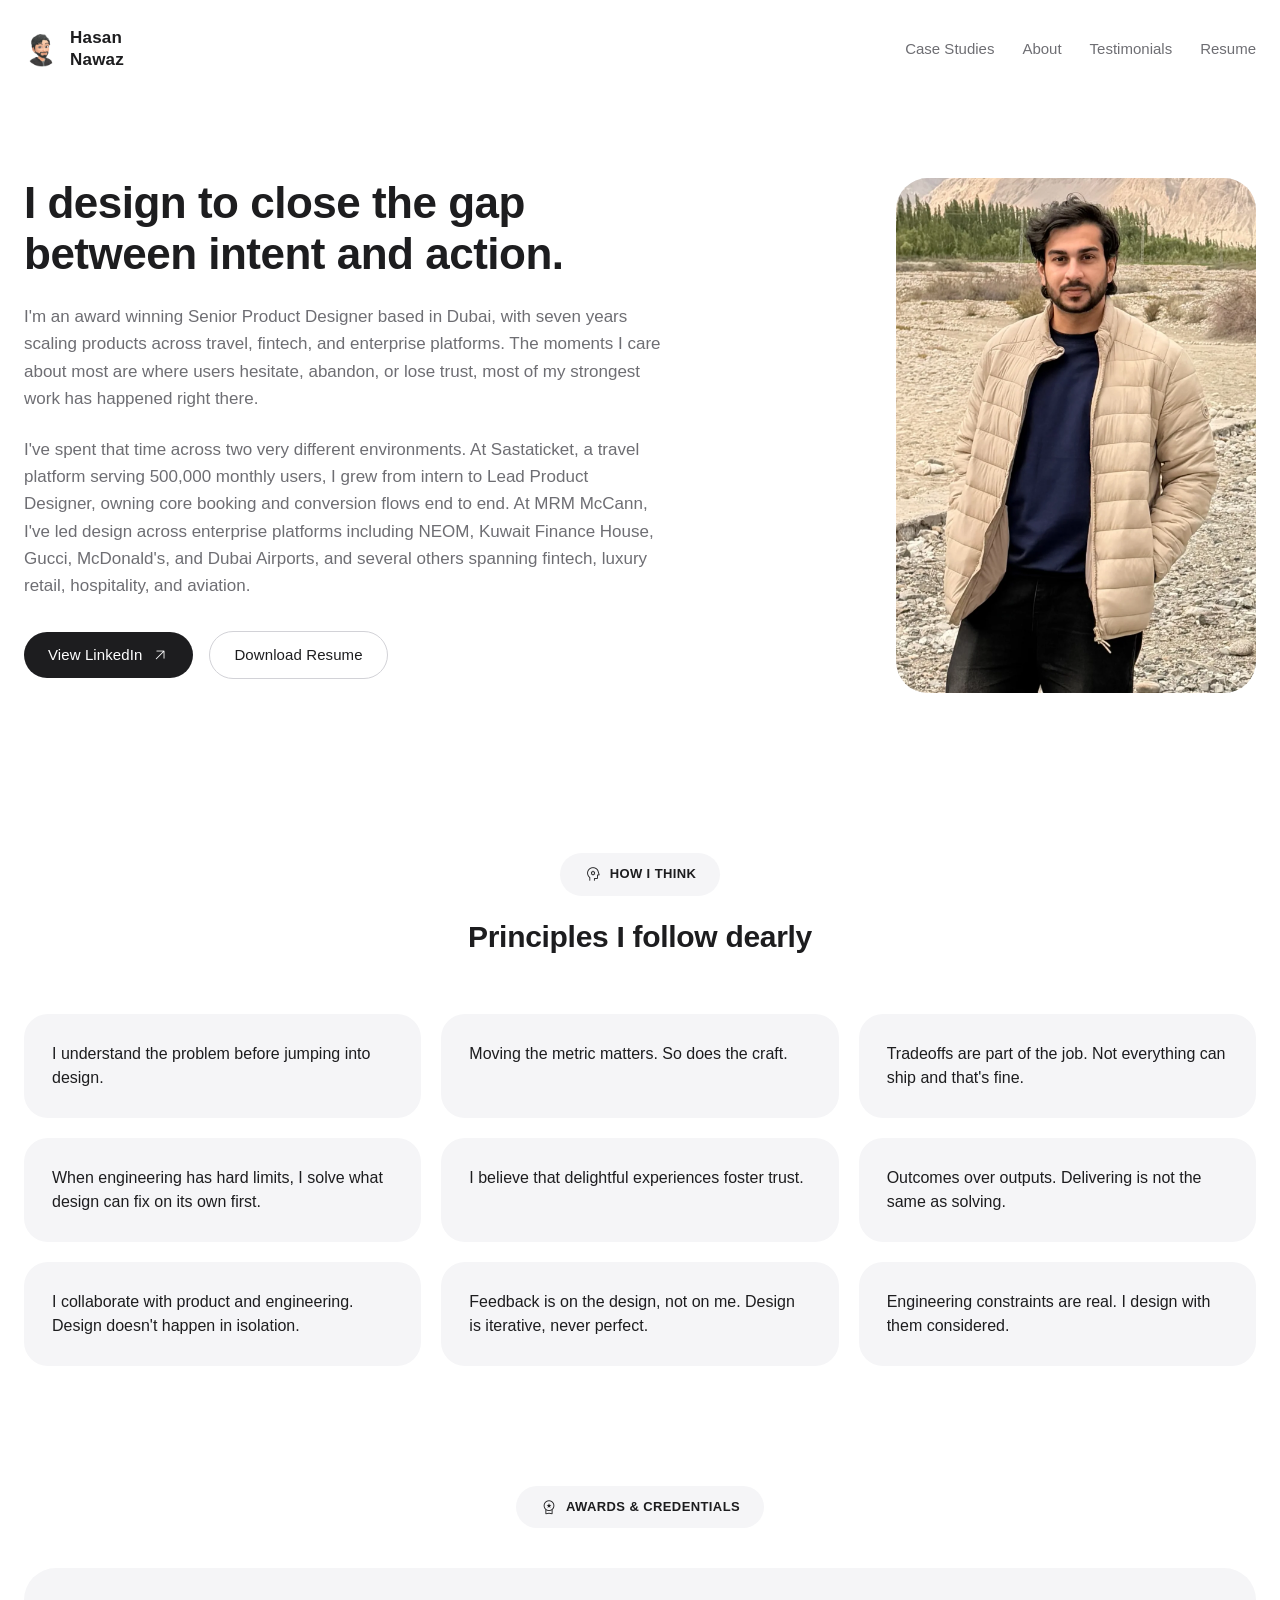
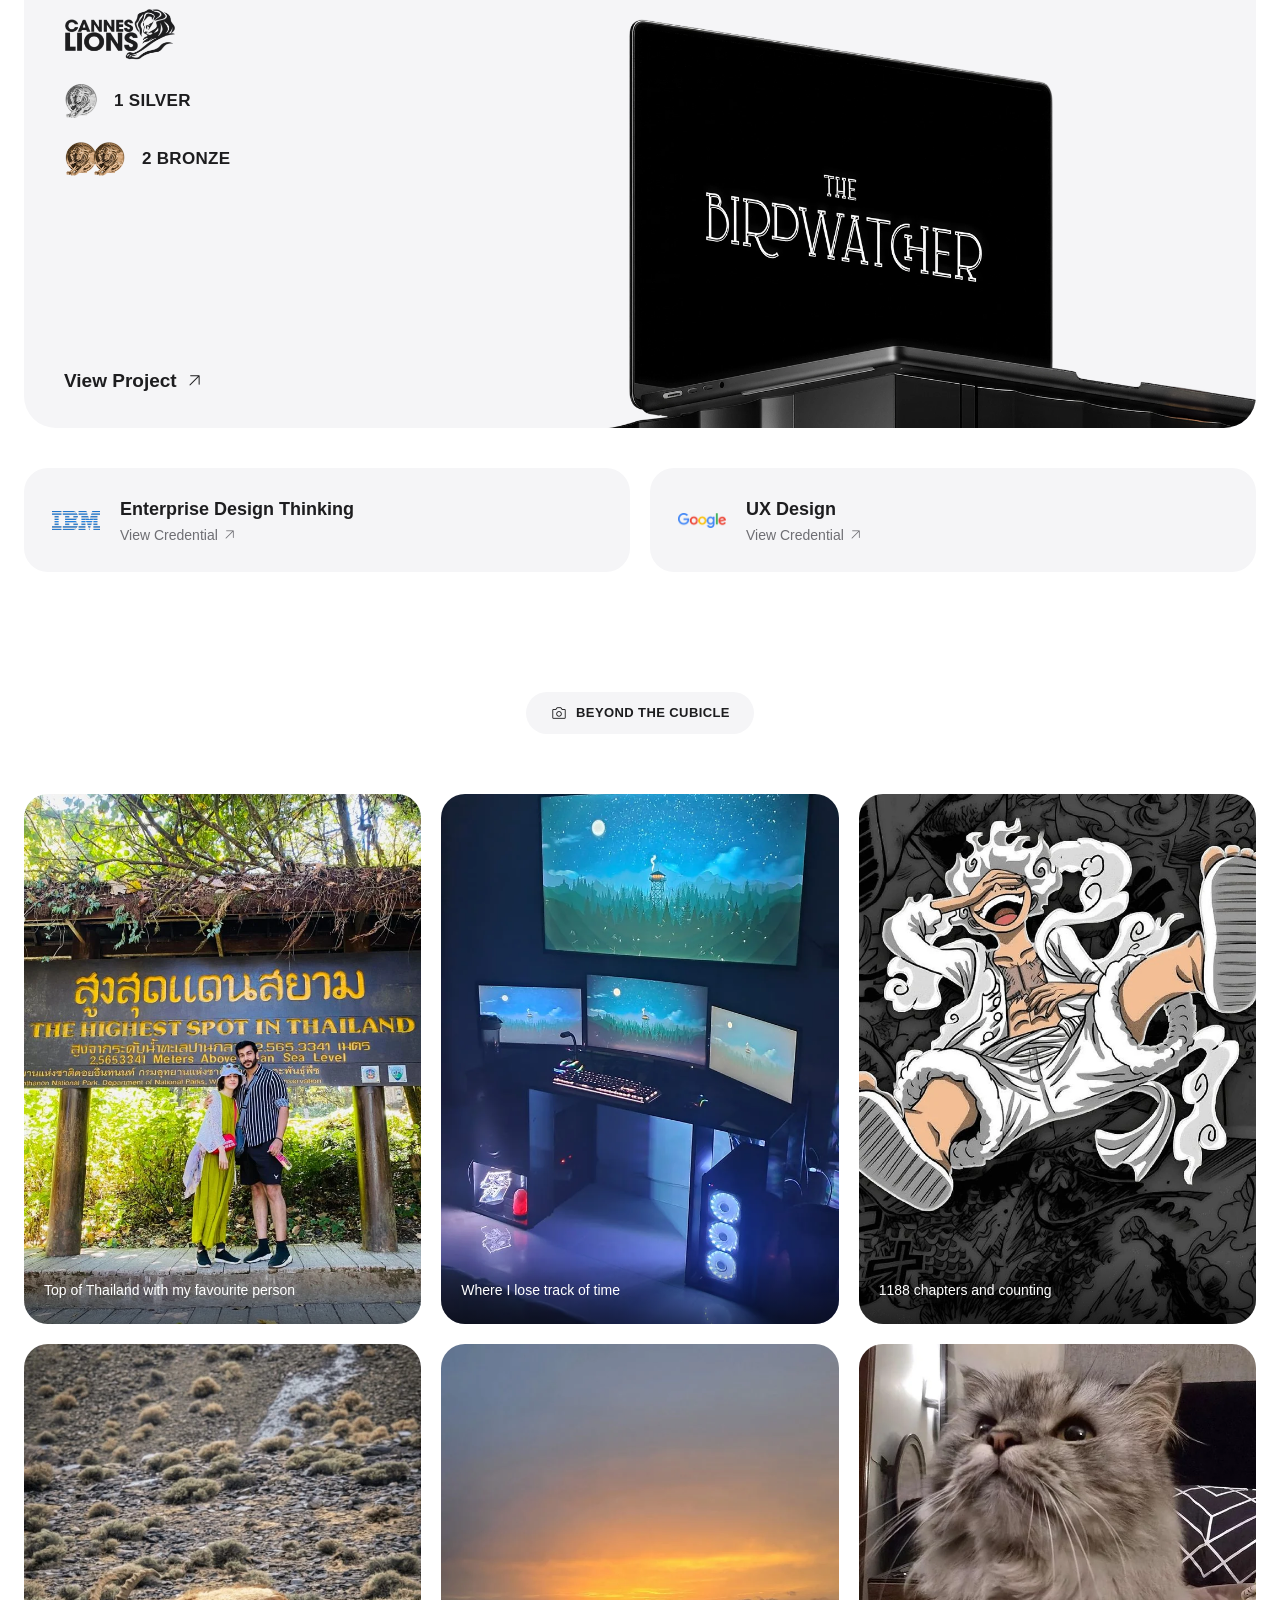
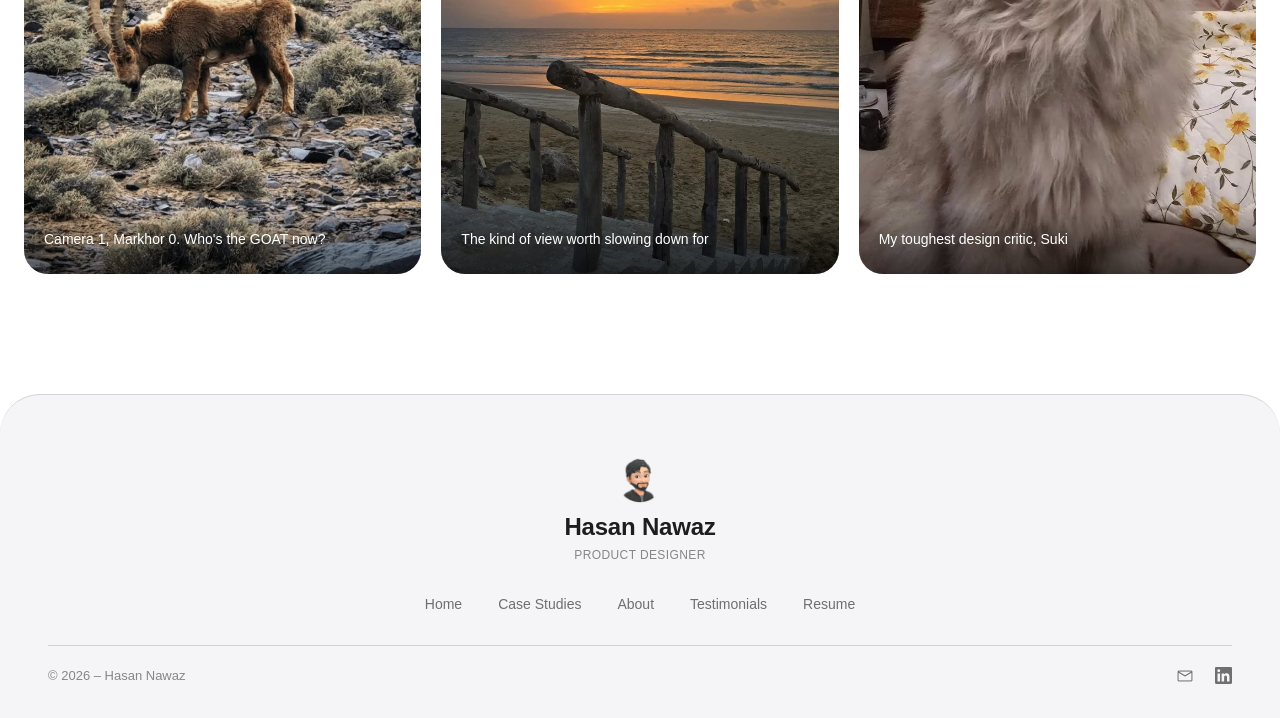
==== about.html @ 3505d690 "Remove hero cursor and idle-peek features, mobile nav cleanup, reorder cases - Remove the custom her" ====
<!DOCTYPE html>
<html lang="en">
<head>
<meta charset="utf-8">
<meta name="viewport" content="width=device-width, initial-scale=1">
<title>About | Hasan Nawaz</title>
<meta name="description" content="Award-winning product designer who has scaled products across travel, fintech, and financial platforms.">
<link rel="canonical" href="https://hasannawaz.com/about.html">
<meta property="og:type" content="website">
<meta property="og:url" content="https://hasannawaz.com/about.html">
<meta property="og:title" content="About | Hasan Nawaz">
<meta property="og:description" content="Award-winning product designer who has scaled products across travel, fintech, and financial platforms.">
<meta property="og:image" content="https://hasannawaz.com/assets/img/about-portrait.webp">
<meta name="twitter:card" content="summary_large_image">
<meta name="twitter:title" content="About | Hasan Nawaz">
<meta name="twitter:description" content="Award-winning product designer who has scaled products across travel, fintech, and financial platforms.">
<meta name="twitter:image" content="https://hasannawaz.com/assets/img/about-portrait.webp">
<link rel="icon" type="image/webp" href="assets/img/favicon.webp">
<link rel="apple-touch-icon" href="assets/img/apple-touch-icon.png">
<link rel="preconnect" href="https://fonts.googleapis.com">
<link rel="preconnect" href="https://fonts.gstatic.com" crossorigin>
<link href="https://fonts.googleapis.com/css2?family=Material+Symbols+Rounded:opsz,wght,FILL,GRAD@20..48,100..700,0..1,-50..200&display=block" rel="stylesheet">
<link rel="stylesheet" href="css/style.css">
</head>
<body>

<!-- ============ NAV ============ -->
<header class="nav" id="nav">
  <div class="nav__inner">
    <a class="logo" href="index.html">
      <img class="logo__avatar" src="assets/img/headshot.webp" alt="Hasan Nawaz">
      <span class="logo__wordmark">Hasan<br>Nawaz</span>
    </a>
    <nav class="nav__links" aria-label="Primary">
      <a href="index.html" class="nav__home-link">Home</a>
      <a href="index.html#casestudies">Case Studies</a>
      <a href="about.html">About</a>
      <a href="index.html#testimonials">Testimonials</a>
      <a href="https://drive.google.com/file/d/1DaOdA3P_wK8-W2BRthta7aoy5WwOSw5g/view?usp=sharing" target="_blank" rel="noopener">Resume</a>
    </nav>
    <button class="nav__burger" id="burger" aria-label="Menu" aria-expanded="false">
      <span></span><span></span>
    </button>
  </div>
</header>

<!-- ============ ABOUT INTRO ============ -->
<section class="about-hero">
  <div class="about-hero__inner">
    <div class="about-hero__text">
      <h1 class="about-hero__title">I design to close the gap between intent and action.</h1>
      <p class="about-hero__bio">I'm an award winning Senior Product Designer based in Dubai, with seven years scaling products across travel, fintech, and enterprise platforms. The moments I care about most are where users hesitate, abandon, or lose trust, most of my strongest work has happened right there.</p>
      <p class="about-hero__achievements">I've spent that time across two very different environments. At Sastaticket, a travel platform serving 500,000 monthly users, I grew from intern to Lead Product Designer, owning core booking and conversion flows end to end. At MRM McCann, I've led design across enterprise platforms including NEOM, Kuwait Finance House, Gucci, McDonald's, and Dubai Airports, and several others spanning fintech, luxury retail, hospitality, and aviation.</p>
      <div class="about-hero__actions">
        <a class="btn btn--primary" href="https://www.linkedin.com/in/hnk001/" target="_blank" rel="noopener">View LinkedIn <span class="ms btn__arrow" aria-hidden="true">arrow_outward</span></a>
        <a class="btn btn--secondary" href="https://drive.google.com/file/d/1DaOdA3P_wK8-W2BRthta7aoy5WwOSw5g/view?usp=sharing" target="_blank" rel="noopener">Download Resume</a>
      </div>
    </div>
    <figure class="about-hero__portrait">
      <img src="assets/img/about-portrait.webp" alt="Hasan Nawaz">
    </figure>
  </div>
</section>

<!-- ============ HOW I THINK ============ -->
<section class="principles">
  <div class="section-head section-head--tight">
    <span class="pill"><span class="ms" aria-hidden="true">psychology</span>How I Think</span>
    <h2 class="section-head__title">Principles I follow dearly</h2>
  </div>
  <div class="principles__grid">
    <div class="principle reveal"><p>I understand the problem before jumping into design.</p></div>
    <div class="principle reveal"><p>Moving the metric matters. So does the craft.</p></div>
    <div class="principle reveal"><p>Tradeoffs are part of the job. Not everything can ship and that's fine.</p></div>
    <div class="principle reveal"><p>When engineering has hard limits, I solve what design can fix on its own first.</p></div>
    <div class="principle reveal"><p>I believe that delightful experiences foster trust.</p></div>
    <div class="principle reveal"><p>Outcomes over outputs. Delivering is not the same as solving.</p></div>
    <div class="principle reveal"><p>I collaborate with product and engineering. Design doesn't happen in isolation.</p></div>
    <div class="principle reveal"><p>Feedback is on the design, not on me. Design is iterative, never perfect.</p></div>
    <div class="principle reveal"><p>Engineering constraints are real. I design with them considered.</p></div>
  </div>
</section>

<!-- ============ AWARDS & CREDENTIALS ============ -->
<section class="awards">
  <div class="section-head section-head--tight">
    <span class="pill"><span class="ms" aria-hidden="true">workspace_premium</span>Awards &amp; Credentials</span>
  </div>

  <a class="awards__project reveal" href="https://thebirdwatcher.ai/" target="_blank" rel="noopener">
    <div class="awards__project-badges">
      <div class="awards__project-head">
        <img class="awards__project-logo" src="assets/img/logo-cannes-lions.webp" alt="Cannes Lions">
        <span class="awards__project-icon" aria-hidden="true"><span class="ms">arrow_outward</span></span>
      </div>
      <div class="awards__medal"><img src="assets/img/medal-silver.webp" alt=""><span>1 Silver</span></div>
      <div class="awards__medal"><img src="assets/img/medal-bronze.webp" alt=""><img src="assets/img/medal-bronze.webp" alt=""><span>2 Bronze</span></div>
    </div>
    <img class="awards__project-media" src="assets/img/about-project-birdwatcher.webp" alt="The Birdwatcher">
    <span class="awards__project-cta">View Project <span class="ms" aria-hidden="true">arrow_outward</span></span>
  </a>

  <div class="awards__credentials">
    <a class="credential reveal" href="https://www.credly.com/badges/4697a7b6-c083-457f-a876-f34a52adcbfd?source=linked_in_profile" target="_blank" rel="noopener">
      <img class="credential__badge" src="assets/img/about-badge-edt.webp" alt="">
      <span class="credential__text">
        <span class="credential__name">Enterprise Design Thinking</span>
        <span class="credential__link">View Credential <span class="ms" aria-hidden="true">arrow_outward</span></span>
      </span>
    </a>
    <a class="credential reveal" href="https://www.coursera.org/account/accomplishments/verify/VJJ5LHZNMWXN?utm_source=link&utm_medium=certificate&utm_content=cert_image&utm_campaign=sharing_cta&utm_product=course" target="_blank" rel="noopener">
      <img class="credential__badge" src="assets/img/about-badge-ux.webp" alt="">
      <span class="credential__text">
        <span class="credential__name">UX Design</span>
        <span class="credential__link">View Credential <span class="ms" aria-hidden="true">arrow_outward</span></span>
      </span>
    </a>
  </div>
</section>

<!-- ============ BEYOND THE CUBICLE ============ -->
<section class="gallery">
  <div class="section-head section-head--tight">
    <span class="pill"><span class="ms" aria-hidden="true">photo_camera</span>Beyond The Cubicle</span>
  </div>
  <div class="gallery__grid">
    <figure class="gallery__item reveal">
      <img src="assets/img/about-gallery-1.webp" alt="">
      <figcaption>Top of Thailand with my favourite person</figcaption>
    </figure>
    <figure class="gallery__item reveal">
      <img src="assets/img/about-gallery-2.webp" alt="">
      <figcaption>Where I lose track of time</figcaption>
    </figure>
    <figure class="gallery__item reveal">
      <img src="assets/img/about-gallery-3.webp" alt="">
      <figcaption>1188 chapters and counting</figcaption>
    </figure>
    <figure class="gallery__item reveal">
      <img src="assets/img/about-gallery-4.webp" alt="">
      <figcaption>Camera 1, Markhor 0. Who's the GOAT now?</figcaption>
    </figure>
    <figure class="gallery__item reveal">
      <img src="assets/img/about-gallery-5.webp" alt="">
      <figcaption>The kind of view worth slowing down for</figcaption>
    </figure>
    <figure class="gallery__item reveal">
      <img src="assets/img/about-gallery-6.webp" alt="">
      <figcaption>My toughest design critic, Suki</figcaption>
    </figure>
  </div>
</section>


<!-- ============ FOOTER ============ -->
<footer class="footer">
  <div class="footer__top">
    <img class="logo__avatar footer__avatar" src="assets/img/headshot.webp" alt="Hasan Nawaz">
    <p class="footer__name">Hasan Nawaz</p>
    <p class="footer__role">Product Designer</p>
    <nav class="footer__links" aria-label="Footer">
      <a href="index.html">Home</a>
      <a href="index.html#casestudies">Case Studies</a>
      <a href="about.html">About</a>
      <a href="index.html#testimonials">Testimonials</a>
      <a href="https://drive.google.com/file/d/1DaOdA3P_wK8-W2BRthta7aoy5WwOSw5g/view?usp=sharing" target="_blank" rel="noopener">Resume</a>
    </nav>
  </div>
  <div class="footer__rule"></div>
  <div class="footer__bottom">
    <p class="footer__copy">© 2026 – Hasan Nawaz</p>
    <div class="footer__social">
      <a href="mailto:hello@hasannawaz.com" class="js-copy-email" data-email="hello@hasannawaz.com" aria-label="Copy email address"><span class="ms" aria-hidden="true">mail</span></a>
      <a href="https://www.linkedin.com/in/hnk001/" target="_blank" rel="noopener" aria-label="LinkedIn">
        <span class="ico-li" aria-hidden="true"><svg viewBox="0 0 24 24" fill="currentColor"><path d="M20.45 20.45h-3.55v-5.57c0-1.33-.02-3.04-1.85-3.04-1.85 0-2.14 1.45-2.14 2.94v5.67H9.35V9h3.41v1.56h.05c.47-.9 1.63-1.85 3.37-1.85 3.6 0 4.27 2.37 4.27 5.46v6.28zM5.34 7.43a2.06 2.06 0 1 1 0-4.13 2.06 2.06 0 0 1 0 4.13zM7.12 20.45H3.55V9h3.57v11.45zM22.22 0H1.77C.79 0 0 .77 0 1.72v20.56C0 23.23.79 24 1.77 24h20.45c.98 0 1.78-.77 1.78-1.72V1.72C24 .77 23.2 0 22.22 0z"/></svg></span>
      </a>
    </div>
  </div>
</footer>

<script src="js/main.js"></script>
</body>
</html>
---- css/style.css ----
/* ============================================================
   Hasan Nawaz — portfolio homepage
   Layout mirrored from nicolearoberts.com — Apple-esque light theme:
   the system font stack (real SF Pro on Apple hardware, no licensing
   needed — it's the OS's own font) and Apple's actual light-mode
   palette (near-black ink, #f5f5f7 grey, #d2d2d7 hairlines).
   ============================================================ */

/* Premium cross-page transition (this shared stylesheet means it covers
   every page that links it, present and future). Browsers without MPA
   View Transitions support (anything pre Chrome 126 / Safari 18) just
   navigate instantly as before — this is additive, not a dependency. */
@view-transition{
  navigation: auto;
}

/* The default browser cross-page transition is a flat opacity fade.
   Apple's own site transitions carry a touch of depth — the outgoing
   view settles back and fades, the incoming view eases in from a hair
   larger and softly focuses into place. Both run on the same eased
   curve so the handoff reads as one continuous motion, not two. */
::view-transition-old(root){
  animation: cs-page-out .5s cubic-bezier(.4,0,.2,1) both;
}
::view-transition-new(root){
  animation: cs-page-in .5s cubic-bezier(.4,0,.2,1) both;
}
@keyframes cs-page-out{
  to{ opacity:0; transform:scale(.985); }
}
@keyframes cs-page-in{
  from{ opacity:0; transform:scale(1.015); }
}
@media (prefers-reduced-motion:reduce){
  ::view-transition-old(root),
  ::view-transition-new(root){
    animation:none;
  }
}

:root{
  color-scheme: light;

  /* colour tokens — Apple's own light-mode values. */
  --bg:             #ffffff;
  --surface:        #f5f5f7;
  --surface-2:      #fbfbfd;
  --grey-chip:      #f5f5f7;
  --line:           #d2d2d7;
  --ink:            #1d1d1f;
  --ink-2:          #1d1d1f;
  --body:           #6e6e73;
  --muted:          #86868b;
  --white:          #ffffff;

  /* type — the system stack resolves to real SF Pro on Mac/iOS/iPadOS
     (free: it's the OS's own font, not a redistributed file), and to
     Segoe UI / Roboto elsewhere. Same family for display and body,
     exactly like Apple's own marketing pages — the two roles are told
     apart by weight and size, not by swapping typefaces. */
  --display: -apple-system, BlinkMacSystemFont, "SF Pro Display", "SF Pro Text", "Segoe UI", Roboto, Helvetica, Arial, sans-serif;
  --ui:      -apple-system, BlinkMacSystemFont, "SF Pro Text", "Segoe UI", Roboto, Helvetica, Arial, sans-serif;

  /* metrics */
  --shell:   1320px;
  --gutter:  24px;
  --nav-h:   98px;

  /* spring(duration 1s, bounce .2) sampled at 24 steps — the reference's
     hero crossfade easing, reproduced exactly */
  --spring-fade: linear(0, 0.0575, 0.1875, 0.3438, 0.4982, 0.6354, 0.7488,
    0.8372, 0.9028, 0.949, 0.9796, 0.9986, 1.0091, 1.014, 1.0152, 1.0142,
    1.0122, 1.0099, 1.0075, 1.0055, 1.0038, 1.0024, 1.0014, 1.0008, 1.0003);
}

*,*::before,*::after{ box-sizing:border-box; }

html{ -webkit-text-size-adjust:100%; scroll-behavior:smooth; }

body{
  margin:0;
  background:var(--bg);
  color:var(--ink);
  font-family:var(--ui);
  font-weight:400;
  -webkit-font-smoothing:antialiased;
  -moz-osx-font-smoothing:grayscale;
  overflow-x:hidden;
}

h1,h2,h3,h4,h5,p,figure,blockquote{ margin:0; }
a{ color:inherit; text-decoration:none; }
img,video{ display:block; max-width:100%; }
button{ font:inherit; }

/* Thin, unfilled, slightly negative grade — closer to SF Symbols'
   regular-weight line style than Material's default. */
.ms{
  font-family:"Material Symbols Rounded";
  font-weight:300;
  font-style:normal;
  line-height:1;
  letter-spacing:normal;
  text-transform:none;
  white-space:nowrap;
  word-wrap:normal;
  direction:ltr;
  font-variation-settings:"FILL" 0,"wght" 300,"GRAD" -25,"opsz" 20;
  -webkit-font-feature-settings:"liga";
  -webkit-font-smoothing:antialiased;
}

.ico-li{ display:inline-flex; width:1em; height:1em; }

/* mobile-only line break, e.g. the testimonials heading — hidden by
   default, switched on inside the 860px breakpoint below. */
.testi-br{ display:none; }
.ico-li svg{ width:100%; height:100%; }

/* ============================================================
   NAV
   ============================================================ */
.nav{
  position:static;
}

.nav__inner{
  min-height:var(--nav-h);
  padding:var(--gutter);
  display:flex; align-items:center; justify-content:space-between;
  gap:24px;
  position:relative; z-index:1;
  background:var(--bg);
}

.logo{ display:flex; align-items:center; gap:10px; }
.logo__avatar{
  width:36px; height:36px;
  /* the source PNG's own baked-in rounding is barely visible at this
     size, so a matching radius is added here to echo the rounded-corner
     language used everywhere else on the page (cards, pills, buttons). */
  border-radius:10px;
  object-fit:cover;
  flex:none;
}
.logo__wordmark{
  font-family:var(--display);
  font-size:17px; font-weight:600; line-height:1.3;
  letter-spacing:.2px;
  color:var(--ink);
}

.nav__links{ display:flex; align-items:center; gap:28px; }
/* "Home" only makes sense as a menu item on mobile, where the nav
   logo is gone (see .logo below) — on desktop the logo itself already
   links home, so a duplicate text link would be redundant. */
.nav__home-link{ display:none; }
.nav__links a{
  font-family:var(--ui);
  font-size:15px; font-weight:400; line-height:1.2;
  color:var(--body);
  transition:color .2s ease;
}
.nav__links a:hover{ color:var(--ink); }

.nav__burger{
  display:none;
  width:44px; height:44px; border:0; background:transparent;
  padding:0; cursor:pointer;
  flex-direction:column; align-items:center; justify-content:center; gap:6px;
}
.nav__burger span{ display:block; width:22px; height:1.5px; background:var(--ink); transition:transform .25s ease,opacity .25s ease; }
.nav__burger[aria-expanded="true"] span:nth-child(1){ transform:translateY(3.75px) rotate(45deg); }
.nav__burger[aria-expanded="true"] span:nth-child(2){ transform:translateY(-3.75px) rotate(-45deg); }

/* ============================================================
   HERO
   ============================================================ */
.hero{
  /* nav is in normal flow now (not fixed), so it already occupies
     --nav-h of the viewport above the hero — subtract that here so
     hero + nav together still fill exactly one screen, not more. */
  min-height:calc(100vh - var(--nav-h));   /* fallback for browsers without dvh support */
  min-height:calc(100dvh - var(--nav-h));  /* the *actual* visible viewport — 100vh on mobile
    is measured against the largest possible viewport (browser chrome
    collapsed), so the hero would render taller than what's on screen
    and force a tiny extra scroll. dvh tracks the real, current one. */
  display:flex; flex-direction:column;
  background:linear-gradient(180deg,var(--bg) 0%,var(--surface) 100%);
}

.hero__stage{
  flex:1;
  display:flex; flex-direction:column; align-items:center; justify-content:center;
  gap:16px;
  padding:40px var(--gutter);
  text-align:center;
}

.hero__eyebrow{
  display:inline-flex; align-items:center; gap:8px;
  font-family:var(--ui);
  font-size:19px; font-weight:400; line-height:1.2;
  color:var(--body);
}

.hero__title{
  position:relative;
  display:grid;
  width:min(100%,980px);
  font-family:var(--display);
  font-size:56px; font-weight:600; line-height:1.1;
  letter-spacing:-.5px;
  color:var(--ink);
}
/* Vertical ticker crossfade: each line enters by drifting up into place
   from just below its resting spot, and exits by continuing to drift up
   and out while fading — a scrolling motion, not a flat crossfade. Both
   axes ease on the same spring (duration .9s, bounce .2 → damping ratio
   .8, ω₀ ≈ 9 rad/s) sampled into a linear() easing. */
.hero__line{
  grid-area:1/1;
  opacity:0;
  transform:translateY(18px);
  will-change:opacity, transform;
  transition:opacity .45s var(--spring-fade), transform .45s var(--spring-fade);
  pointer-events:none;
}
.hero__line.is-active{ opacity:1; transform:translateY(0); }
.hero__line.is-leaving{ opacity:0; transform:translateY(-18px); }

/* Apple-style subtle appear on page load: eyebrow, headline and contact
   strip rise and fade in with a short stagger between them. */
.hero__eyebrow,
.hero__title,
.hero__contact{
  opacity:0;
  transform:translateY(16px);
  transition:opacity .9s cubic-bezier(.22,1,.36,1), transform .9s cubic-bezier(.22,1,.36,1);
}
.hero__eyebrow{ transition-delay:.05s; }
.hero__title{ transition-delay:.16s; }
.hero__contact{ transition-delay:.4s; }
.hero.is-loaded .hero__eyebrow,
.hero.is-loaded .hero__title,
.hero.is-loaded .hero__contact{ opacity:1; transform:none; }

/* hero contact strip */
.hero__contact{
  padding:var(--gutter);
  display:flex; flex-direction:column; gap:8px;
}
.hero__contact-label{
  font-family:var(--ui);
  font-size:13px; font-weight:400; line-height:1.2;
  letter-spacing:.4px; text-transform:uppercase;
  color:var(--muted);
}
.hero__contact-row{
  display:flex; align-items:center; justify-content:space-between; gap:24px;
  flex-wrap:wrap;
}
.hero__contact-left{ display:flex; align-items:center; gap:28px; flex-wrap:wrap; }
.hero__contact-left a,
.hero__contact-right{
  display:inline-flex; align-items:center; gap:8px;
  font-family:var(--ui);
  font-size:14px; font-weight:400; line-height:1.2;
  color:var(--ink);
}
.hero__contact-left a{ transition:color .2s ease; }
.hero__contact-left a:hover{ color:var(--body); }
.hero__contact .ms{ font-size:18px; color:var(--body); }
.hero__contact .ico-li{ font-size:15px; color:var(--body); }

/* ============================================================
   SECTION HEAD  (pill + h2)
   ============================================================ */
.section-head{
  padding:120px var(--gutter) 20px;
  display:flex; flex-direction:column; align-items:center; gap:24px;
  text-align:center;
}
.section-head--tight{ padding:0; }

.pill{
  display:inline-flex; align-items:center; gap:8px;
  padding:12px 24px;
  border-radius:32px;
  background:var(--grey-chip);
  font-family:var(--ui);
  font-size:13px; font-weight:600; line-height:1.4;
  letter-spacing:.4px; text-transform:uppercase;
  color:var(--ink);
}
.pill .ms{ font-size:18px; color:var(--ink); }
/* small illustrated icon replacing the plain Material Symbol glyph in
   some pills — assets are exported at 3x (96px) for retina sharpness
   at this rendered size. */
.pill__icon{ width:28px; height:28px; object-fit:contain; flex:none; }

.section-head__title{
  max-width:864px;
  font-family:var(--display);
  font-size:38px; font-weight:600; line-height:1.15;
  letter-spacing:-.3px;
  color:var(--ink);
}

/* ============================================================
   CASE STUDY CARDS
   ============================================================ */
.cases{
  width:100%; max-width:var(--shell); margin:0 auto;
  padding:40px var(--gutter) 0;
  display:flex; flex-direction:column; gap:60px;
}

.case{
  display:flex; flex-direction:row; align-items:center; gap:72px;
  padding:48px;
  border-radius:40px;
  background:var(--surface);
}
.case--flip{ flex-direction:row-reverse; }

.case__body{
  flex:none; width:420px;
  display:flex; flex-direction:column; align-items:flex-start; gap:60px;
}
.case__content{
  width:100%;
  display:flex; flex-direction:column; align-items:flex-start; gap:4px;
}

.case__brand{
  font-family:var(--ui);
  font-size:13px; font-weight:600; line-height:1.2;
  letter-spacing:.6px; text-transform:uppercase;
  color:var(--body);
}

.case__headline{ display:flex; flex-direction:column; gap:8px; width:100%; }
.case__title{
  font-family:var(--display);
  /* sized so every card title — long or short — wraps to exactly two
     lines, keeping the cards visually even instead of some running to
     three lines. Re-check this value if the case-study copy changes. */
  font-size:31px; font-weight:600; line-height:1.15;
  letter-spacing:-.3px;
  color:var(--ink);
}
.case__desc{
  font-family:var(--ui);
  font-size:16px; font-weight:400; line-height:1.55;
  color:var(--body);
}

.case__tags{
  display:flex; flex-direction:row; flex-wrap:wrap; align-items:center; gap:12px;
  padding:16px 0 24px;
}
.tag{
  display:inline-flex; align-items:center; justify-content:center;
  padding:8px 12px;
  border-radius:100px;
  background:var(--white);
  font-family:var(--ui);
  font-size:12px; font-weight:500; line-height:1.2;
  letter-spacing:.2px;
  color:var(--body);
}
.tag.is-placeholder{ opacity:.55; }

.case__stats{
  display:flex; flex-direction:row; align-items:center; gap:32px;
  padding:24px 0 0;
  border-top:1px solid var(--line);
  width:100%;
}
.stat{ display:flex; flex-direction:column; align-items:flex-start; gap:4px; }
.stat__num{
  font-family:var(--display);
  font-size:28px; font-weight:700; line-height:1.2;
  letter-spacing:-.3px;
  color:var(--ink-2);
}
.stat__label{
  font-family:var(--ui);
  font-size:13px; font-weight:400; line-height:1.2;
  letter-spacing:.2px;
  color:var(--muted);
}

.case__actions{ display:flex; flex-direction:row; align-items:center; gap:16px; flex-wrap:wrap; }

.btn{
  display:inline-flex; align-items:center; justify-content:center; gap:10px;
  padding:14px 24px;
  border-radius:365px;
  font-family:var(--ui);
  font-size:15px; font-weight:500; line-height:1.2;
  letter-spacing:.1px;
  white-space:nowrap;
  transition:background-color .2s ease,color .2s ease,border-color .2s ease;
}
.btn--primary{ background:var(--ink); color:var(--white); }
.btn--primary:hover{ background:#3a3a3c; }
.btn--secondary{ background:transparent; color:var(--ink); border:1px solid var(--line); }
.btn--secondary:hover{ background:var(--ink); color:var(--white); border-color:var(--ink); }
.btn__arrow{ font-size:17px; }

.case__media{
  flex:1 1 auto;
  min-width:0;
  height:540px;
  display:flex; align-items:center; justify-content:center;
  margin:0;
}
.case__media img{
  width:100%; height:100%;
  object-fit:contain;
  border-radius:12px;
}
.case__media--portrait img{ width:auto; max-width:100%; }

/* ============================================================
   WRITING
   ============================================================ */
.writing{
  width:100%; max-width:var(--shell); margin:0 auto;
  padding:120px var(--gutter) 120px;
  display:flex; flex-direction:column; align-items:center; gap:60px;
}
.writing__grid{
  width:100%;
  display:grid; grid-template-columns:repeat(3,1fr); gap:24px;
}
.post{
  display:flex; flex-direction:column; justify-content:space-between; gap:24px;
  padding:32px;
  border-radius:32px;
  background:var(--surface);
  transition:background-color .2s ease;
}
.post:hover{ background:#ececee; }
.post__text{ display:flex; flex-direction:column; gap:8px; }
.post__title{
  font-family:var(--display);
  font-size:22px; font-weight:600; line-height:1.25;
  letter-spacing:-.2px;
  color:var(--ink);
}
.post__desc{
  font-family:var(--ui);
  font-size:16px; font-weight:400; line-height:1.5;
  color:var(--body);
}
.post__meta{ display:flex; align-items:center; justify-content:space-between; }
.post__arrow{ font-size:20px; color:var(--body); transition:color .2s ease; }
.post:hover .post__arrow{ color:var(--ink); }

/* ============================================================
   TESTIMONIALS
   ============================================================ */
.references{
  width:100%; max-width:var(--shell); margin:0 auto;
  padding:120px var(--gutter) 0;
  display:flex; flex-direction:column; align-items:center; gap:60px;
}
/* two balanced columns — heights even out like the reference */
.references__grid{
  width:100%;
  column-count:2;
  column-gap:24px;
}

.quote{
  break-inside:avoid;
  -webkit-column-break-inside:avoid;
  page-break-inside:avoid;
  display:flex; flex-direction:column; gap:32px;
  margin:0 0 24px;
  padding:40px;
  border-radius:40px;
  background:var(--surface);
}
.quote blockquote{
  font-family:var(--ui);
  font-size:16px; font-weight:400; line-height:1.6;
  color:var(--body);
}
.quote__name{
  font-family:var(--ui);
  font-size:14px; font-weight:600; line-height:1.4;
  color:var(--ink);
}
.quote__name a{
  display:inline-flex; align-items:center; gap:6px;
  transition:color .2s ease;
}
.quote__name a:hover{ color:var(--body); }
.quote__name .ico-li{ font-size:13px; }
.quote__role{
  font-family:var(--ui);
  font-size:12px; font-weight:400; line-height:1.4;
  color:var(--muted);
}

.references__cta{ display:flex; justify-content:center; }

/* ============================================================
   FOOTER — Apple's own footer treatment: quiet light-grey band,
   small dark-grey text, hairline dividers. Not a loud closing banner.
   ============================================================ */
.footer{
  background:var(--surface);
  border-top:1px solid var(--line);
  border-radius:40px 40px 0 0;
  padding:60px 40px 32px;
  color:var(--ink);
}
.footer__top{ display:flex; flex-direction:column; align-items:center; gap:8px; }
.footer__avatar{ width:48px; height:48px; border-radius:14px; margin-bottom:4px; }
.footer__name{
  font-family:var(--display);
  font-size:24px; font-weight:600; line-height:1;
  letter-spacing:-.2px;
  color:var(--ink);
}
.footer__role{
  font-family:var(--ui);
  font-size:12px; font-weight:400; line-height:1.4;
  letter-spacing:.4px; text-transform:uppercase;
  color:var(--muted);
}
.footer__links{
  display:flex; flex-wrap:wrap; justify-content:center; gap:36px;
  margin-top:24px;
}
.footer__links a{
  font-family:var(--ui);
  font-size:14px; font-weight:400; line-height:1.2;
  color:var(--body);
  transition:color .2s ease;
}
.footer__links a:hover{ color:var(--ink); }

.footer__rule{
  height:1px; background:var(--line);
  margin:32px 8px 0;
}
.footer__bottom{
  margin-top:20px;
  display:flex; align-items:center; justify-content:space-between; gap:24px;
  padding:0 8px;
  flex-wrap:wrap;
}
.footer__copy{
  font-family:var(--ui);
  font-size:13px; font-weight:400; line-height:1.4;
  color:var(--muted);
}
.footer__social{ display:flex; align-items:center; gap:20px; }
.footer__social a{ display:inline-flex; position:relative; color:var(--body); transition:color .2s ease; }
.footer__social a.is-copied{ color:var(--ink); }
.footer__social a:hover{ color:var(--ink); }
.footer__social .ms{ font-size:20px; }
.footer__social .ico-li{ font-size:17px; }

/* "Copied" tooltip for icon-only email-copy links (e.g. the footer
   mail icon), which have no text label of their own to swap. */
.js-copy-email__tip{
  position:absolute; bottom:calc(100% + 10px); left:50%;
  transform:translateX(-50%) translateY(4px);
  background:var(--ink); color:var(--bg);
  font-family:var(--ui); font-size:12px; font-weight:600;
  padding:5px 10px; border-radius:8px; white-space:nowrap;
  opacity:0; pointer-events:none;
  transition:opacity .2s ease, transform .2s ease;
}
.is-copied .js-copy-email__tip{ opacity:1; transform:translateX(-50%) translateY(0); }

/* ============================================================
   ABOUT — intro
   ============================================================ */
/* Padding + max-width live together on .about-hero__inner (not split
   across the section and its child) so the rendered content width
   matches every other section's shell-minus-gutter math exactly. */
.about-hero__inner{
  width:100%; max-width:var(--shell); margin:0 auto;
  padding:80px var(--gutter) 40px;
  display:flex; flex-direction:row; align-items:stretch; gap:72px;
}
.about-hero__text{
  flex:1 1 auto; min-width:0;
  display:flex; flex-direction:column; align-items:flex-start; gap:24px;
}
.about-hero__title{
  font-family:var(--display);
  font-size:44px; font-weight:600; line-height:1.15;
  letter-spacing:-.5px;
  color:var(--ink);
  max-width:640px;
}
.about-hero__bio,
.about-hero__achievements{
  font-family:var(--ui);
  font-size:17px; font-weight:400; line-height:1.6;
  color:var(--body);
  max-width:640px;
}
.about-hero__achievements strong{ color:var(--ink); font-weight:600; }
.about-hero__actions{ display:flex; align-items:center; gap:16px; flex-wrap:wrap; margin-top:8px; }
.about-hero__portrait{
  flex:none; width:360px;
  /* no explicit height — align-items:stretch on .about-hero__inner makes
     this match the text column's natural height (title through CTAs)
     exactly, per spec, rather than an arbitrary fixed square. */
  border-radius:32px;
  overflow:hidden;
  background:var(--surface);
}
/* contain, not cover: the whole photo stays visible (fit inside the box)
   rather than being cropped to fill it edge to edge. */
.about-hero__portrait img{ width:100%; height:100%; object-fit:contain; }

/* ============================================================
   ABOUT — principles ("How I Think")
   ============================================================ */
.principles{
  width:100%; max-width:var(--shell); margin:0 auto;
  padding:120px var(--gutter) 0;
  display:flex; flex-direction:column; align-items:center; gap:60px;
}
.principles__grid{
  width:100%;
  display:grid; grid-template-columns:repeat(3,1fr); gap:20px;
}
.principle{
  padding:28px;
  border-radius:24px;
  background:var(--surface);
}
.principle p{
  font-family:var(--ui);
  font-size:16px; font-weight:400; line-height:1.5;
  color:var(--ink);
}

/* ============================================================
   ABOUT — awards & credentials
   ============================================================ */
.awards{
  width:100%; max-width:var(--shell); margin:0 auto;
  padding:120px var(--gutter) 0;
  display:flex; flex-direction:column; align-items:center; gap:40px;
}
/* Featured project banner: dark card, Cannes Lions lockup pinned
   top-left, the mockup bleeding past the card's top/bottom edge on the
   right, "View Project" pinned bottom-left — mirrors hasanhere.com/about.
   The mockup is positioned absolutely (not padded/flexed) so it can
   overflow past the card's own edges without being clipped or inset. */
.awards__project{
  position:relative;
  display:block;
  width:100%; min-height:460px;
  border-radius:32px;
  overflow:hidden;
  background:var(--surface);
}
.awards__project-badges{
  position:absolute; top:40px; left:40px; z-index:2;
  display:flex; flex-direction:column; align-items:flex-start; gap:24px;
}
.awards__project-head{ display:flex; align-items:center; gap:16px; }
/* icon-only stand-in for the "View Project" CTA, mobile only — desktop
   keeps the full text link pinned bottom-left instead. */
.awards__project-icon{ display:none; }
.awards__project-logo{ height:52px; width:auto; }
.awards__medal{ display:flex; align-items:center; gap:8px; }
.awards__medal img{ height:34px; width:auto; margin-right:-14px; }
.awards__medal img:last-of-type{ margin-right:0; }
.awards__medal span{
  margin-left:8px;
  font-family:var(--ui);
  font-size:17px; font-weight:600; letter-spacing:.3px; text-transform:uppercase;
  color:var(--ink);
}
/* top offset matches .awards__project-badges' 40px inset (with a touch
   less, so the mockup still bleeds slightly past the top edge); height
   extends past the card's bottom for the rest of the "bleed" effect. */
.awards__project-media{
  position:absolute; z-index:1;
  right:0; top:32px;
  height:105%;
  width:auto; max-width:62%;
  object-fit:contain;
}
.awards__project-cta{
  position:absolute; left:40px; bottom:36px; z-index:2;
  display:inline-flex; align-items:center; gap:8px;
  font-family:var(--ui);
  font-size:19px; font-weight:600;
  color:var(--ink);
  pointer-events:none;
}
.awards__project-cta .ms{ font-size:20px; }
.awards__credentials{
  width:100%;
  display:grid; grid-template-columns:repeat(2,1fr); gap:20px;
}
.credential{
  display:flex; align-items:center; gap:20px;
  padding:28px;
  border-radius:24px;
  background:var(--surface);
  transition:background-color .2s ease;
}
.credential:hover{ background:#ececee; }
.credential__badge{ width:48px; height:48px; object-fit:contain; flex:none; }
.credential__text{ display:flex; flex-direction:column; gap:6px; }
.credential__name{
  font-family:var(--display);
  font-size:18px; font-weight:600; line-height:1.3;
  color:var(--ink);
}
.credential__link{
  display:inline-flex; align-items:center; gap:4px;
  font-family:var(--ui);
  font-size:14px; font-weight:400;
  color:var(--body);
}
.credential__link .ms{ font-size:16px; }

/* ============================================================
   ABOUT — gallery ("Beyond The Cubicle")
   ============================================================ */
.gallery{
  width:100%; max-width:var(--shell); margin:0 auto;
  padding:120px var(--gutter) 120px;
  display:flex; flex-direction:column; align-items:center; gap:60px;
}
.gallery__grid{
  width:100%;
  display:grid; grid-template-columns:repeat(3,1fr); gap:20px;
}
.gallery__item{
  position:relative;
  border-radius:24px;
  overflow:hidden;
  aspect-ratio:3/4;
}
.gallery__item img{
  width:100%; height:100%; object-fit:cover;
}
.gallery__item figcaption{
  position:absolute; left:0; right:0; bottom:0;
  padding:24px 20px;
  background:linear-gradient(0deg,rgba(0,0,0,.55) 0%,rgba(0,0,0,0) 100%);
  font-family:var(--ui);
  font-size:14px; font-weight:400; line-height:1.4;
  color:#fff;
}

/* ============================================================
   CASE STUDY DETAIL PAGES
   Structure, spacing and type scale mirrored 1:1 from
   nicolearoberts.com/case-studies/* (measured at 1440px):
   1200px shell w/ 24px padding, 80px between top-level sections,
   60px between sub-blocks, 48px inside blocks. Only colour and
   typeface are swapped for the Apple-styled system used sitewide.
   ============================================================ */
.cs{
  display:flex; flex-direction:column; gap:80px;
  padding-bottom:80px;
}
/* 1200px shell + 24px padding = 1152px content, matching the reference */
.cs-shell{
  width:100%; max-width:1200px; margin:0 auto;
  padding:0 24px;
}

/* ---------- hero ---------- */
.cs-hero{
  padding:24px 0;
  display:flex; flex-direction:column;
  background:linear-gradient(180deg,var(--bg) 0%,var(--surface) 100%);
}
.cs-hero__head{
  display:flex; flex-direction:column; align-items:center; gap:24px;
  text-align:center;
}
.cs-hero__title{
  font-family:var(--display);
  font-size:38px; font-weight:600; line-height:1.2;
  letter-spacing:-.4px;
  color:var(--ink);
}
.cs-hero__media{
  padding:48px 24px;
  display:flex; align-items:center; justify-content:center; gap:24px;
}
.cs-hero__media img{ width:100%; height:auto; }
/* the Aramco mockup source is much lower-res than Sastaticket's — cap
   its display width so it isn't upscaled past its native resolution
   and doesn't pixelate. */
.cs-hero__media--compact img{ width:auto; max-width:min(100%,900px); margin:0 auto; }
/* ~75% smaller than the default full-bleed hero mockup */
.cs-hero__media--tiny img{ width:auto; max-width:min(100%,306px); margin:0 auto; }
/* shot-wallet.webp is a much taller/narrower portrait than the other
   tiny-hero assets, so matching it by max-width alone still renders
   much taller — sized down further so it reads as the same scale. */
.cs-hero__media--wallet img{ width:auto; max-width:min(100%,221px); margin:0 auto; }
.cs-hero__media--neom img{ width:auto; max-width:min(100%,398px); margin:0 auto; }

/* 16:9 by default — each embed can override with an inline
   aspect-ratio (e.g. style="aspect-ratio:1012/1812") so the container
   actually fits that video instead of letterboxing/cropping it. */
.cs-video{
  position:relative; width:100%; aspect-ratio:16/9;
  background:var(--surface);
}
.cs-video iframe{ position:absolute; inset:0; width:100%; height:100%; border:0; }

/* classic Vimeo responsive-embed technique (padding-top holds the
   aspect ratio) for one-off embeds whose exact ratio was supplied
   directly, rather than going through the .cs-video/16:9 default. */
.cs-video-embed iframe{ border:0; }

/* stand-in for a not-yet-supplied YouTube embed — same 16:9 box so
   swapping in the real <iframe> later doesn't shift any layout. */
.cs-video--placeholder{
  display:flex; flex-direction:column; align-items:center; justify-content:center; gap:12px;
  border:1px dashed var(--line);
}
.cs-video--placeholder .ms{ font-size:48px; color:var(--line); }
.cs-video--placeholder span:last-child{
  font-family:var(--ui); font-size:14px; font-weight:500;
  color:var(--body);
}

/* ---------- generic section ---------- */
.cs-section{ display:flex; flex-direction:column; gap:60px; }
/* a block groups one title+prose unit with whatever follows it (a
   figure, a stat grid, a card row) — 40px between those two groups */
.cs-block{ display:flex; flex-direction:column; gap:40px; }
.cs-head{ display:flex; flex-direction:column; align-items:flex-start; gap:24px; }
/* title sits close to the copy it introduces, not floating 40-48px away */
.cs-titled-prose{ display:flex; flex-direction:column; gap:16px; }

/* two heading levels, exactly as the reference uses them */
.cs-h2{
  font-family:var(--display);
  font-size:38px; font-weight:600; line-height:1.2;
  letter-spacing:-.4px;
  color:var(--ink);
}
.cs-h3{
  font-family:var(--display);
  font-size:30px; font-weight:500; line-height:1.4;
  letter-spacing:-.2px;
  color:var(--ink);
}
.cs-body{
  font-family:var(--ui);
  font-size:18px; font-weight:400; line-height:1.8;
  color:var(--body);
  max-width:750px;
}
.cs-body strong{ color:var(--ink); font-weight:600; }
/* capped so a full-width paragraph never runs wider than is comfortable
   to read — long lines are exactly what this avoids */
.cs-prose{
  display:flex; flex-direction:column; gap:16px;
  max-width:750px;
}
.cs-prose ul,.cs-prose ol{
  margin:0; padding-left:22px;
  display:flex; flex-direction:column; gap:8px;
}
.cs-prose li{
  font-family:var(--ui);
  font-size:18px; font-weight:400; line-height:1.8;
  color:var(--body);
}

/* ---------- split: text on one side, media on the other — the
   reference alternates this left/right through its whole flow, so
   sections with a single supporting image use it instead of stacking
   everything vertically. ---------- */
.cs-split{
  display:flex; flex-direction:row; align-items:center; gap:60px;
}
.cs-split--reverse{ flex-direction:row-reverse; }
.cs-split__text{
  flex:0 0 420px; max-width:420px;
  display:flex; flex-direction:column; gap:16px; align-items:flex-start;
}
.cs-split__text .cs-prose{ max-width:none; }
.cs-split__media{ flex:1 1 auto; min-width:0; }
.cs-split__media img{ width:100%; height:auto; display:block; }

/* ---------- overview: two columns ---------- */
.cs-overview{
  display:flex; flex-direction:row; gap:32px;
}
.cs-overview__main{
  flex:0 0 572px; max-width:572px;
  padding-right:24px;
  display:flex; flex-direction:column; gap:16px;
}
.cs-overview__meta{
  flex:1 1 auto; min-width:0;
  padding-top:8px;
  display:flex; flex-direction:column; gap:24px;
}
.cs-metarow{
  display:flex; flex-direction:row; gap:24px;
  padding:0 8px;
}
.cs-metarow__label{
  flex:0 0 150px;
  font-family:var(--ui);
  font-size:12px; font-weight:600; line-height:1.2;
  letter-spacing:1.2px; text-transform:uppercase;
  color:var(--muted);
}
.cs-metarow__value{
  flex:1 1 auto;
  font-family:var(--ui);
  font-size:16px; font-weight:400; line-height:1.3;
  color:var(--body);
}

/* ---------- full-bleed callout banner ---------- */
.cs-callout{
  padding:80px 24px;
  display:flex; flex-direction:column; align-items:center; gap:48px;
  background:var(--surface);
}
.cs-callout__inner{
  width:100%; max-width:1152px;
  display:flex; flex-direction:column; gap:10px;
}
.cs-callout__eyebrow{
  font-family:var(--ui);
  font-size:14px; font-weight:600; line-height:1.2;
  letter-spacing:1.4px; text-transform:uppercase;
  color:var(--muted);
}
.cs-callout__title{
  font-family:var(--display);
  font-size:30px; font-weight:500; line-height:1.4;
  letter-spacing:-.2px;
  color:var(--ink);
  max-width:750px;
}

/* ---------- figures & captions (caption sits above the image) ----------
   Before/after pairs are locked to a shared height with object-fit:
   contain, so a tall narrow crop (e.g. a single mobile screen) and a
   wide desktop screenshot read at the same visual scale instead of the
   narrower one stretching to dominate the row. */
.cs-figrow{
  display:flex; flex-direction:row; align-items:flex-start; gap:32px;
  padding:40px;
  background:var(--surface);
  border-radius:24px;
}
.cs-figrow--plain{ padding:0; background:transparent; border-radius:0; }
/* stacked instead of side-by-side — each image gets the full row width,
   so it reads bigger and clearer than two squeezed into half the row */
.cs-figrow--stack{ flex-direction:column; align-items:stretch; }
.cs-fig{
  flex:1 1 0; min-width:0;
  display:flex; flex-direction:column; gap:12px;
}
.cs-fig__cap{
  font-family:var(--ui);
  font-size:12px; font-weight:600; line-height:1.2;
  letter-spacing:1.2px; text-transform:uppercase;
  color:var(--muted);
}
.cs-fig img{ width:100%; height:auto; display:block; }
.cs-figrow .cs-fig img{
  height:320px; width:100%;
  object-fit:contain; object-position:center top;
}
/* declared after the row rule above so it wins the cascade at equal
   specificity — stacked figures show the image at full natural size
   instead of being capped to the row's fixed comparison height */
.cs-figrow--stack .cs-fig img{
  height:auto !important; width:100%;
}
/* one screenshot (the "before" calendar) is a narrow mobile crop with a
   much smaller intrinsic size than its "after" desktop counterpart —
   stretching it to the full row blows it up past its real resolution,
   so it's capped and centered instead of forced full-width. */
.cs-fig--narrow{ align-items:center; }
.cs-fig--narrow img{ width:auto !important; max-width:260px; }
.cs-note{
  font-family:var(--ui);
  font-size:13px; font-weight:400; line-height:1.5;
  color:var(--muted);
  margin-top:-4px;
}

/* ---------- card grid (themes / decisions) ---------- */
.cs-cards{
  display:grid; grid-template-columns:repeat(2,1fr); gap:24px;
}
.cs-card{
  display:flex; flex-direction:column; gap:12px;
  padding:24px;
  border-radius:16px;
  background:var(--surface);
}
.cs-card__label{
  font-family:var(--ui);
  font-size:14px; font-weight:600; line-height:1.2;
  letter-spacing:1.4px; text-transform:uppercase;
  color:var(--muted);
}
.cs-card p{
  font-family:var(--ui);
  font-size:16px; font-weight:400; line-height:1.55;
  color:var(--body);
}

/* ---------- key decisions: each one is its own card ---------- */
.cs-decision{
  display:flex; flex-direction:column; gap:24px;
  padding:40px;
  border-radius:24px;
  background:var(--surface);
}
/* the card itself already supplies the tint — a before/after row inside
   it goes flush instead of nesting a second surface inside the first */
.cs-decision .cs-figrow{ padding:0; background:transparent; border-radius:0; }

/* ---------- impact: full-bleed tint + stat cards ---------- */
.cs-impact{
  padding:100px 24px;
  display:flex; flex-direction:column; align-items:center; gap:48px;
  background:var(--surface);
}
.cs-impact__inner{
  width:100%; max-width:1152px;
  display:flex; flex-direction:column; gap:48px;
}
.cs-statgrid{
  display:flex; flex-wrap:wrap; gap:24px;
}
/* Card fill flips with its backdrop, the way the reference does it:
   tinted on the white page, white on the tinted Impact band — so the
   card always reads as a card. */
.cs-statcard{
  flex:1 1 240px;
  display:flex; flex-direction:column; gap:4px;
  padding:24px 24px 30px;
  border-radius:24px;
  background:var(--surface);
}
.cs-impact .cs-statcard{ background:var(--white); }
.cs-statcard__num{
  font-family:var(--display);
  font-size:42px; font-weight:600; line-height:1.2;
  letter-spacing:-.5px;
  color:var(--ink);
}
.cs-statcard__label{
  font-family:var(--ui);
  font-size:12px; font-weight:600; line-height:1.2;
  letter-spacing:1.2px; text-transform:uppercase;
  color:var(--body);
}
/* qualitative outcomes (e.g. "Regional Benchmark") instead of a number —
   same card, smaller/tighter headline size and a normal-case label since
   the value itself is already a short phrase, not a stat + unit. */
.cs-statgrid--text .cs-statcard{ flex-basis:220px; }
.cs-statcard__num--text{
  font-size:20px; letter-spacing:-.2px;
}
.cs-statgrid--text .cs-statcard__label{
  text-transform:none; letter-spacing:.2px; font-weight:400;
}

/* ---------- learnings: one card each ---------- */
.cs-learnings{ display:flex; flex-direction:column; gap:40px; }
.cs-learnings__grid{
  display:grid; grid-template-columns:repeat(4,1fr); gap:16px;
}
.cs-lesson{
  display:flex; flex-direction:column; gap:12px;
  padding:24px;
  border-radius:16px;
  background:var(--surface);
}
.cs-lesson__icon{ font-size:28px; color:var(--ink); }
.cs-lesson__title{
  font-family:var(--display);
  font-size:18px; font-weight:600; line-height:1.2;
  color:var(--ink);
}
.cs-lesson p{
  font-family:var(--ui);
  font-size:16px; font-weight:400; line-height:1.55;
  color:var(--body);
}

/* ---------- divider + next case study ---------- */
.cs-divider{ height:1px; background:var(--line); }
.cs-next{ display:flex; flex-direction:column; gap:32px; }

/* ============================================================
   SCROLL REVEAL
   ============================================================ */
.reveal{ opacity:0; transform:translateY(24px); }
.reveal.is-in{
  opacity:1; transform:none;
  transition:opacity .7s ease,transform .7s cubic-bezier(.22,1,.36,1);
}
@media (prefers-reduced-motion:reduce){
  .reveal,.reveal.is-in{ opacity:1; transform:none; transition:none; }
  .hero__line{ transition:none; }
  .hero__eyebrow,.hero__title,.hero__contact,
  .hero.is-loaded .hero__eyebrow,.hero.is-loaded .hero__title,.hero.is-loaded .hero__contact{
    opacity:1; transform:none; transition:none;
  }
  html{ scroll-behavior:auto; }
}

/* ============================================================
   BREAKPOINTS  (mirrors the reference's type ramp)
   ============================================================ */
@media (max-width:1320px){
  .case{ gap:48px; padding:40px; }
  .case__body{ width:380px; }
  .case__media{ height:440px; }
  .case__title{ font-size:28px; }
  .section-head__title{ font-size:30px; }
  .hero__title{ font-size:46px; }
}

@media (max-width:1024px){
  .nav__links{ gap:20px; }
  .nav__links a{ font-size:15px; }
}

@media (max-width:860px){
  :root{ --nav-h:80px; }

  .nav__inner{ min-height:80px; justify-content:flex-end; }
  .cs-hero__media--tiny img{ max-width:min(100%,153px); }
  .cs-hero__media--wallet img{ max-width:min(100%,110px); }
  .cs-hero__media--neom img{ max-width:min(100%,199px); }
  .nav__burger{ display:flex; position:relative; z-index:101; }
  /* the logo (avatar + name) is dropped entirely on mobile — "Home" is
     covered instead by its own line item at the top of the expanded
     menu (see .nav__home-link below), and burger becomes the nav's
     only visible control, right-aligned via justify-content above. */
  .logo{ display:none; }
  .nav__home-link{ display:block; order:-1; }

  /* Apple-style mobile menu: a full-screen light-grey overlay sheet
     (not an inline dropdown) with a large, left-aligned, ungarnished
     list — no dividers, no borders, just size and breathing room.
     Always in the layout (never display:none) so opacity/transform can
     transition; visibility flips at the end of the close transition so
     it stops intercepting clicks/taps without cutting the fade short. */
  .nav__links{
    position:fixed; inset:0;
    z-index:100;
    display:flex; flex-direction:column; align-items:flex-start;
    gap:28px;
    padding:calc(var(--nav-h) + 16px) 28px 40px;
    background:var(--surface);
    overflow-y:auto;
    opacity:0; visibility:hidden; pointer-events:none;
    transform:scale(.96);
    transition:opacity .4s cubic-bezier(.4,0,.2,1), transform .4s cubic-bezier(.4,0,.2,1), visibility 0s linear .4s;
  }
  .nav__links.is-open{
    opacity:1; visibility:visible; pointer-events:auto;
    transform:scale(1);
    transition:opacity .4s cubic-bezier(.4,0,.2,1), transform .4s cubic-bezier(.4,0,.2,1), visibility 0s linear 0s;
  }
  .nav__links a{
    font-family:var(--display);
    font-size:32px; font-weight:600; line-height:1.2;
    letter-spacing:-.3px;
    color:var(--ink);
    opacity:0; transform:translateY(10px);
    transition:opacity .35s cubic-bezier(.4,0,.2,1), transform .35s cubic-bezier(.4,0,.2,1);
  }
  /* each link fades/rises in slightly after the one before it, only
     while the sheet is open — a small staggered flourish rather than
     everything appearing at once. */
  .nav__links.is-open a{ opacity:1; transform:translateY(0); }
  .nav__links.is-open a:nth-child(1){ transition-delay:.08s; }
  .nav__links.is-open a:nth-child(2){ transition-delay:.13s; }
  .nav__links.is-open a:nth-child(3){ transition-delay:.18s; }
  .nav__links.is-open a:nth-child(4){ transition-delay:.23s; }
  .nav__links.is-open a:nth-child(5){ transition-delay:.28s; }
  .nav__links a:active{ opacity:.5; }

  .hero__title{ font-size:32px; }
  .hero__eyebrow{ font-size:20px; }
  .hero__contact-row{ flex-direction:column; align-items:flex-start; gap:12px; }
  /* the desktop break points were chosen for wide lines — at mobile
     width they'd force an early wrap that strands a lone word on its
     own line. Drop the manual break and let the browser choose better
     ones; more than two lines is fine here, an orphaned word isn't. */
  .hero-br{ display:none; }
  .testi-br{ display:inline; }
  /* same reasoning as .hero-br above: the case-card titles' manual
     breaks were balanced for the desktop card width — at mobile width
     they force early, uneven wraps. Let the browser choose instead. */
  .case-title-br{ display:none; }

  .section-head:not(.section-head--tight){ padding:80px var(--gutter) 16px; }
  /* text-wrap:balance lets the browser pick the line break itself so
     both lines land close to equal length, instead of a hand-picked
     <br> that reads lopsided once the actual word lengths are set. */
  .section-head__title{ font-size:28px; text-wrap:balance; }

  .cases{ gap:40px; }
  /* mockup first, content second, regardless of the desktop L/R flip —
     DOM order is body-then-media, so column-reverse surfaces the media
     on top for both .case and .case--flip alike. */
  .case,.case--flip{ flex-direction:column-reverse; align-items:stretch; gap:28px; padding:24px; border-radius:32px; }
  .case__body{ width:100%; gap:32px; }
  .case__title{ font-size:24px; }
  .case__brand{ font-size:12px; letter-spacing:1.2px; }
  .case__desc{ font-size:14px; }
  /* a fixed, shared container height instead of "auto" — auto let each
     screenshot's own aspect ratio decide the box size, so portrait
     mobile mockups towered over the wide laptop ones. contain keeps
     every image fully visible inside the same-size box. */
  /* a shorter shared box: wide "laptop" screenshots were height-bound
     inside the old 320px box, leaving a lot of empty top/bottom
     letterboxing. Portrait "mobile" screenshots are width-bound instead
     — they already fill the box's full height with zero vertical
     padding, so this doesn't change them, only how tightly the
     landscape ones sit. */
  .case__media{ height:220px; }
  .case__media img{ height:100%; width:100%; object-fit:contain; }

  /* .case__body uses align-items:flex-start on desktop (each child sizes
     to its own content); stretch it here so the actions row — and the
     buttons inside it — actually reach full column width. */
  .case__actions{ flex-direction:column; align-items:stretch; align-self:stretch; flex-wrap:nowrap; }
  .case__actions .btn{ width:100%; }

  .case__stats{ flex-wrap:wrap; gap:24px; }
  .stat__num{ font-size:22px; }
  .stat__label{ font-size:12px; letter-spacing:1.2px; }
  .tag{ font-size:12px; letter-spacing:1.2px; }

  .writing{ padding:80px var(--gutter) 80px; gap:40px; }
  .writing__grid{ grid-template-columns:1fr; }
  .post{ padding:24px; border-radius:24px; }

  .references{ padding:80px var(--gutter) 0; gap:40px; }
  .references__grid{ column-count:1; }
  .quote{ padding:28px; border-radius:32px; }

  .footer{ border-radius:32px 32px 0 0; padding:48px 24px 28px; }
  .footer__name{ font-size:16px; }
  /* a clean vertical list instead of centered wrapping pills — the
     wrap pattern wants width to arrange evenly and just looks ragged
     at narrow widths with only ~300px to work with. */
  .footer__links{ flex-direction:column; align-items:center; gap:20px; }
  .footer__rule{ margin:32px 0 0; }
  .footer__bottom{ flex-direction:column; align-items:center; gap:16px; padding:0; text-align:center; }

  .cs{ gap:56px; }
  .cs-hero{ padding:16px 0; }
  .cs-hero__title{ font-size:28px; }
  .cs-hero__media{ padding:32px 24px; }

  .cs-section{ gap:40px; }
  .cs-block{ gap:28px; }
  .cs-titled-prose{ gap:12px; }
  .cs-h2{ font-size:28px; }
  .cs-h3{ font-size:22px; }
  .cs-body,.cs-prose li{ font-size:17px; line-height:1.7; }
  .cs-prose{ max-width:none; }

  .cs-split{ flex-direction:column !important; gap:28px; }
  .cs-split__text{ flex:1 1 auto; max-width:none; }

  .cs-overview{ flex-direction:column; gap:32px; }
  .cs-overview__main{ flex:1 1 auto; max-width:none; padding-right:0; }
  .cs-metarow{ flex-direction:column; gap:6px; padding:0; }
  .cs-metarow__label{ flex:none; }

  .cs-callout{ padding:48px 24px; gap:32px; }
  .cs-callout__title{ font-size:24px; }

  .cs-figrow{ flex-direction:column; padding:24px; gap:24px; }
  .cs-figrow--plain{ padding:0; }
  .cs-figrow .cs-fig img{ height:auto; }
  .cs-cards{ grid-template-columns:1fr; }
  .cs-decision{ padding:28px; gap:20px; }

  .cs-impact{ padding:60px 24px; gap:32px; }
  .cs-impact__inner{ gap:32px; }
  .cs-statgrid{ flex-direction:column; }
  /* a shared minimum height so all three cards read as one consistent
     row of tiles even though "Search to book conversion" wraps to more
     lines than "Drop-off rate" does. */
  .cs-statcard{ min-height:104px; justify-content:center; }
  .cs-statcard__num{ font-size:34px; }
  /* qualitative outcome titles (e.g. "Faster Decisions") are short
     phrases, not a number + unit — the 34px numeric size above reads
     oversized for them, so bring it back down on mobile. */
  .cs-statcard__num--text{ font-size:18px; }

  /* one lesson per row — easier to read than two narrow columns */
  .cs-learnings__grid{ grid-template-columns:1fr; gap:20px; }

  /* ---------- about page ---------- */
  .about-hero__inner{
    flex-direction:column-reverse; /* portrait is the last DOM child; reversing puts it on top */
    gap:24px;
    padding-top:24px;
  }
  .about-hero__title{ font-size:24px; text-wrap:balance; }
  .about-hero__portrait{
    width:100%; height:220px; /* wide and short, not the tall desktop square */
  }
  .about-hero__portrait img{
    object-fit:cover; object-position:top center; /* crop to the top half rather than shrink to fit */
  }
  /* .about-hero__text uses align-items:flex-start, so its flex children
     (this row included) shrink-wrap to content width by default — an
     explicit width is needed here before align-items:stretch can do
     anything for the buttons inside it. */
  .about-hero__actions{ width:100%; flex-direction:column; align-items:stretch; }
  .about-hero__actions .btn{ width:100%; }

  .principles__grid{ grid-template-columns:1fr; }
  .principle p{ font-size:14px; }

  .gallery__grid{ grid-template-columns:1fr 1fr; gap:12px; }
  .gallery__item{ border-radius:16px; }
  .gallery__item figcaption{ padding:14px 12px; font-size:12px; line-height:1.35; }

  .awards__credentials{ grid-template-columns:1fr; }

  /* Cannes Lions banner: the desktop version bleeds the mockup past the
     card edges with badges absolutely pinned over it, and links out to
     thebirdwatcher.ai — at mobile width it becomes a plain non-linking
     showcase card (logo + medals only, no mockup, no click-through). */
  .awards__project{
    min-height:0; padding:28px 24px 32px;
    display:flex; flex-direction:column; gap:32px;
    pointer-events:none;
  }
  .awards__project-badges{ position:static; width:100%; gap:20px; }
  .awards__project-head{ width:100%; justify-content:space-between; }
  .awards__project-media{ display:none; }
  .awards__project-cta{ display:none; }
}
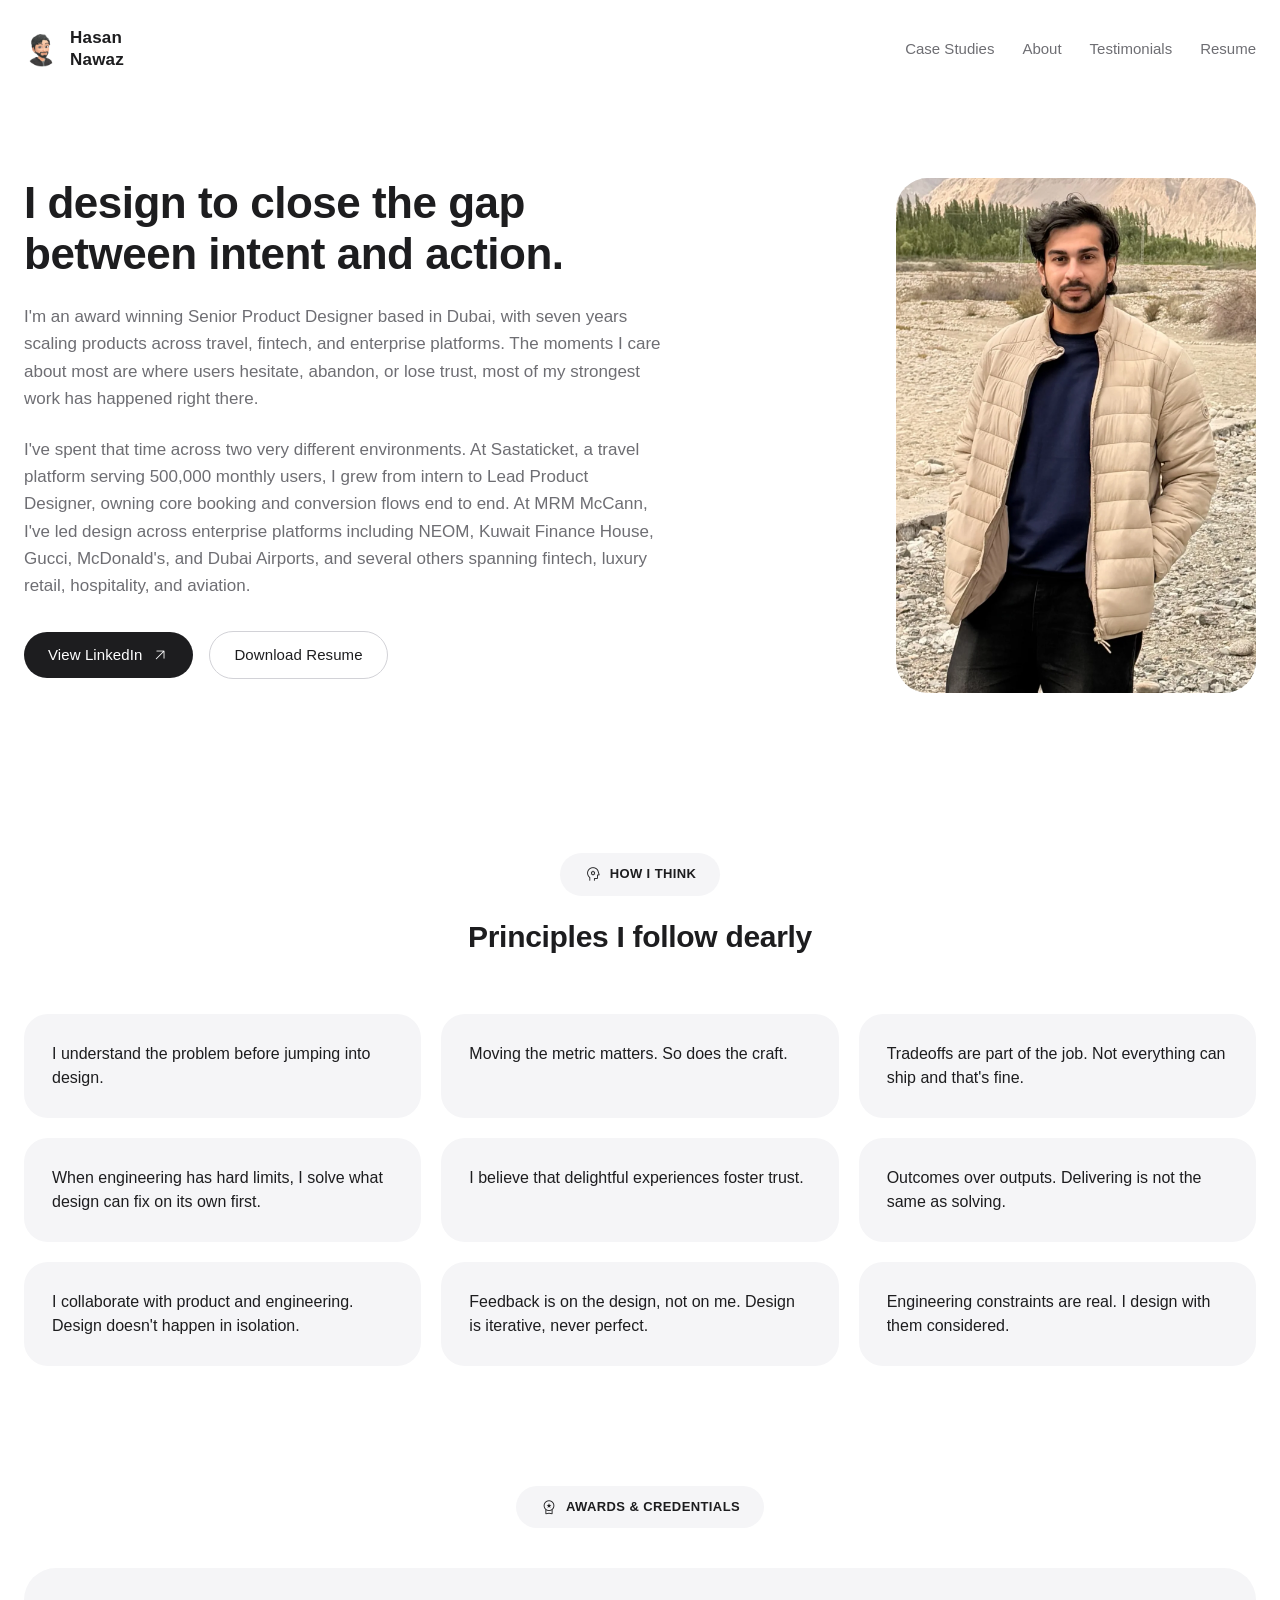
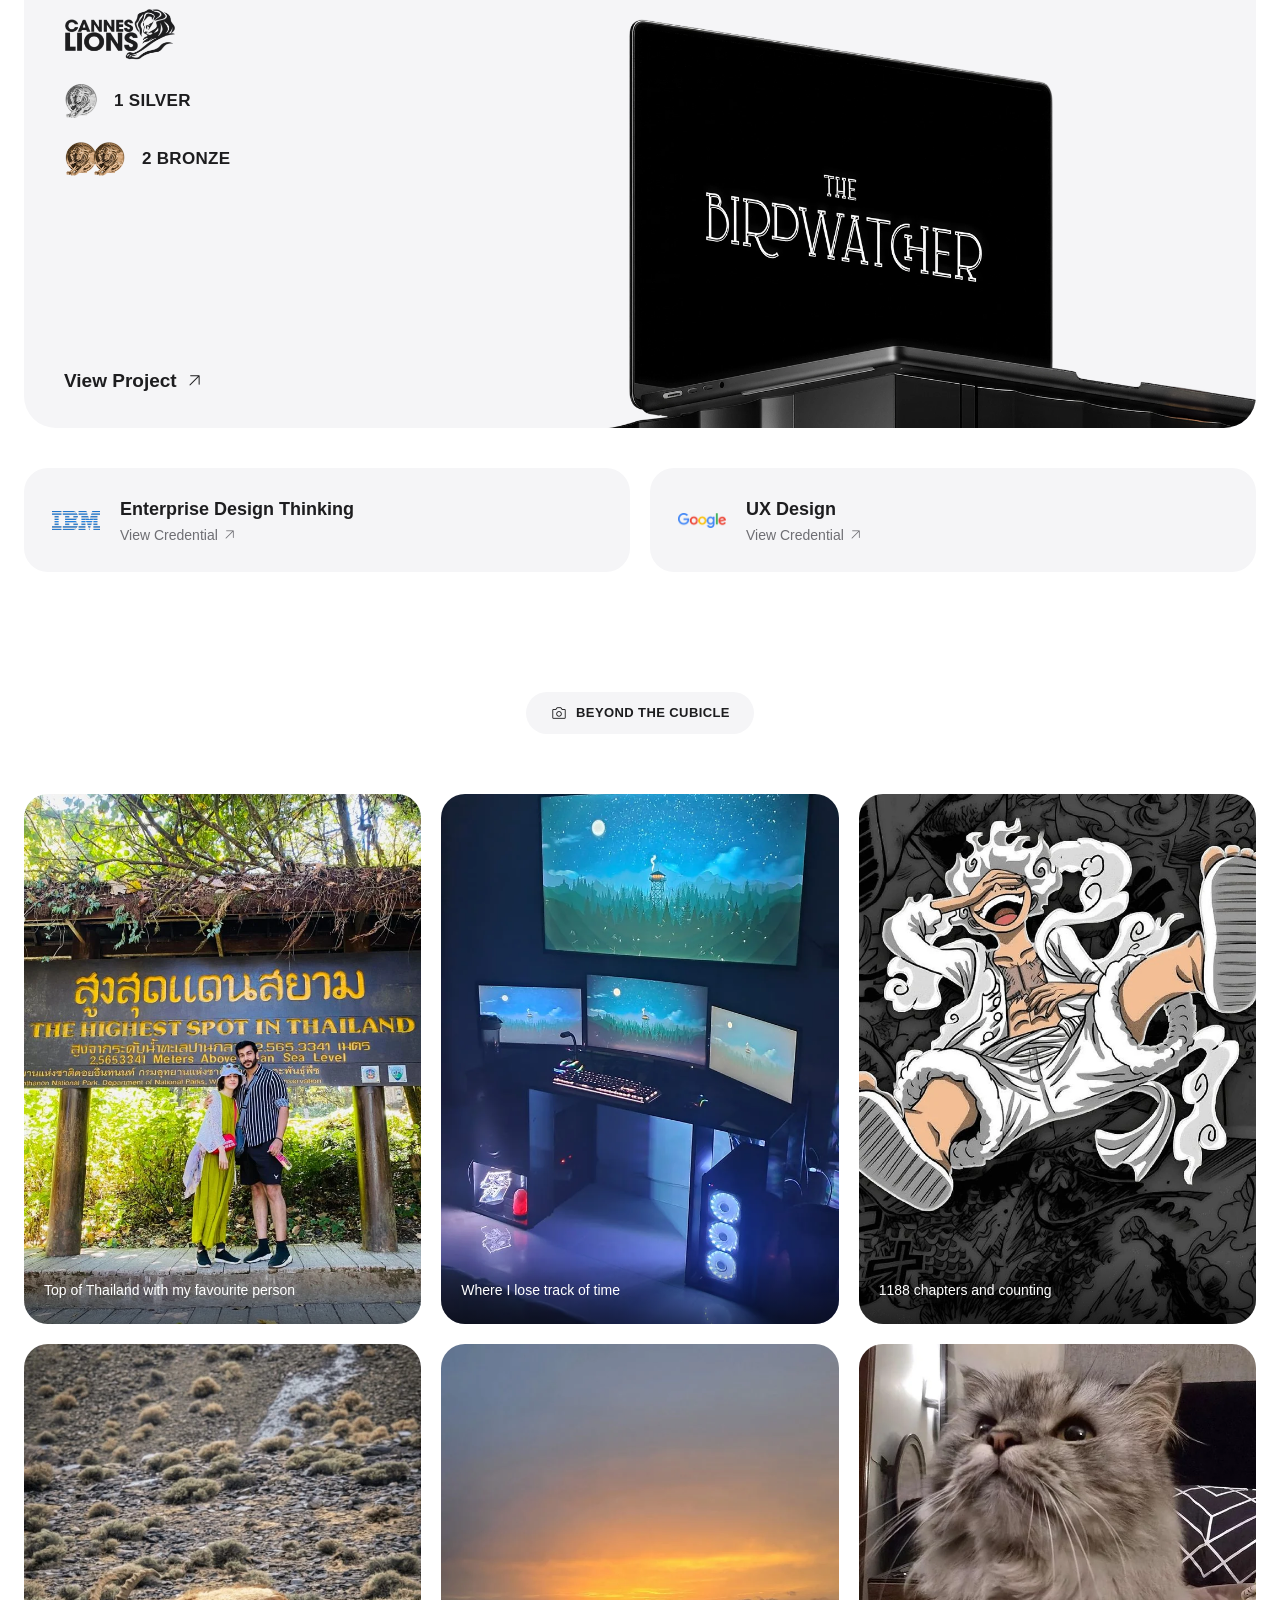
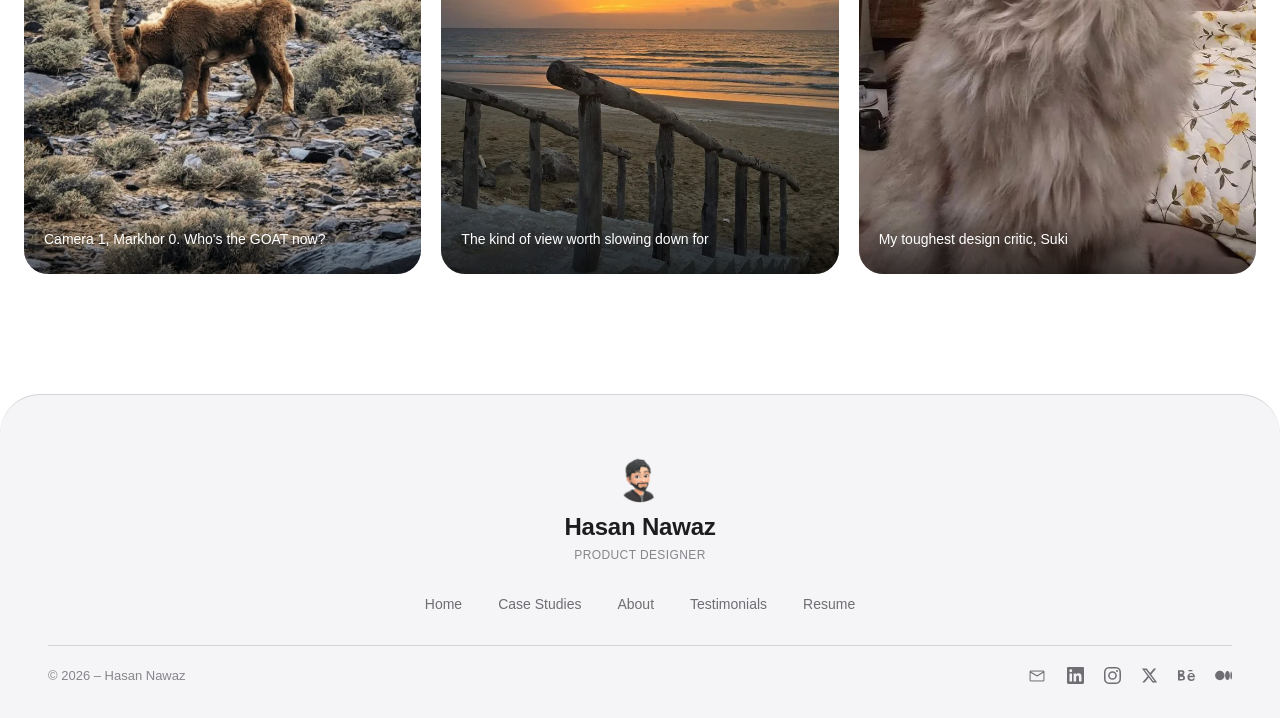
==== commit 1f57ff38: "Add Instagram, X, Behance, and Medium links to footer Co-Authored-By: Claude Sonnet 5 <noreply@anthr" ====
--- a/about.html
+++ b/about.html
@@ -174,6 +174,18 @@
       <a href="https://www.linkedin.com/in/hnk001/" target="_blank" rel="noopener" aria-label="LinkedIn">
         <span class="ico-li" aria-hidden="true"><svg viewBox="0 0 24 24" fill="currentColor"><path d="M20.45 20.45h-3.55v-5.57c0-1.33-.02-3.04-1.85-3.04-1.85 0-2.14 1.45-2.14 2.94v5.67H9.35V9h3.41v1.56h.05c.47-.9 1.63-1.85 3.37-1.85 3.6 0 4.27 2.37 4.27 5.46v6.28zM5.34 7.43a2.06 2.06 0 1 1 0-4.13 2.06 2.06 0 0 1 0 4.13zM7.12 20.45H3.55V9h3.57v11.45zM22.22 0H1.77C.79 0 0 .77 0 1.72v20.56C0 23.23.79 24 1.77 24h20.45c.98 0 1.78-.77 1.78-1.72V1.72C24 .77 23.2 0 22.22 0z"/></svg></span>
       </a>
+      <a href="https://www.instagram.com/hasan.uiux/" target="_blank" rel="noopener" aria-label="Instagram">
+        <span class="ico-li" aria-hidden="true"><svg viewBox="0 0 24 24" fill="currentColor"><path d="M12 2.16c3.2 0 3.58.01 4.85.07 1.17.05 1.8.25 2.23.41.56.22.96.48 1.38.9.42.42.68.82.9 1.38.16.42.36 1.05.41 2.23.06 1.27.07 1.65.07 4.85s-.01 3.58-.07 4.85c-.05 1.17-.25 1.8-.41 2.23a3.7 3.7 0 0 1-.9 1.38 3.7 3.7 0 0 1-1.38.9c-.42.16-1.05.36-2.23.41-1.27.06-1.65.07-4.85.07s-3.58-.01-4.85-.07c-1.17-.05-1.8-.25-2.23-.41a3.7 3.7 0 0 1-1.38-.9 3.7 3.7 0 0 1-.9-1.38c-.16-.42-.36-1.05-.41-2.23-.06-1.27-.07-1.65-.07-4.85s.01-3.58.07-4.85c.05-1.17.25-1.8.41-2.23.22-.56.48-.96.9-1.38.42-.42.82-.68 1.38-.9.42-.16 1.05-.36 2.23-.41 1.27-.06 1.65-.07 4.85-.07M12 0C8.74 0 8.33.01 7.05.07 5.78.13 4.9.33 4.14.63a5.87 5.87 0 0 0-2.12 1.38A5.87 5.87 0 0 0 .64 4.14C.34 4.9.14 5.78.08 7.05.02 8.33 0 8.74 0 12s.02 3.67.08 4.95c.06 1.27.26 2.15.56 2.91.31.79.72 1.46 1.38 2.12.66.66 1.33 1.07 2.12 1.38.76.3 1.64.5 2.91.56 1.28.06 1.69.08 4.95.08s3.67-.02 4.95-.08c1.27-.06 2.15-.26 2.91-.56a5.87 5.87 0 0 0 2.12-1.38 5.87 5.87 0 0 0 1.38-2.12c.3-.76.5-1.64.56-2.91.06-1.28.08-1.69.08-4.95s-.02-3.67-.08-4.95c-.06-1.27-.26-2.15-.56-2.91a5.87 5.87 0 0 0-1.38-2.12A5.87 5.87 0 0 0 19.86.64c-.76-.3-1.64-.5-2.91-.56C15.67.02 15.26 0 12 0zm0 5.84A6.16 6.16 0 1 0 12 18.16 6.16 6.16 0 0 0 12 5.84zm0 10.16a4 4 0 1 1 0-8 4 4 0 0 1 0 8zm7.85-10.4a1.44 1.44 0 1 1-2.88 0 1.44 1.44 0 0 1 2.88 0z"/></svg></span>
+      </a>
+      <a href="https://x.com/hasannuiux" target="_blank" rel="noopener" aria-label="X (Twitter)">
+        <span class="ico-li" aria-hidden="true"><svg viewBox="0 0 24 24" fill="currentColor"><path d="M18.24 2.25h3.3l-7.2 8.23 8.47 11.27h-6.63l-5.2-6.8-5.94 6.8H1.72l7.7-8.8L1.32 2.25h6.8l4.7 6.22zm-1.16 17.52h1.83L7.02 4.13H5.06z"/></svg></span>
+      </a>
+      <a href="https://www.behance.net/hnk001" target="_blank" rel="noopener" aria-label="Behance">
+        <span class="ico-li" aria-hidden="true"><svg viewBox="0 0 24 24" fill="currentColor"><path d="M7.8 10.06c.85-.44 1.3-1.15 1.3-2.27 0-2.3-1.7-3.1-3.75-3.1H0v14.5h5.6c2.2 0 4.3-1.06 4.3-3.55 0-1.54-.73-2.7-2.1-3.58zM2.6 6.7h2.3c.9 0 1.7.25 1.7 1.3 0 .96-.65 1.36-1.55 1.36H2.6zm2.65 10.4H2.6v-3.34h2.7c1.1 0 1.98.47 1.98 1.7 0 1.24-.9 1.64-2.03 1.64zM14.7 4.35h5.65v1.5H14.7zM24 14.15c0-3.2-1.87-5.85-5.2-5.85-3.28 0-5.5 2.46-5.5 5.75 0 3.4 2.1 5.7 5.55 5.7 2.63 0 4.4-1.18 5.03-3.55h-2.42c-.2.68-1.1 1.42-2.5 1.42-1.87 0-2.9-1.02-2.98-3.02H24zm-8-1.9c.15-1.5 1.1-2.4 2.75-2.4 1.55 0 2.4 1 2.5 2.4z"/></svg></span>
+      </a>
+      <a href="https://medium.com/@hasannawaz97" target="_blank" rel="noopener" aria-label="Medium">
+        <span class="ico-li" aria-hidden="true"><svg viewBox="0 0 24 24" fill="currentColor"><path d="M13.54 12a6.72 6.72 0 0 1-6.72 6.72A6.72 6.72 0 0 1 .1 12a6.72 6.72 0 0 1 6.72-6.72A6.72 6.72 0 0 1 13.54 12zM20.96 12c0 3.54-1.5 6.42-3.36 6.42-1.85 0-3.35-2.88-3.35-6.42s1.5-6.42 3.35-6.42c1.86 0 3.36 2.87 3.36 6.42zM24 12c0 3.17-.53 5.75-1.18 5.75-.66 0-1.19-2.58-1.19-5.75s.53-5.75 1.19-5.75C23.47 6.25 24 8.83 24 12z"/></svg></span>
+      </a>
     </div>
   </div>
 </footer>
--- a/css/style.css
+++ b/css/style.css
@@ -91,6 +91,32 @@
 h1,h2,h3,h4,h5,p,figure,blockquote{ margin:0; }
 a{ color:inherit; text-decoration:none; }
 img,video{ display:block; max-width:100%; }
+
+/* ---------- image skeleton loading ----------
+   Every <img> starts with a shimmering placeholder background and
+   opacity:0; main.js flips on .is-img-loaded the moment it actually
+   finishes loading (or immediately, for images already served from
+   cache — see the .complete check there) so the swap from placeholder
+   to real pixels is a fade, never an abrupt pop. Scoped to real
+   content images only — icon glyphs, decorative SVG logos, and the
+   nav avatar are exempted since they're tiny, load instantly, and a
+   shimmer box around them would look broken rather than helpful. */
+img:not(.is-img-loaded):not(.logo__avatar):not(.footer__avatar):not(.ico-li):not(.credential__badge):not(.awards__project-logo){
+  background:linear-gradient(100deg, var(--surface) 30%, var(--white) 50%, var(--surface) 70%);
+  background-size:200% 100%;
+  animation:img-skeleton 1.4s ease-in-out infinite;
+}
+img{ opacity:1; transition:opacity .35s ease; }
+img:not(.is-img-loaded):not(.logo__avatar):not(.footer__avatar):not(.ico-li):not(.credential__badge):not(.awards__project-logo){
+  opacity:0;
+}
+@keyframes img-skeleton{
+  0%{ background-position:200% 0; }
+  100%{ background-position:-200% 0; }
+}
+@media (prefers-reduced-motion:reduce){
+  img{ animation:none !important; opacity:1 !important; transition:none !important; }
+}
 button{ font:inherit; }
 
 /* Thin, unfilled, slightly negative grade — closer to SF Symbols'
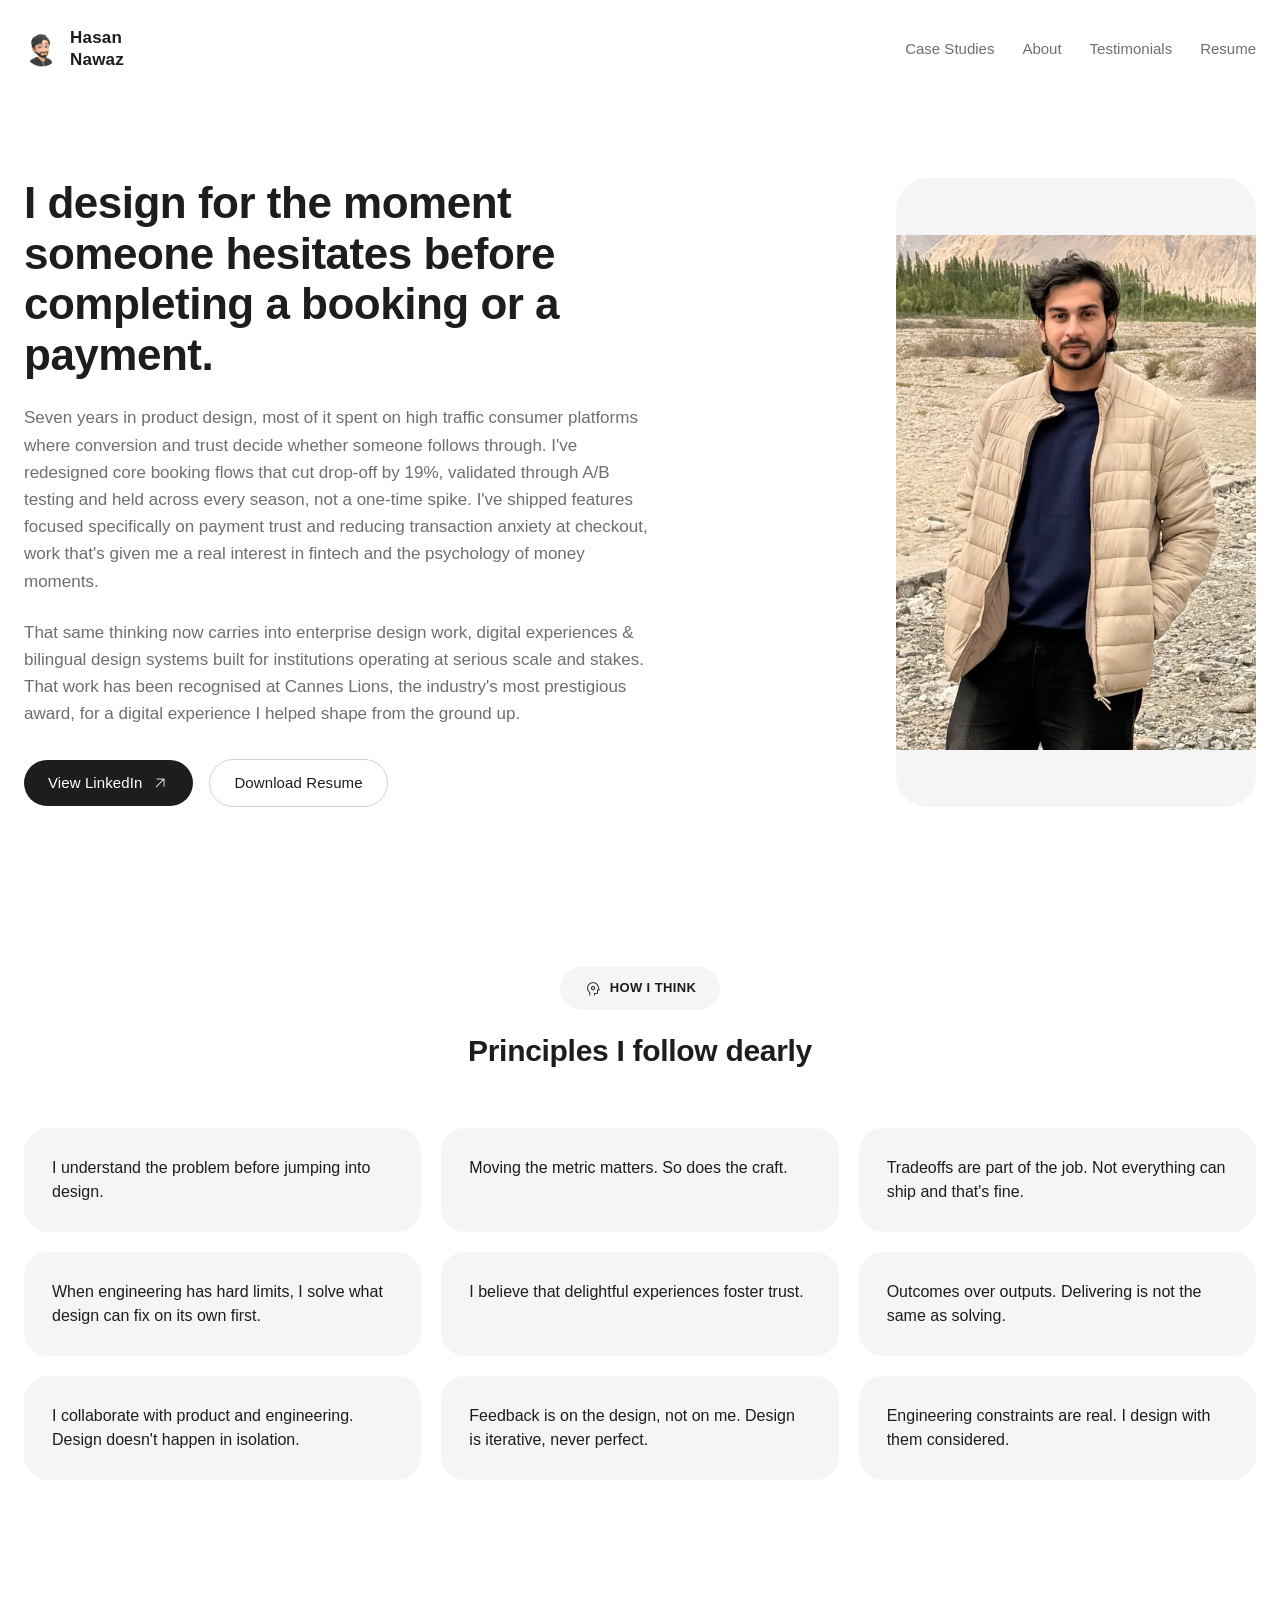
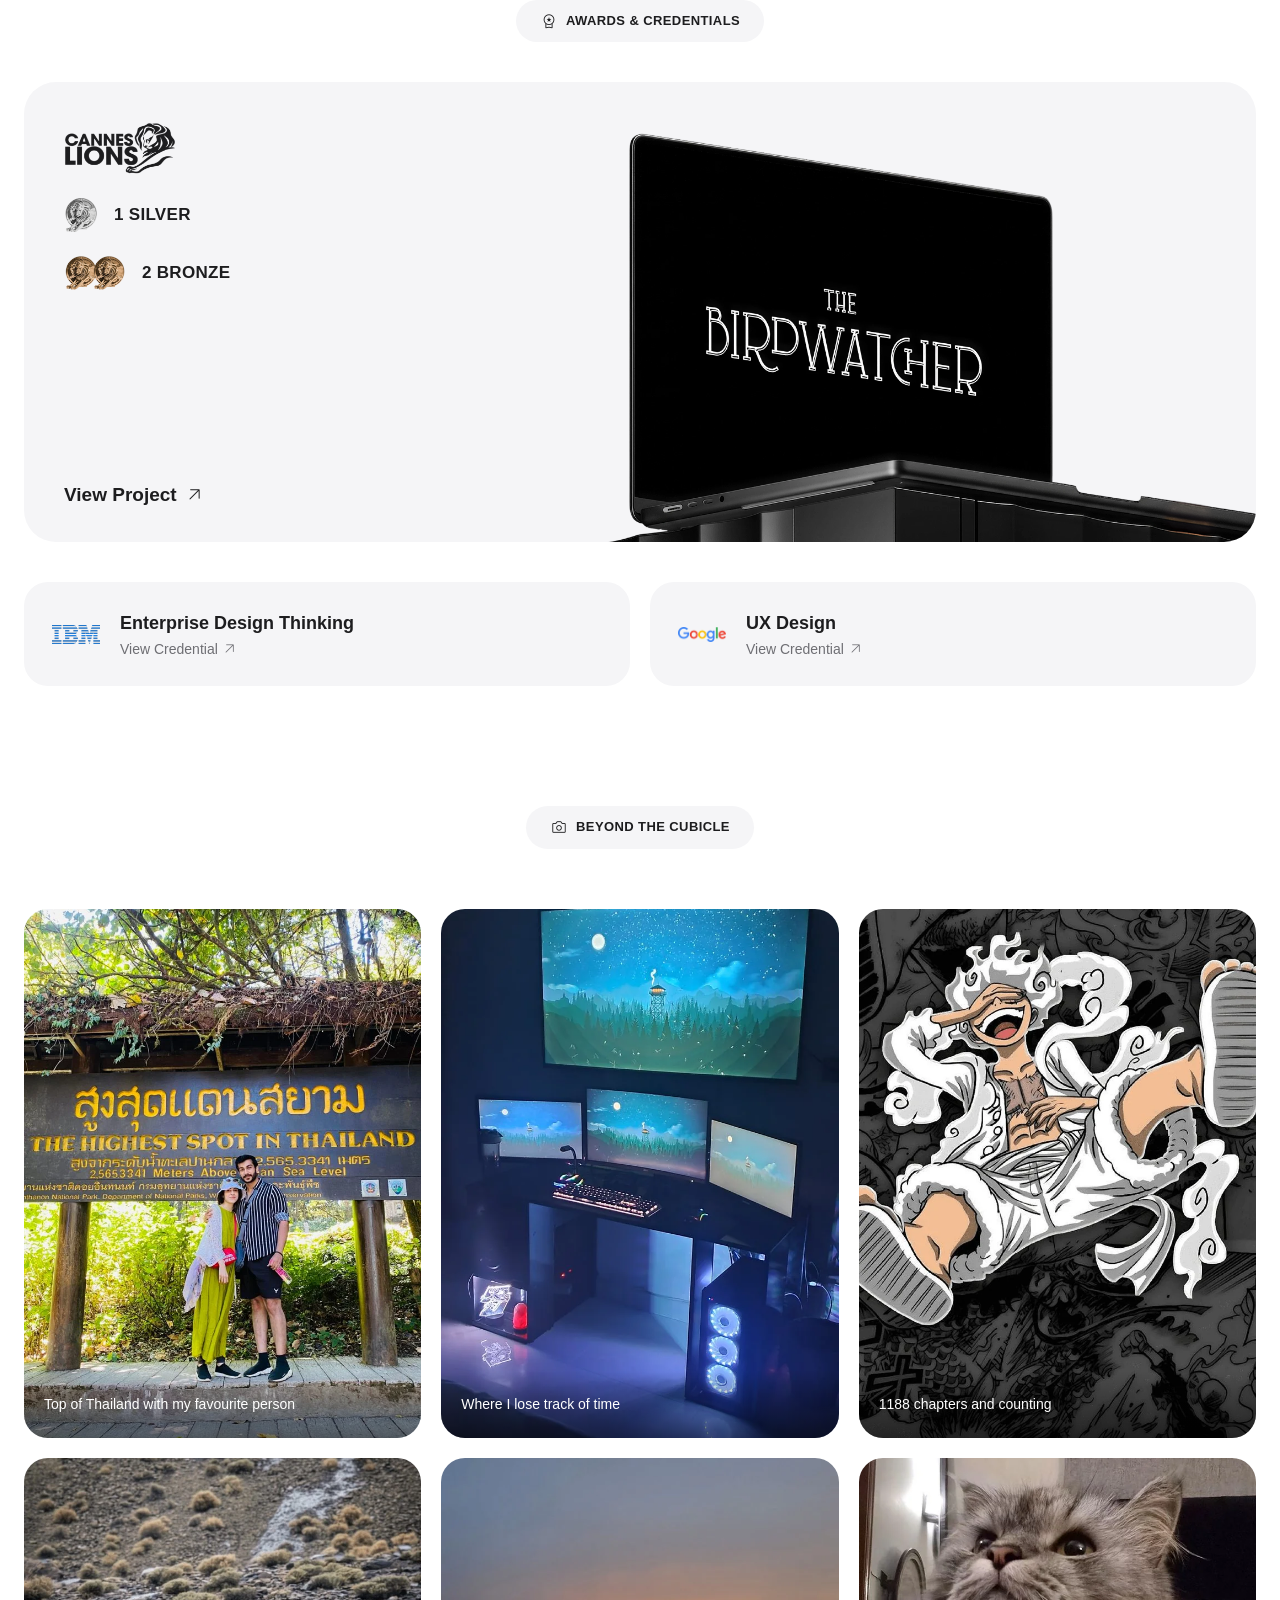
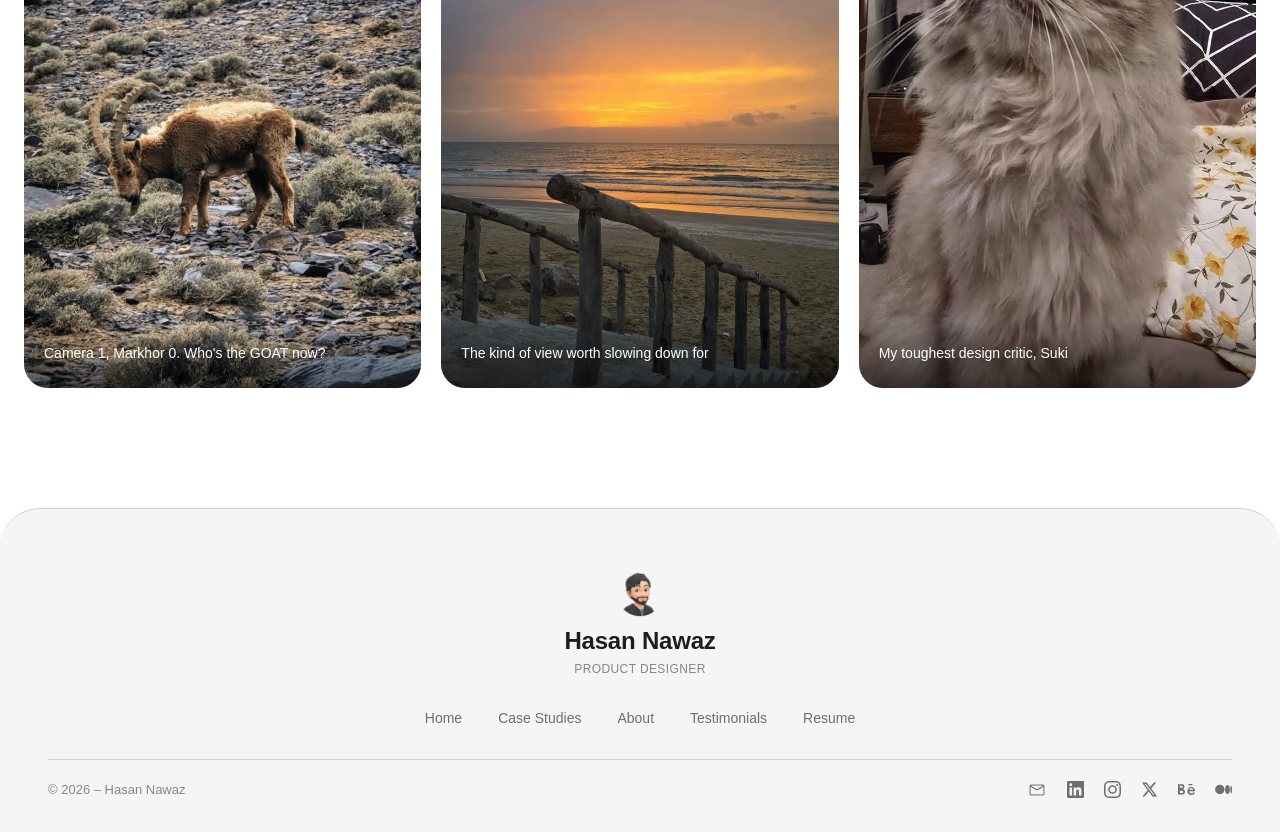
==== commit 138a8167: "Rewrite about page bio, expand Aatir's testimonial Reframes the about page around conversion/payment" ====
--- a/about.html
+++ b/about.html
@@ -48,9 +48,9 @@
 <section class="about-hero">
   <div class="about-hero__inner">
     <div class="about-hero__text">
-      <h1 class="about-hero__title">I design to close the gap between intent and action.</h1>
-      <p class="about-hero__bio">I'm an award winning Senior Product Designer based in Dubai, with seven years scaling products across travel, fintech, and enterprise platforms. The moments I care about most are where users hesitate, abandon, or lose trust, most of my strongest work has happened right there.</p>
-      <p class="about-hero__achievements">I've spent that time across two very different environments. At Sastaticket, a travel platform serving 500,000 monthly users, I grew from intern to Lead Product Designer, owning core booking and conversion flows end to end. At MRM McCann, I've led design across enterprise platforms including NEOM, Kuwait Finance House, Gucci, McDonald's, and Dubai Airports, and several others spanning fintech, luxury retail, hospitality, and aviation.</p>
+      <h1 class="about-hero__title">I design for the moment someone hesitates before completing a booking or a payment.</h1>
+      <p class="about-hero__bio">Seven years in product design, most of it spent on high traffic consumer platforms where conversion and trust decide whether someone follows through. I've redesigned core booking flows that cut drop-off by 19%, validated through A/B testing and held across every season, not a one-time spike. I've shipped features focused specifically on payment trust and reducing transaction anxiety at checkout, work that's given me a real interest in fintech and the psychology of money moments.</p>
+      <p class="about-hero__achievements">That same thinking now carries into enterprise design work, digital experiences & bilingual design systems built for institutions operating at serious scale and stakes. That work has been recognised at Cannes Lions, the industry's most prestigious award, for a digital experience I helped shape from the ground up.</p>
       <div class="about-hero__actions">
         <a class="btn btn--primary" href="https://www.linkedin.com/in/hnk001/" target="_blank" rel="noopener">View LinkedIn <span class="ms btn__arrow" aria-hidden="true">arrow_outward</span></a>
         <a class="btn btn--secondary" href="https://drive.google.com/file/d/1DaOdA3P_wK8-W2BRthta7aoy5WwOSw5g/view?usp=sharing" target="_blank" rel="noopener">Download Resume</a>
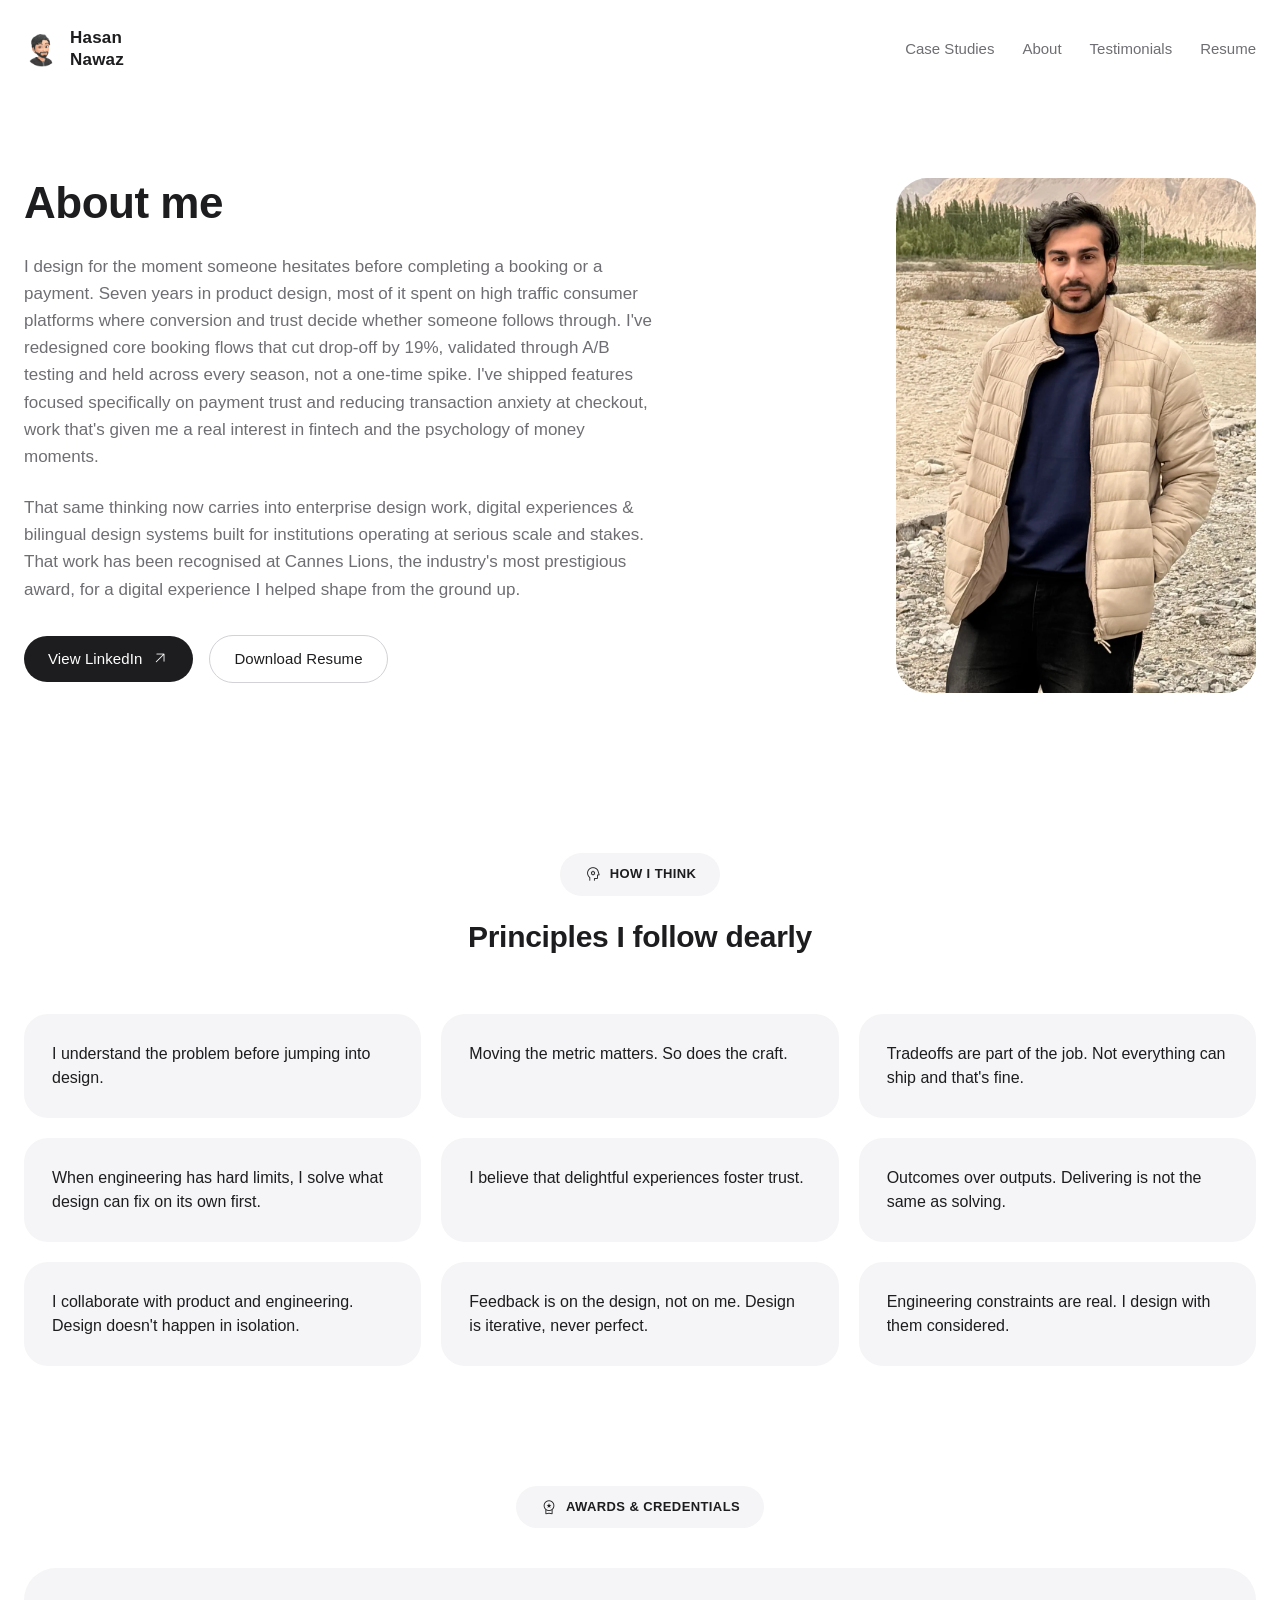
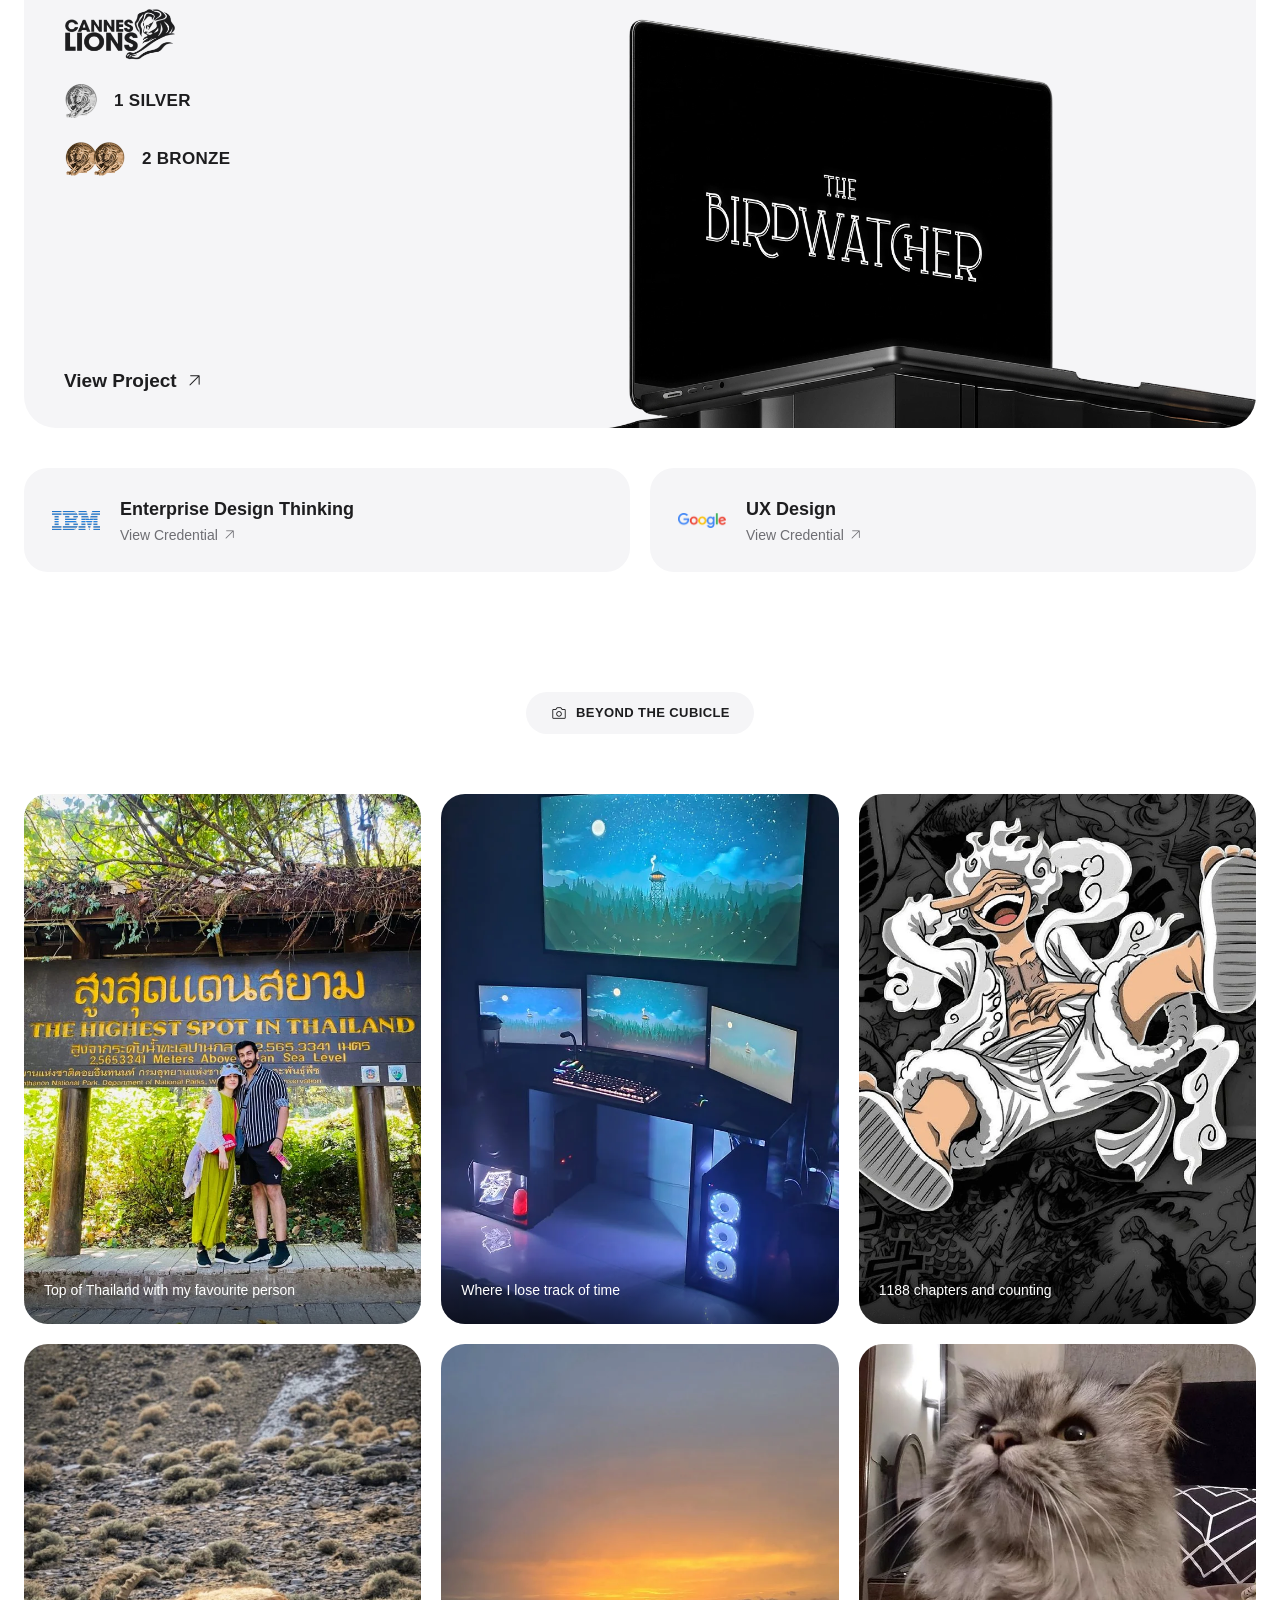
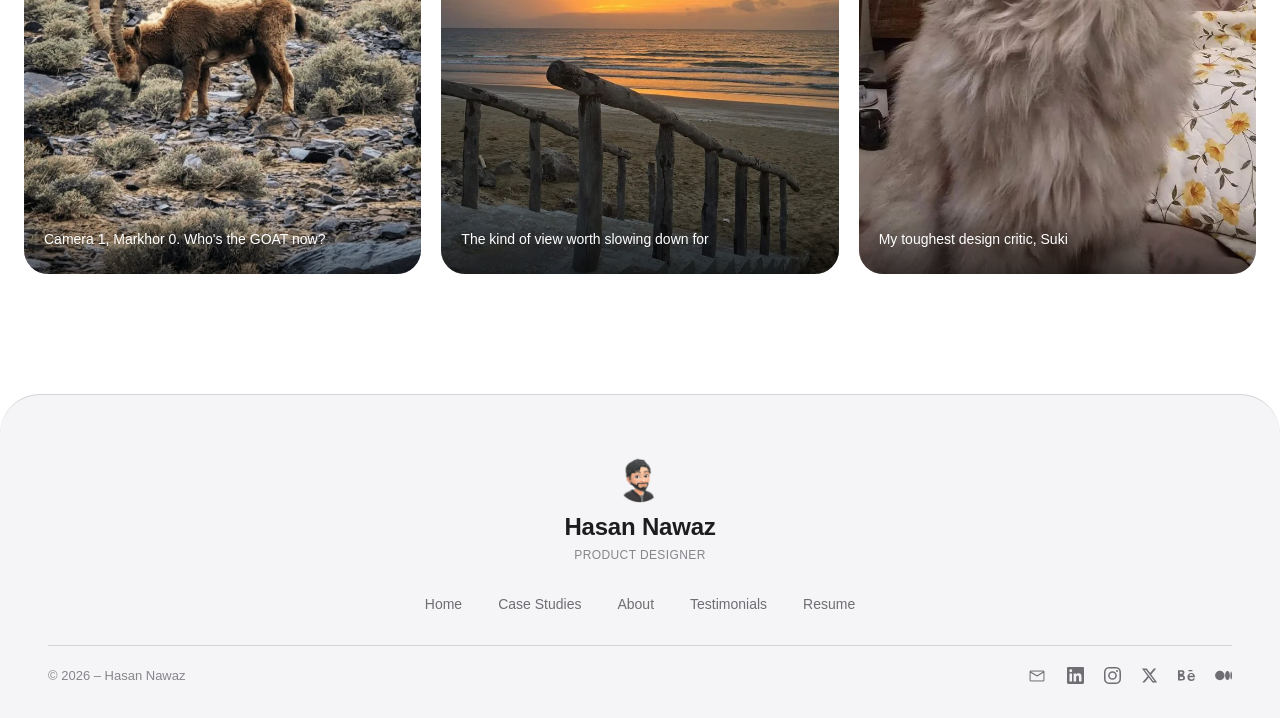
==== commit 9387a390: "Simplify about page title to "About me" Co-Authored-By: Claude Sonnet 5 <noreply@anthropic.com>" ====
--- a/about.html
+++ b/about.html
@@ -48,8 +48,8 @@
 <section class="about-hero">
   <div class="about-hero__inner">
     <div class="about-hero__text">
-      <h1 class="about-hero__title">I design for the moment someone hesitates before completing a booking or a payment.</h1>
-      <p class="about-hero__bio">Seven years in product design, most of it spent on high traffic consumer platforms where conversion and trust decide whether someone follows through. I've redesigned core booking flows that cut drop-off by 19%, validated through A/B testing and held across every season, not a one-time spike. I've shipped features focused specifically on payment trust and reducing transaction anxiety at checkout, work that's given me a real interest in fintech and the psychology of money moments.</p>
+      <h1 class="about-hero__title">About me</h1>
+      <p class="about-hero__bio">I design for the moment someone hesitates before completing a booking or a payment. Seven years in product design, most of it spent on high traffic consumer platforms where conversion and trust decide whether someone follows through. I've redesigned core booking flows that cut drop-off by 19%, validated through A/B testing and held across every season, not a one-time spike. I've shipped features focused specifically on payment trust and reducing transaction anxiety at checkout, work that's given me a real interest in fintech and the psychology of money moments.</p>
       <p class="about-hero__achievements">That same thinking now carries into enterprise design work, digital experiences & bilingual design systems built for institutions operating at serious scale and stakes. That work has been recognised at Cannes Lions, the industry's most prestigious award, for a digital experience I helped shape from the ground up.</p>
       <div class="about-hero__actions">
         <a class="btn btn--primary" href="https://www.linkedin.com/in/hnk001/" target="_blank" rel="noopener">View LinkedIn <span class="ms btn__arrow" aria-hidden="true">arrow_outward</span></a>
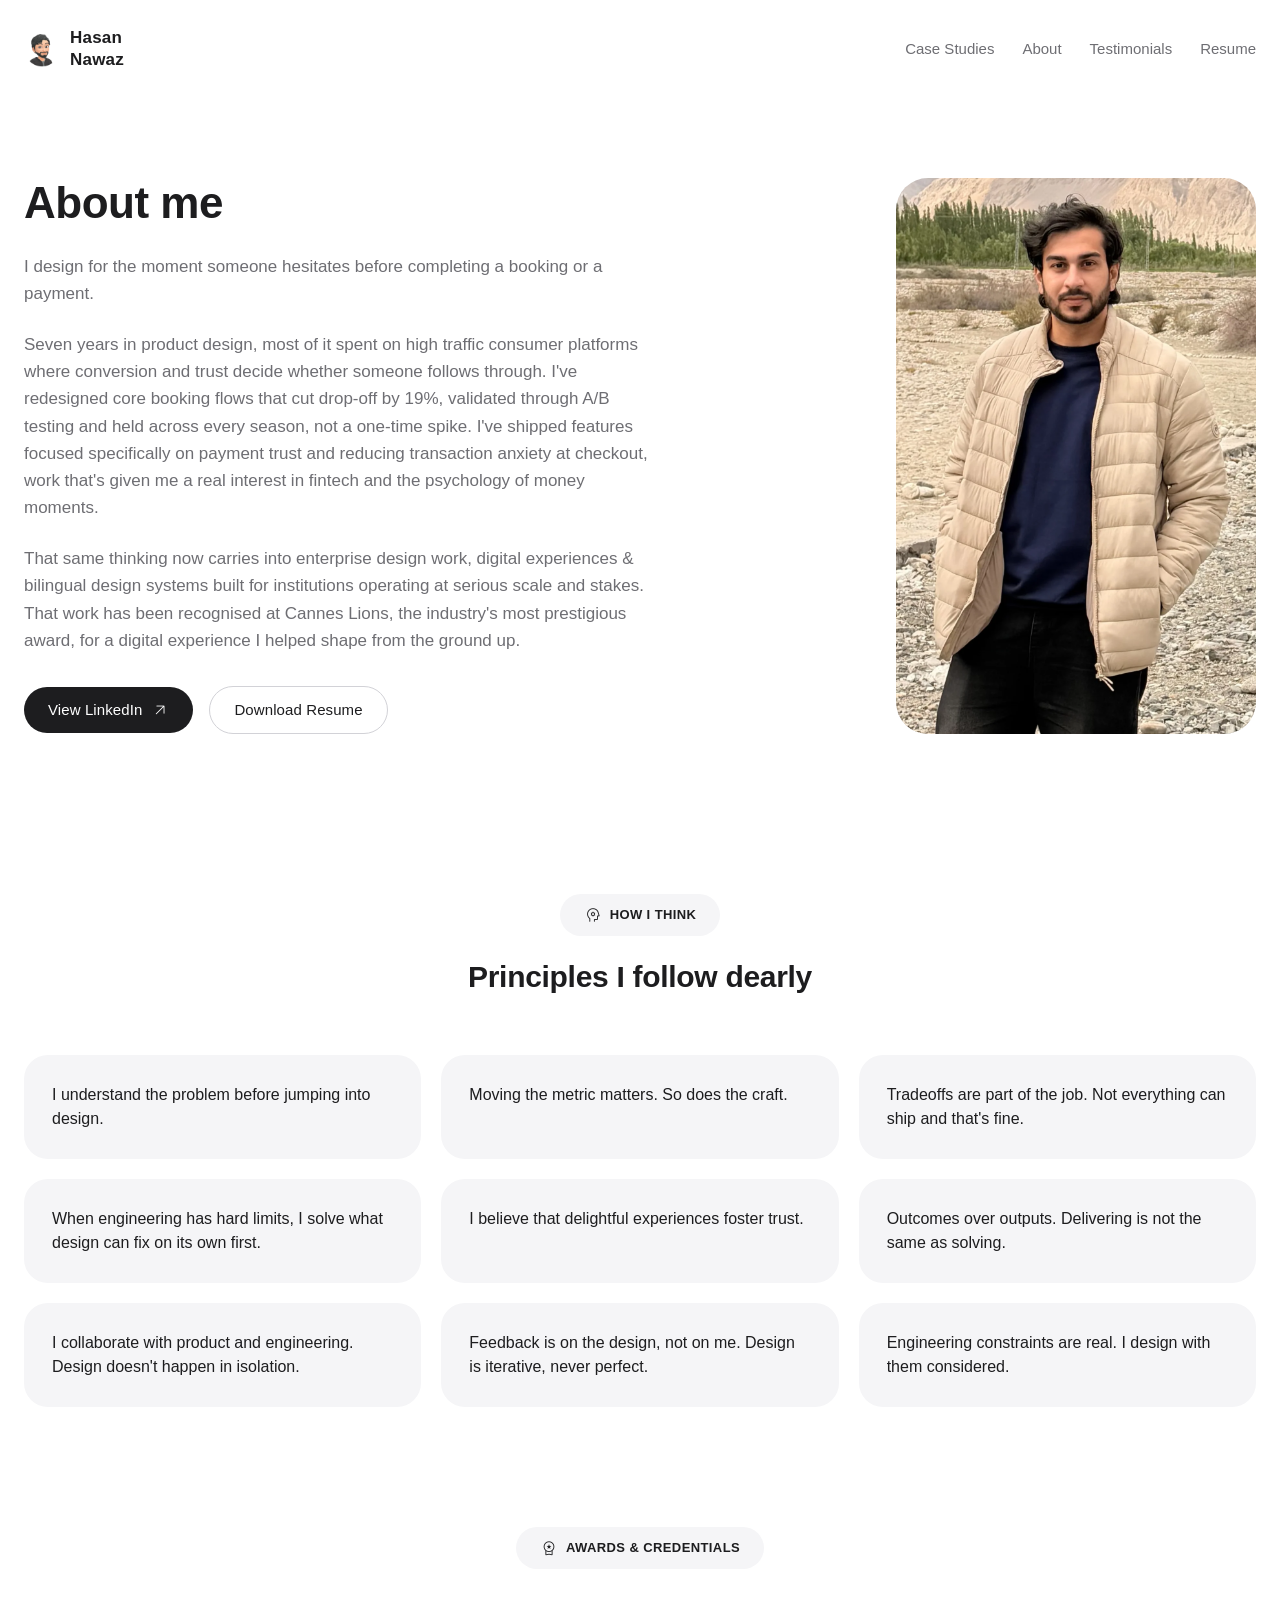
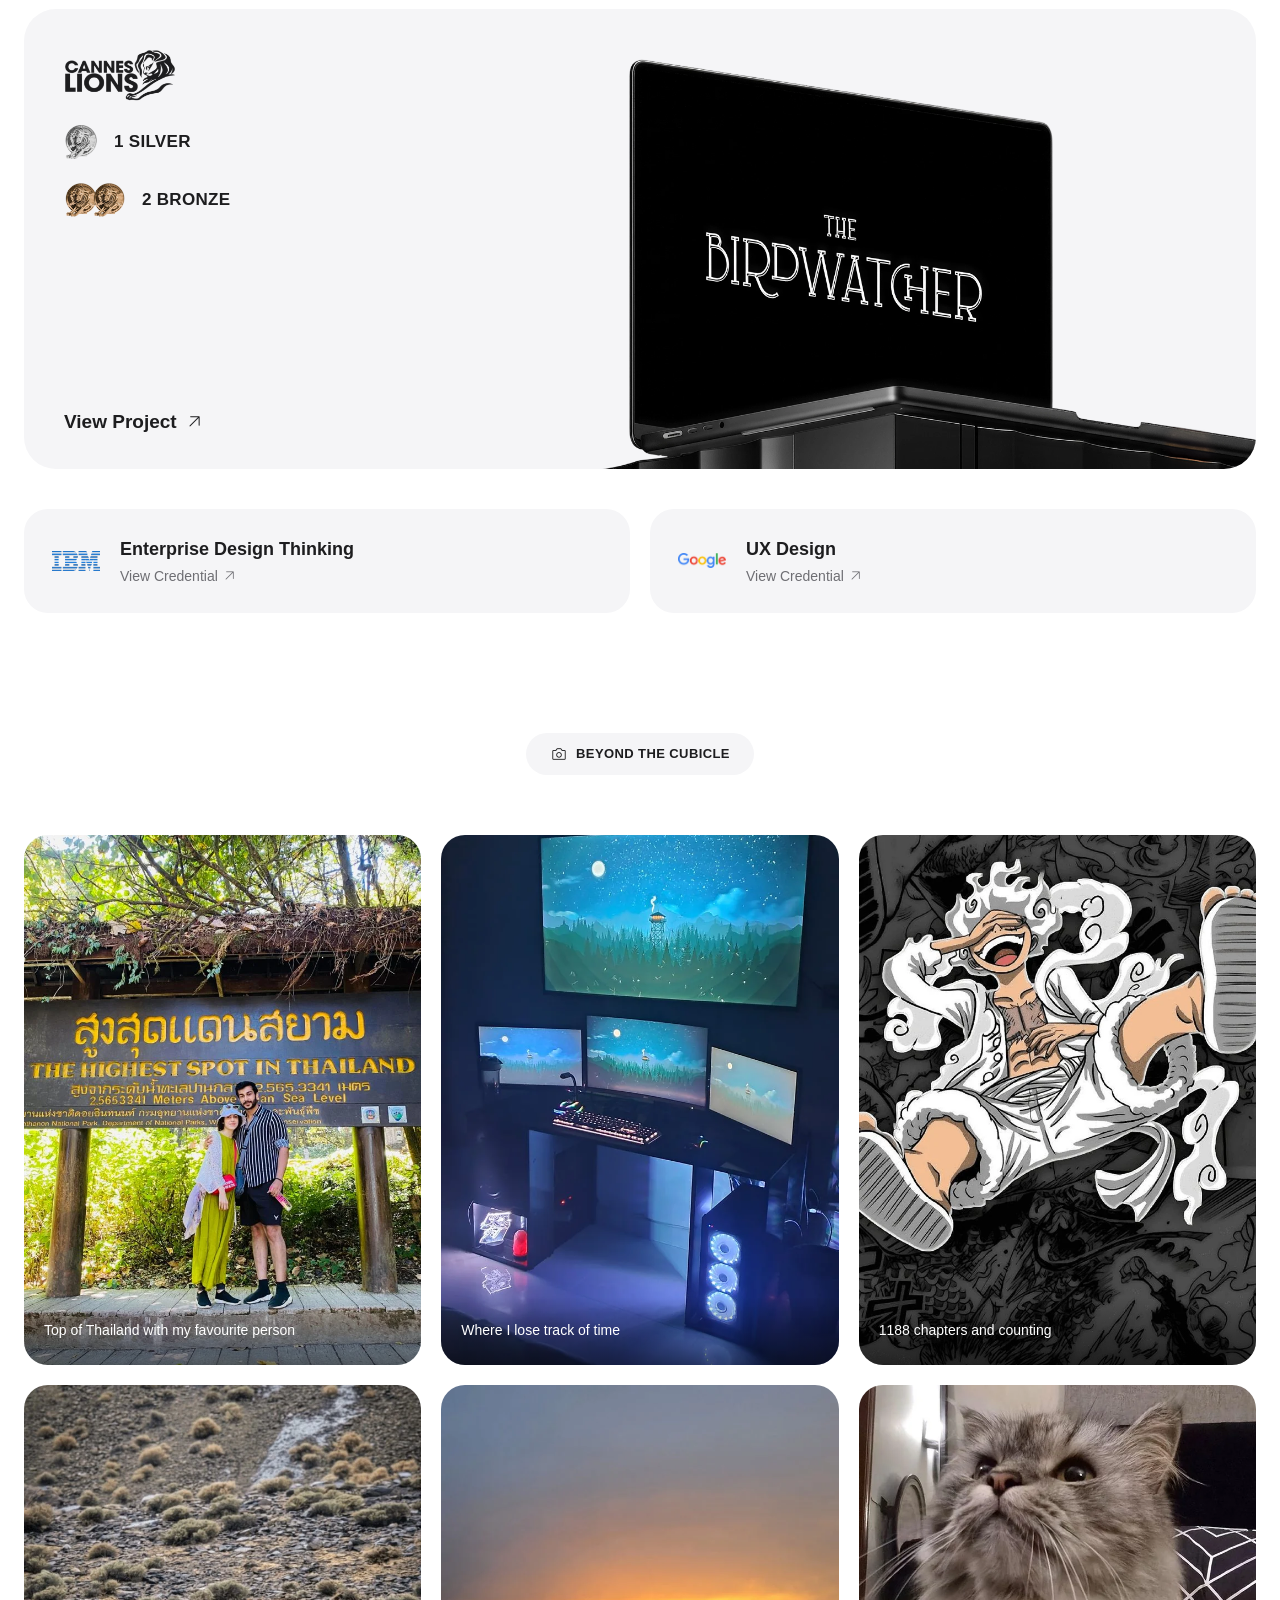
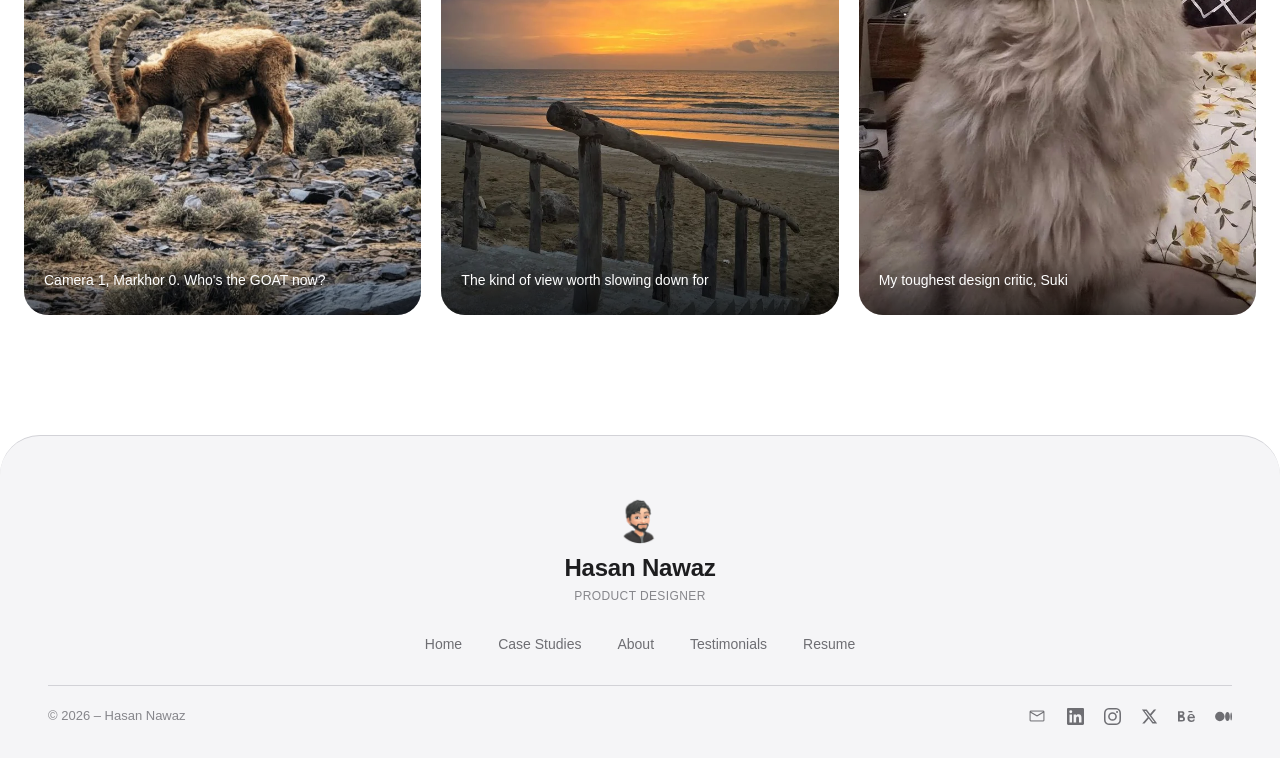
==== commit 12f83aa2: "About page: split intro into its own line, fill portrait height Co-Authored-By: Claude Sonnet 5 <nor" ====
--- a/about.html
+++ b/about.html
@@ -49,7 +49,8 @@
   <div class="about-hero__inner">
     <div class="about-hero__text">
       <h1 class="about-hero__title">About me</h1>
-      <p class="about-hero__bio">I design for the moment someone hesitates before completing a booking or a payment. Seven years in product design, most of it spent on high traffic consumer platforms where conversion and trust decide whether someone follows through. I've redesigned core booking flows that cut drop-off by 19%, validated through A/B testing and held across every season, not a one-time spike. I've shipped features focused specifically on payment trust and reducing transaction anxiety at checkout, work that's given me a real interest in fintech and the psychology of money moments.</p>
+      <p class="about-hero__bio">I design for the moment someone hesitates before completing a booking or a payment.</p>
+      <p class="about-hero__bio">Seven years in product design, most of it spent on high traffic consumer platforms where conversion and trust decide whether someone follows through. I've redesigned core booking flows that cut drop-off by 19%, validated through A/B testing and held across every season, not a one-time spike. I've shipped features focused specifically on payment trust and reducing transaction anxiety at checkout, work that's given me a real interest in fintech and the psychology of money moments.</p>
       <p class="about-hero__achievements">That same thinking now carries into enterprise design work, digital experiences & bilingual design systems built for institutions operating at serious scale and stakes. That work has been recognised at Cannes Lions, the industry's most prestigious award, for a digital experience I helped shape from the ground up.</p>
       <div class="about-hero__actions">
         <a class="btn btn--primary" href="https://www.linkedin.com/in/hnk001/" target="_blank" rel="noopener">View LinkedIn <span class="ms btn__arrow" aria-hidden="true">arrow_outward</span></a>
--- a/css/style.css
+++ b/css/style.css
@@ -647,9 +647,7 @@
   overflow:hidden;
   background:var(--surface);
 }
-/* contain, not cover: the whole photo stays visible (fit inside the box)
-   rather than being cropped to fill it edge to edge. */
-.about-hero__portrait img{ width:100%; height:100%; object-fit:contain; }
+.about-hero__portrait img{ width:100%; height:100%; object-fit:cover; }
 
 /* ============================================================
    ABOUT — principles ("How I Think")
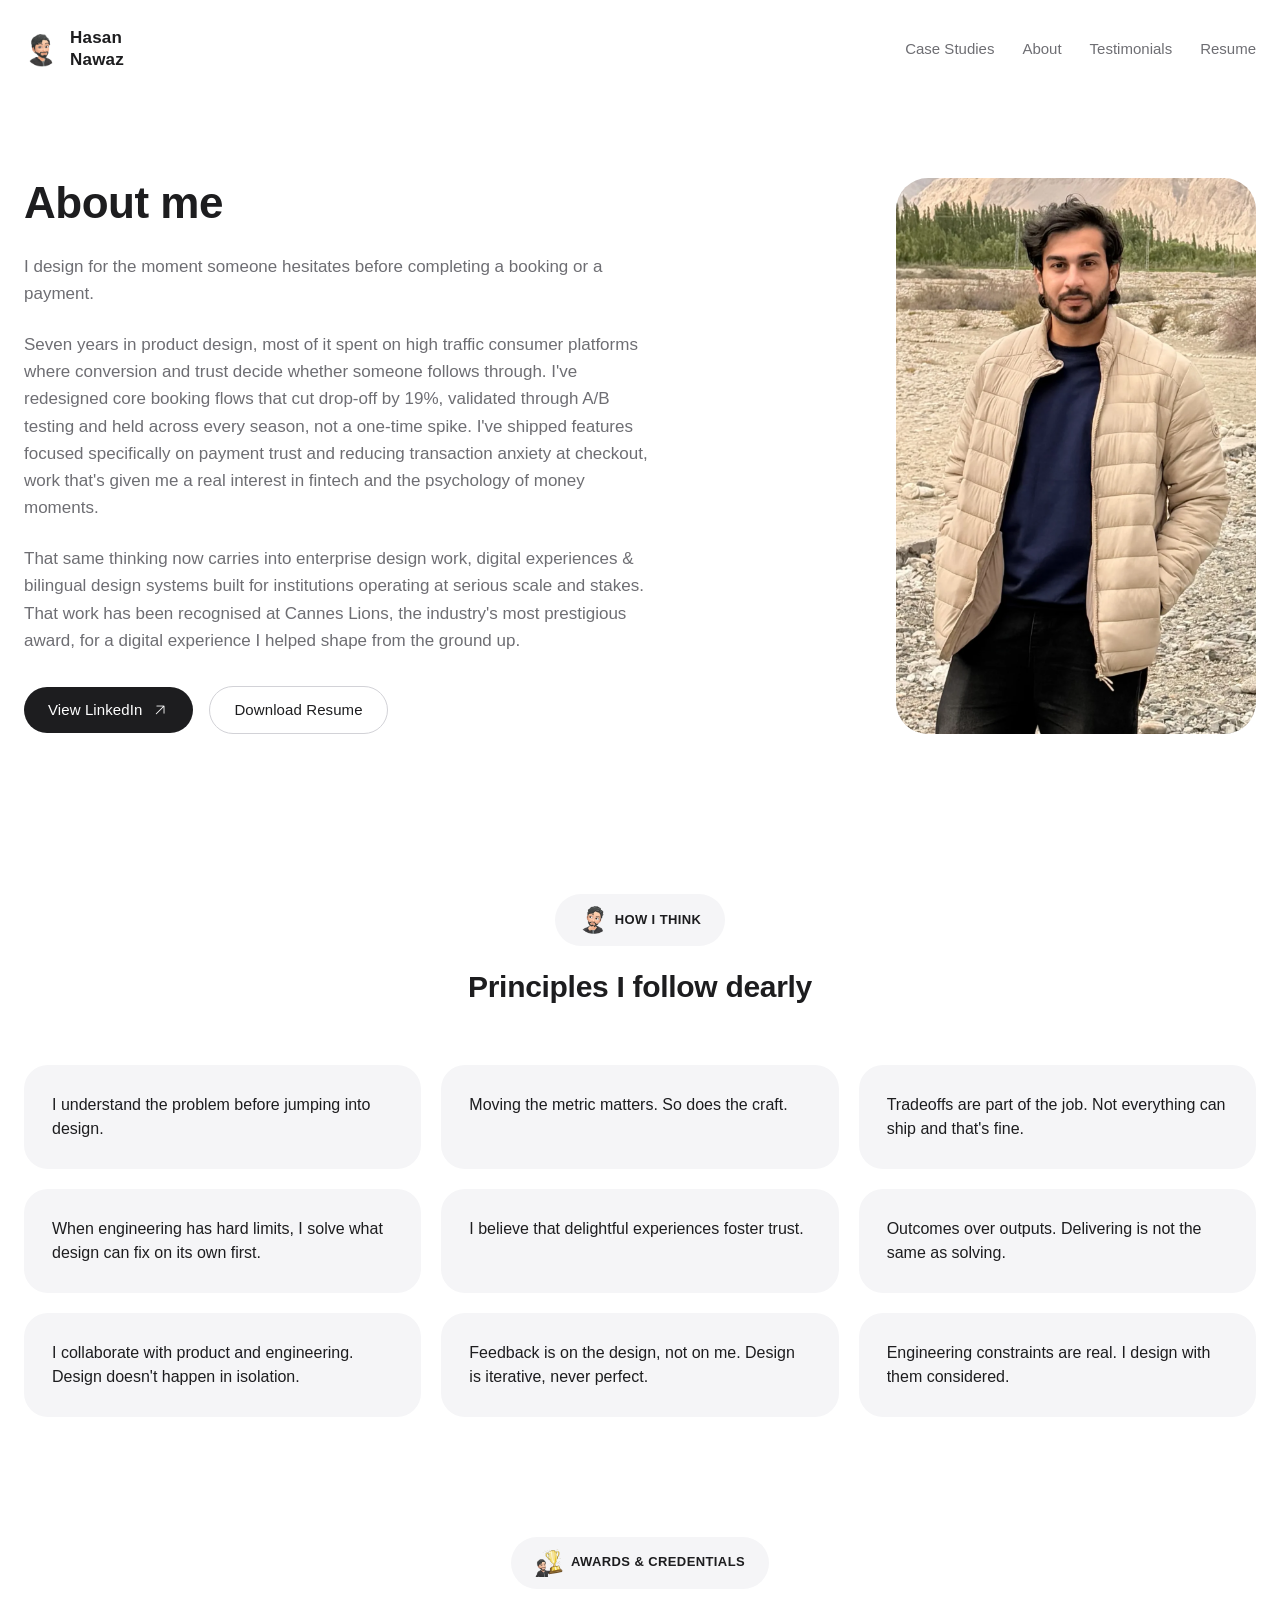
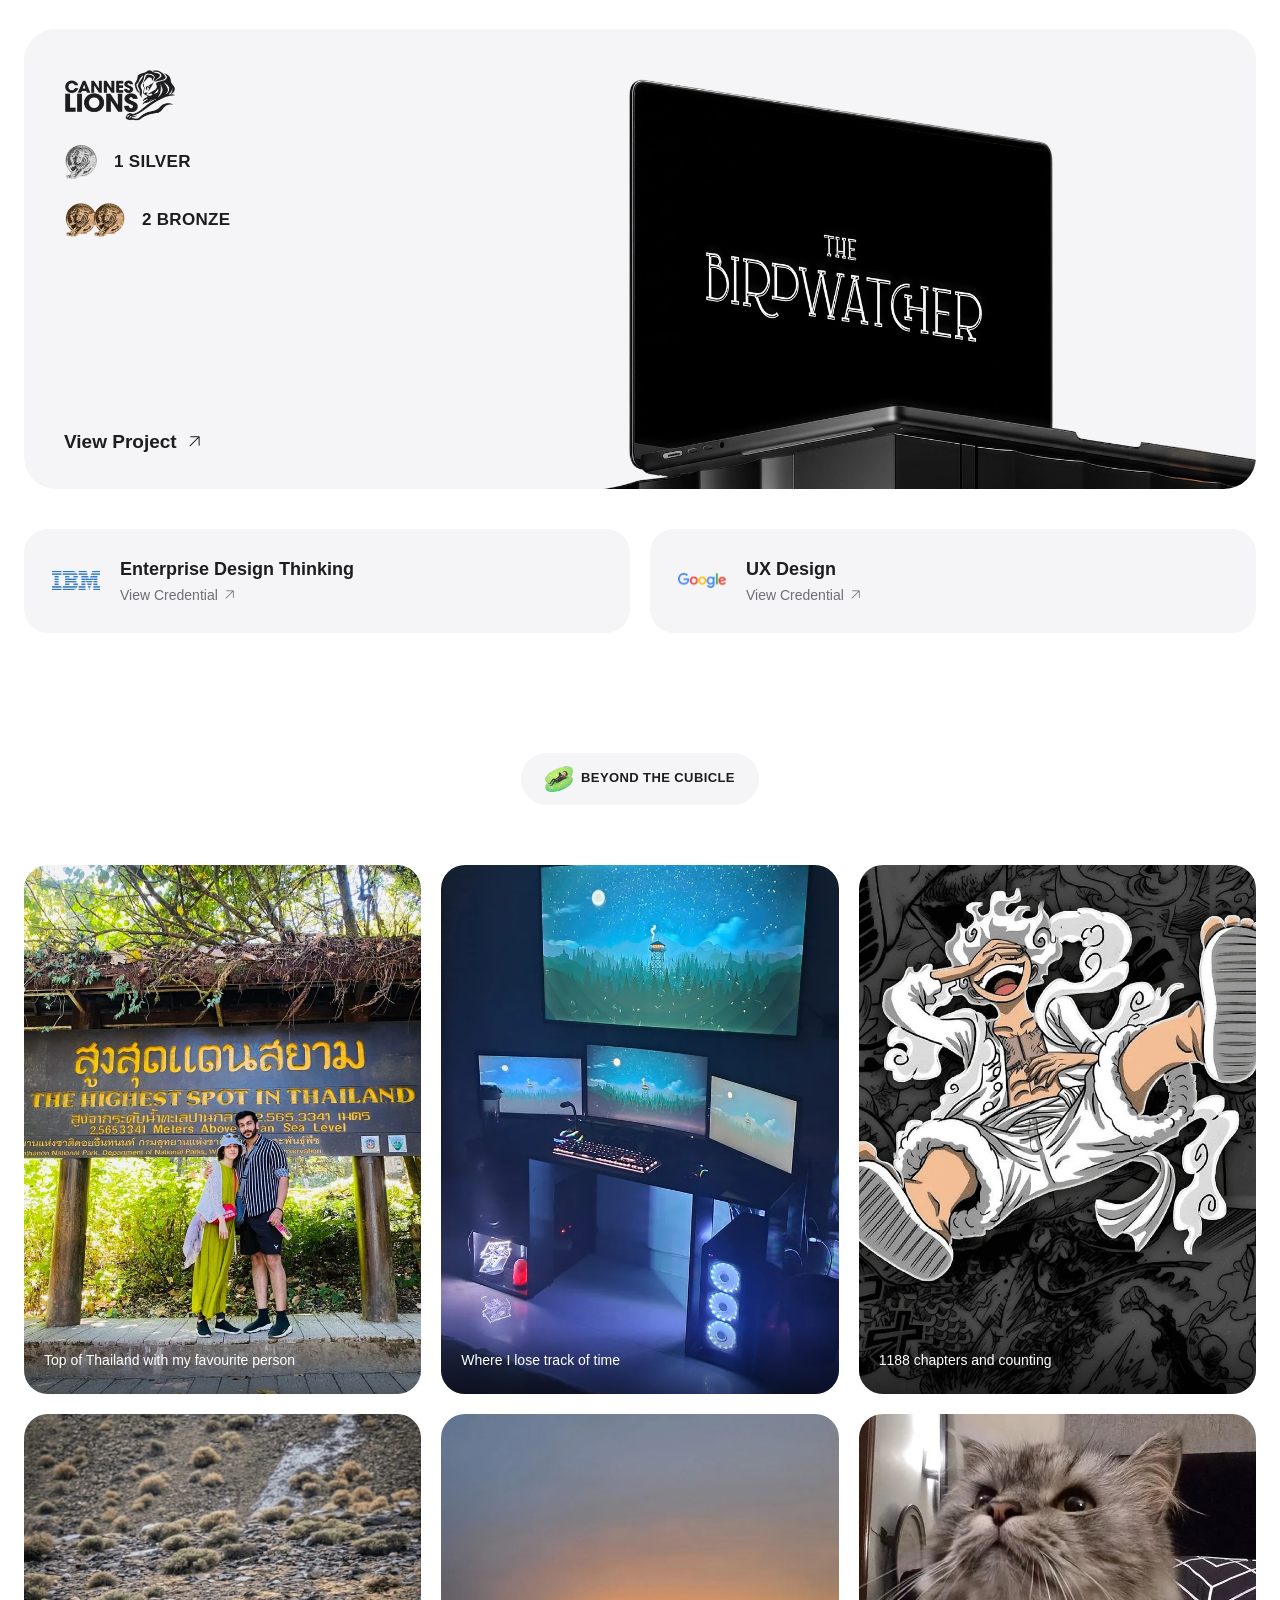
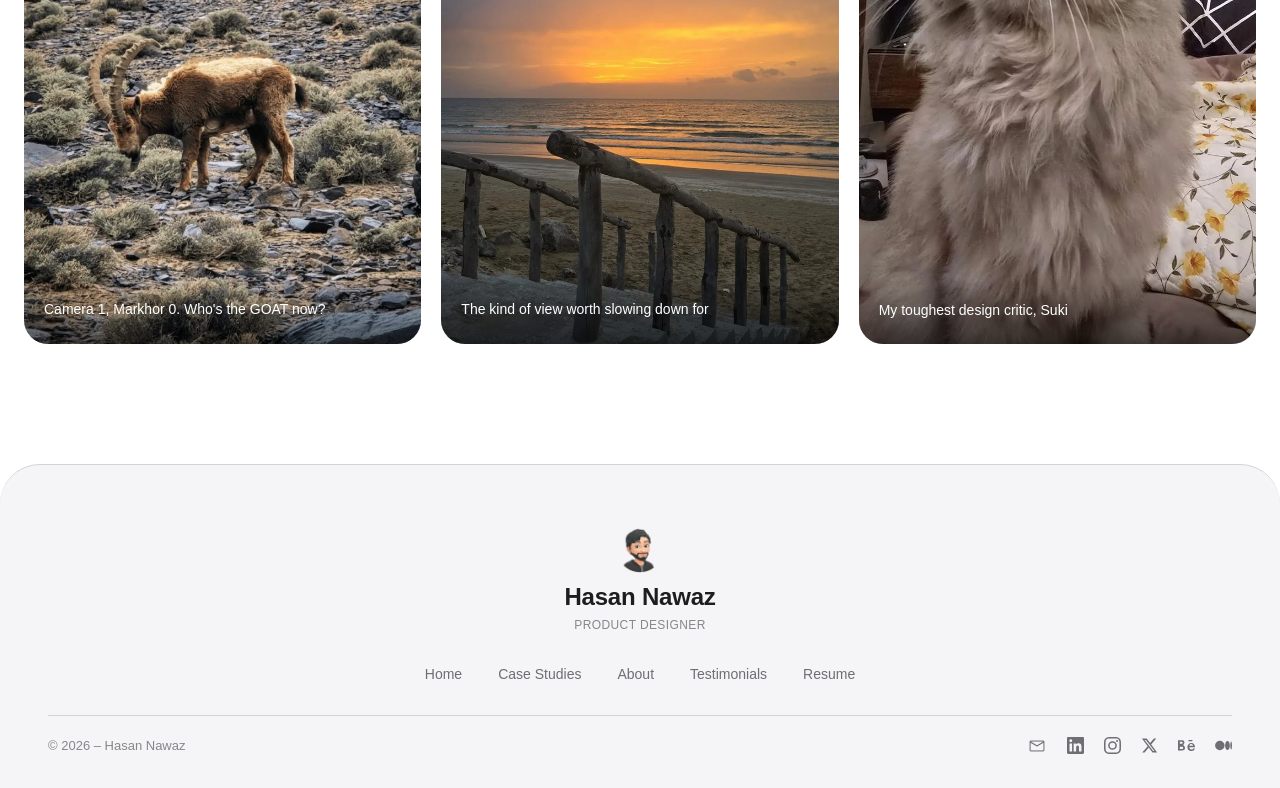
==== commit 5b0ef03b: "Replace pill icons with new memoji illustrations Swaps the Material Symbol glyphs in each pill for c" ====
--- a/about.html
+++ b/about.html
@@ -66,7 +66,7 @@
 <!-- ============ HOW I THINK ============ -->
 <section class="principles">
   <div class="section-head section-head--tight">
-    <span class="pill"><span class="ms" aria-hidden="true">psychology</span>How I Think</span>
+    <span class="pill"><img class="pill__icon" src="assets/img/pill-howithink.webp" alt="">How I Think</span>
     <h2 class="section-head__title">Principles I follow dearly</h2>
   </div>
   <div class="principles__grid">
@@ -85,7 +85,7 @@
 <!-- ============ AWARDS & CREDENTIALS ============ -->
 <section class="awards">
   <div class="section-head section-head--tight">
-    <span class="pill"><span class="ms" aria-hidden="true">workspace_premium</span>Awards &amp; Credentials</span>
+    <span class="pill"><img class="pill__icon" src="assets/img/pill-awards.webp" alt="">Awards &amp; Credentials</span>
   </div>
 
   <a class="awards__project reveal" href="https://thebirdwatcher.ai/" target="_blank" rel="noopener">
@@ -122,7 +122,7 @@
 <!-- ============ BEYOND THE CUBICLE ============ -->
 <section class="gallery">
   <div class="section-head section-head--tight">
-    <span class="pill"><span class="ms" aria-hidden="true">photo_camera</span>Beyond The Cubicle</span>
+    <span class="pill"><img class="pill__icon" src="assets/img/pill-cubicle.webp" alt="">Beyond The Cubicle</span>
   </div>
   <div class="gallery__grid">
     <figure class="gallery__item reveal">
--- a/css/style.css
+++ b/css/style.css
@@ -494,19 +494,24 @@
   padding:120px var(--gutter) 0;
   display:flex; flex-direction:column; align-items:center; gap:60px;
 }
-/* two balanced columns — heights even out like the reference */
+/* Two independent column flows (not a shared grid) so each column's
+   card spacing stays even regardless of how tall its neighbour's card
+   is — a shared-grid-row layout stretches short cards to match a much
+   longer one next to them, throwing off the vertical rhythm. Reading
+   order (odd cards in col 1, even in col 2) still comes out left-to-
+   right, top-to-bottom because of how the two columns interleave. */
 .references__grid{
   width:100%;
-  column-count:2;
-  column-gap:24px;
+  display:flex;
+  gap:24px;
+}
+.references__col{
+  flex:1 1 0; min-width:0;
+  display:flex; flex-direction:column; gap:24px;
 }
 
 .quote{
-  break-inside:avoid;
-  -webkit-column-break-inside:avoid;
-  page-break-inside:avoid;
   display:flex; flex-direction:column; gap:32px;
-  margin:0 0 24px;
   padding:40px;
   border-radius:40px;
   background:var(--surface);
@@ -1287,7 +1292,18 @@
   .post{ padding:24px; border-radius:24px; }
 
   .references{ padding:80px var(--gutter) 0; gap:40px; }
-  .references__grid{ column-count:1; }
+  /* unwrap both columns into one flex flow, then use `order` to
+     restore the interleaved Aatir/Simon/Mohib/Faisal/... reading
+     sequence as a single stack. */
+  .references__grid{ flex-direction:column; }
+  .references__col{ display:contents; }
+  .references__col:nth-child(1) .quote:nth-child(1){ order:1; } /* Aatir */
+  .references__col:nth-child(1) .quote:nth-child(2){ order:3; } /* Mohib */
+  .references__col:nth-child(1) .quote:nth-child(3){ order:5; } /* Nizam */
+  .references__col:nth-child(1) .quote:nth-child(4){ order:7; } /* Aravind */
+  .references__col:nth-child(2) .quote:nth-child(1){ order:2; } /* Simon */
+  .references__col:nth-child(2) .quote:nth-child(2){ order:4; } /* Faisal */
+  .references__col:nth-child(2) .quote:nth-child(3){ order:6; } /* Shayan */
   .quote{ padding:28px; border-radius:32px; }
 
   .footer{ border-radius:32px 32px 0 0; padding:48px 24px 28px; }
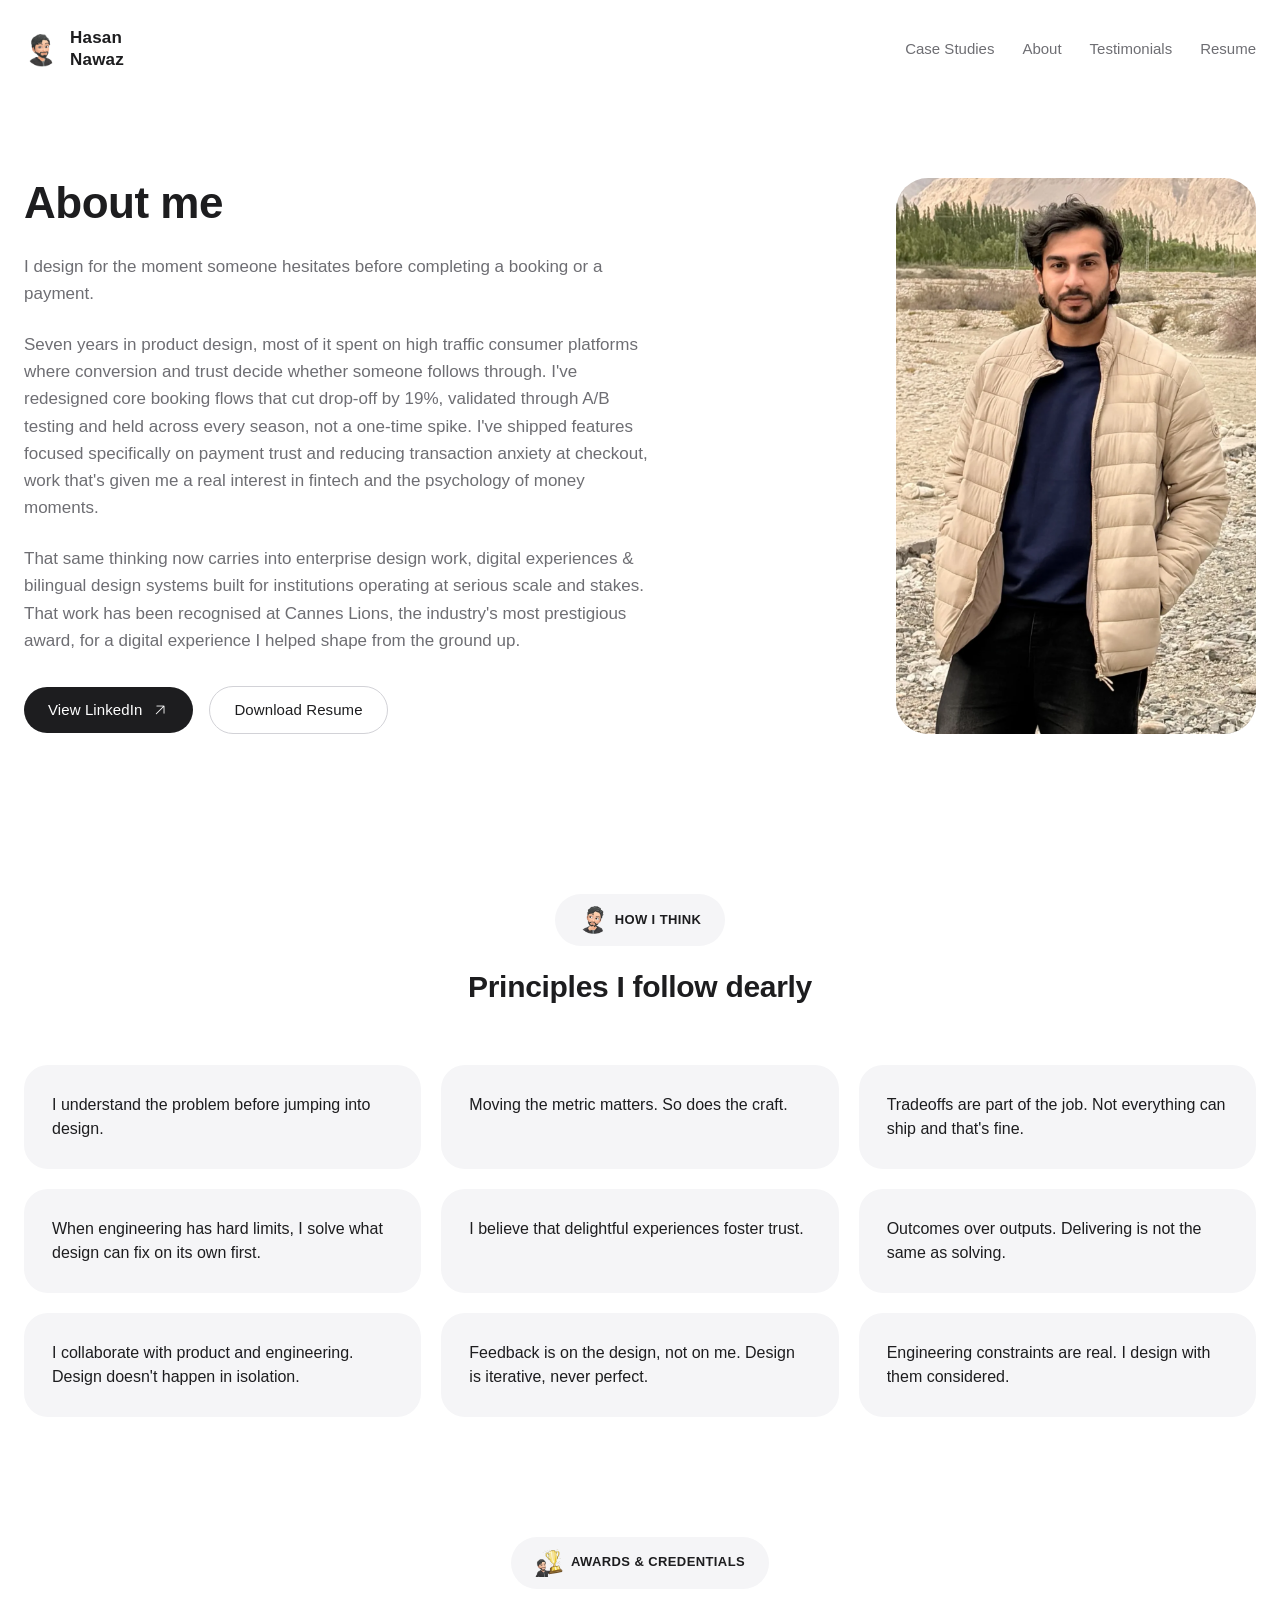
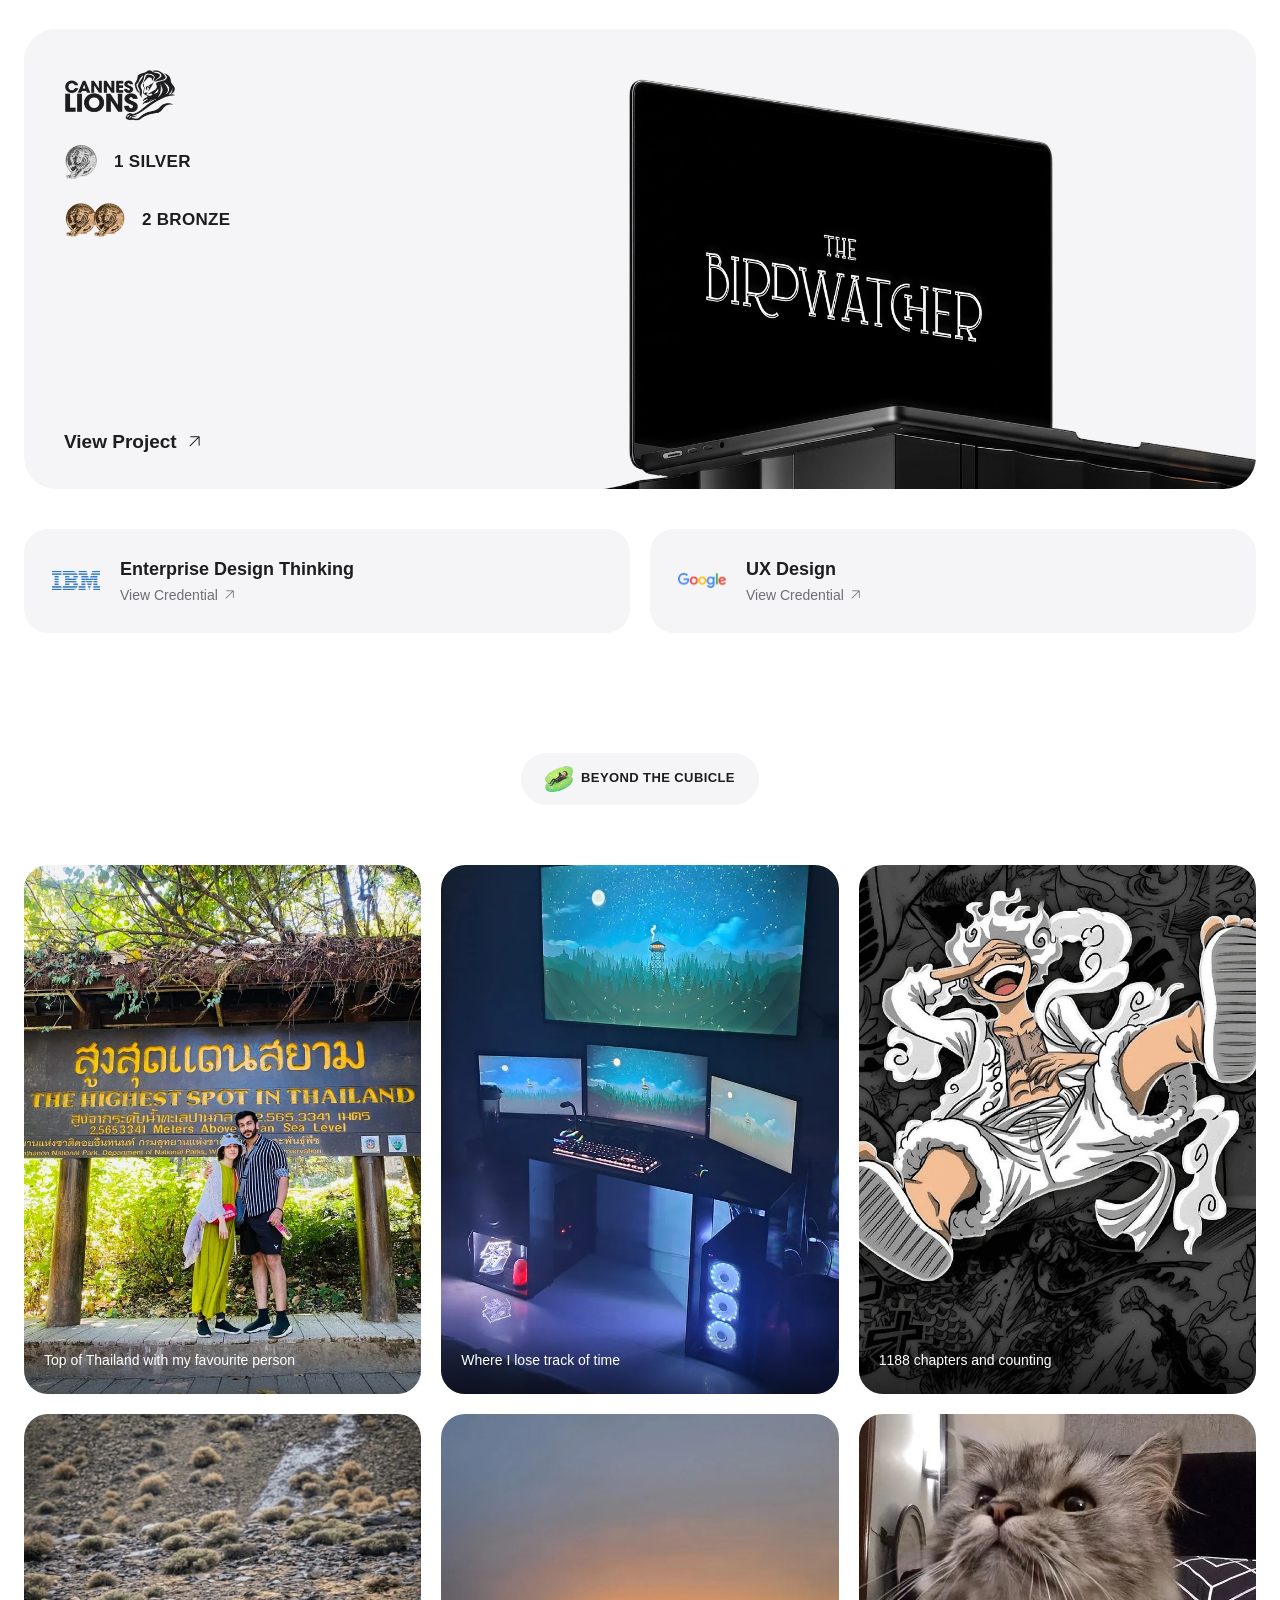
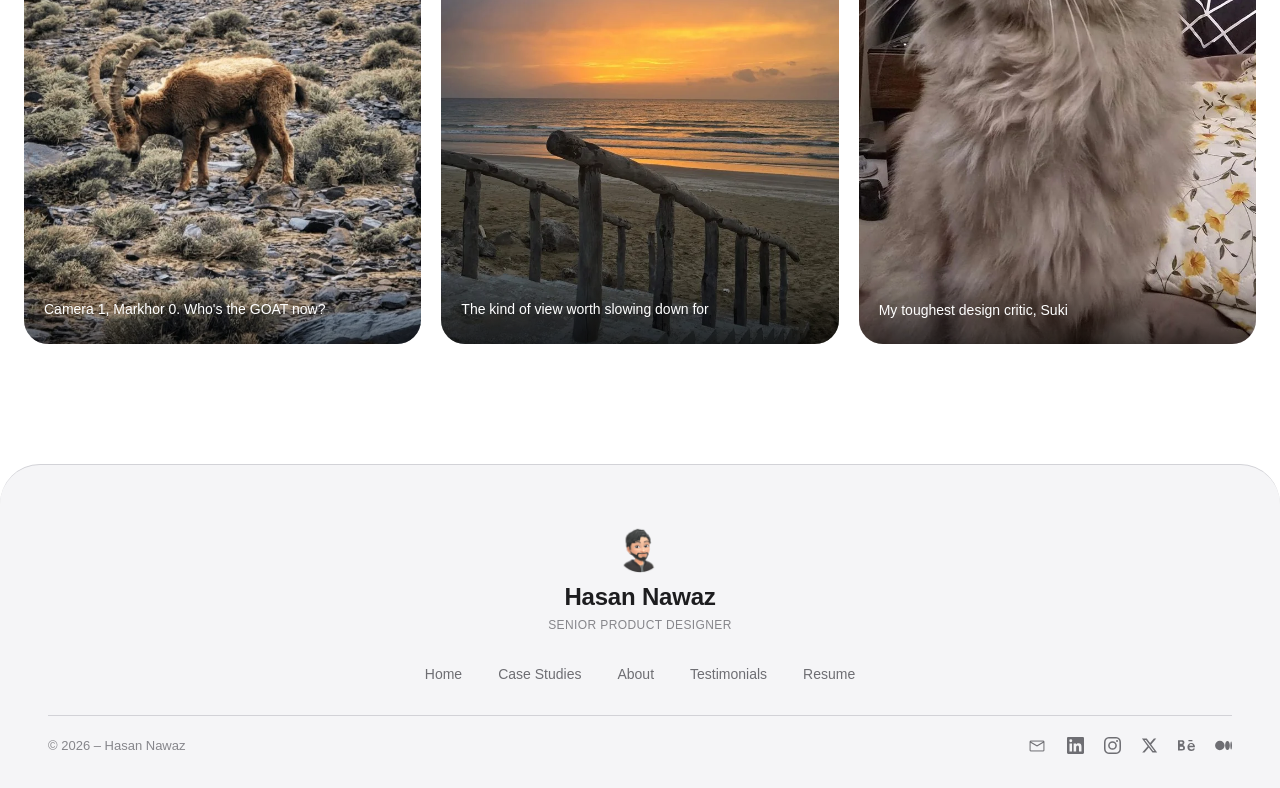
==== commit 6cbe0303: "Remove testimonial, update hero line, re-add idle peek, footer role - Remove Aravind Raj testimonial" ====
--- a/about.html
+++ b/about.html
@@ -158,7 +158,7 @@
   <div class="footer__top">
     <img class="logo__avatar footer__avatar" src="assets/img/headshot.webp" alt="Hasan Nawaz">
     <p class="footer__name">Hasan Nawaz</p>
-    <p class="footer__role">Product Designer</p>
+    <p class="footer__role">Senior Product Designer</p>
     <nav class="footer__links" aria-label="Footer">
       <a href="index.html">Home</a>
       <a href="index.html#casestudies">Case Studies</a>
--- a/css/style.css
+++ b/css/style.css
@@ -1300,7 +1300,6 @@
   .references__col:nth-child(1) .quote:nth-child(1){ order:1; } /* Aatir */
   .references__col:nth-child(1) .quote:nth-child(2){ order:3; } /* Mohib */
   .references__col:nth-child(1) .quote:nth-child(3){ order:5; } /* Nizam */
-  .references__col:nth-child(1) .quote:nth-child(4){ order:7; } /* Aravind */
   .references__col:nth-child(2) .quote:nth-child(1){ order:2; } /* Simon */
   .references__col:nth-child(2) .quote:nth-child(2){ order:4; } /* Faisal */
   .references__col:nth-child(2) .quote:nth-child(3){ order:6; } /* Shayan */
@@ -1405,3 +1404,24 @@
   .awards__project-cta{ display:none; }
 }
 
+/* ---------- idle "u there?" peek ----------
+   Appears after a stretch of no activity, peeking up from the bottom
+   edge — bumped off-screen by translateY until .is-visible. */
+.idle-peek{
+  position:fixed;
+  bottom:0; right:32px;
+  width:150px;
+  z-index:2000;
+  pointer-events:none;
+  transform:translateY(60%);
+  transition:transform .5s cubic-bezier(.22,1,.36,1);
+}
+.idle-peek.is-visible{ transform:translateY(0); pointer-events:auto; cursor:pointer; }
+.idle-peek img{ width:100%; height:auto; display:block; }
+@media (max-width:860px){
+  .idle-peek{ width:110px; right:16px; }
+}
+@media (prefers-reduced-motion:reduce){
+  .idle-peek{ transition:none; }
+}
+
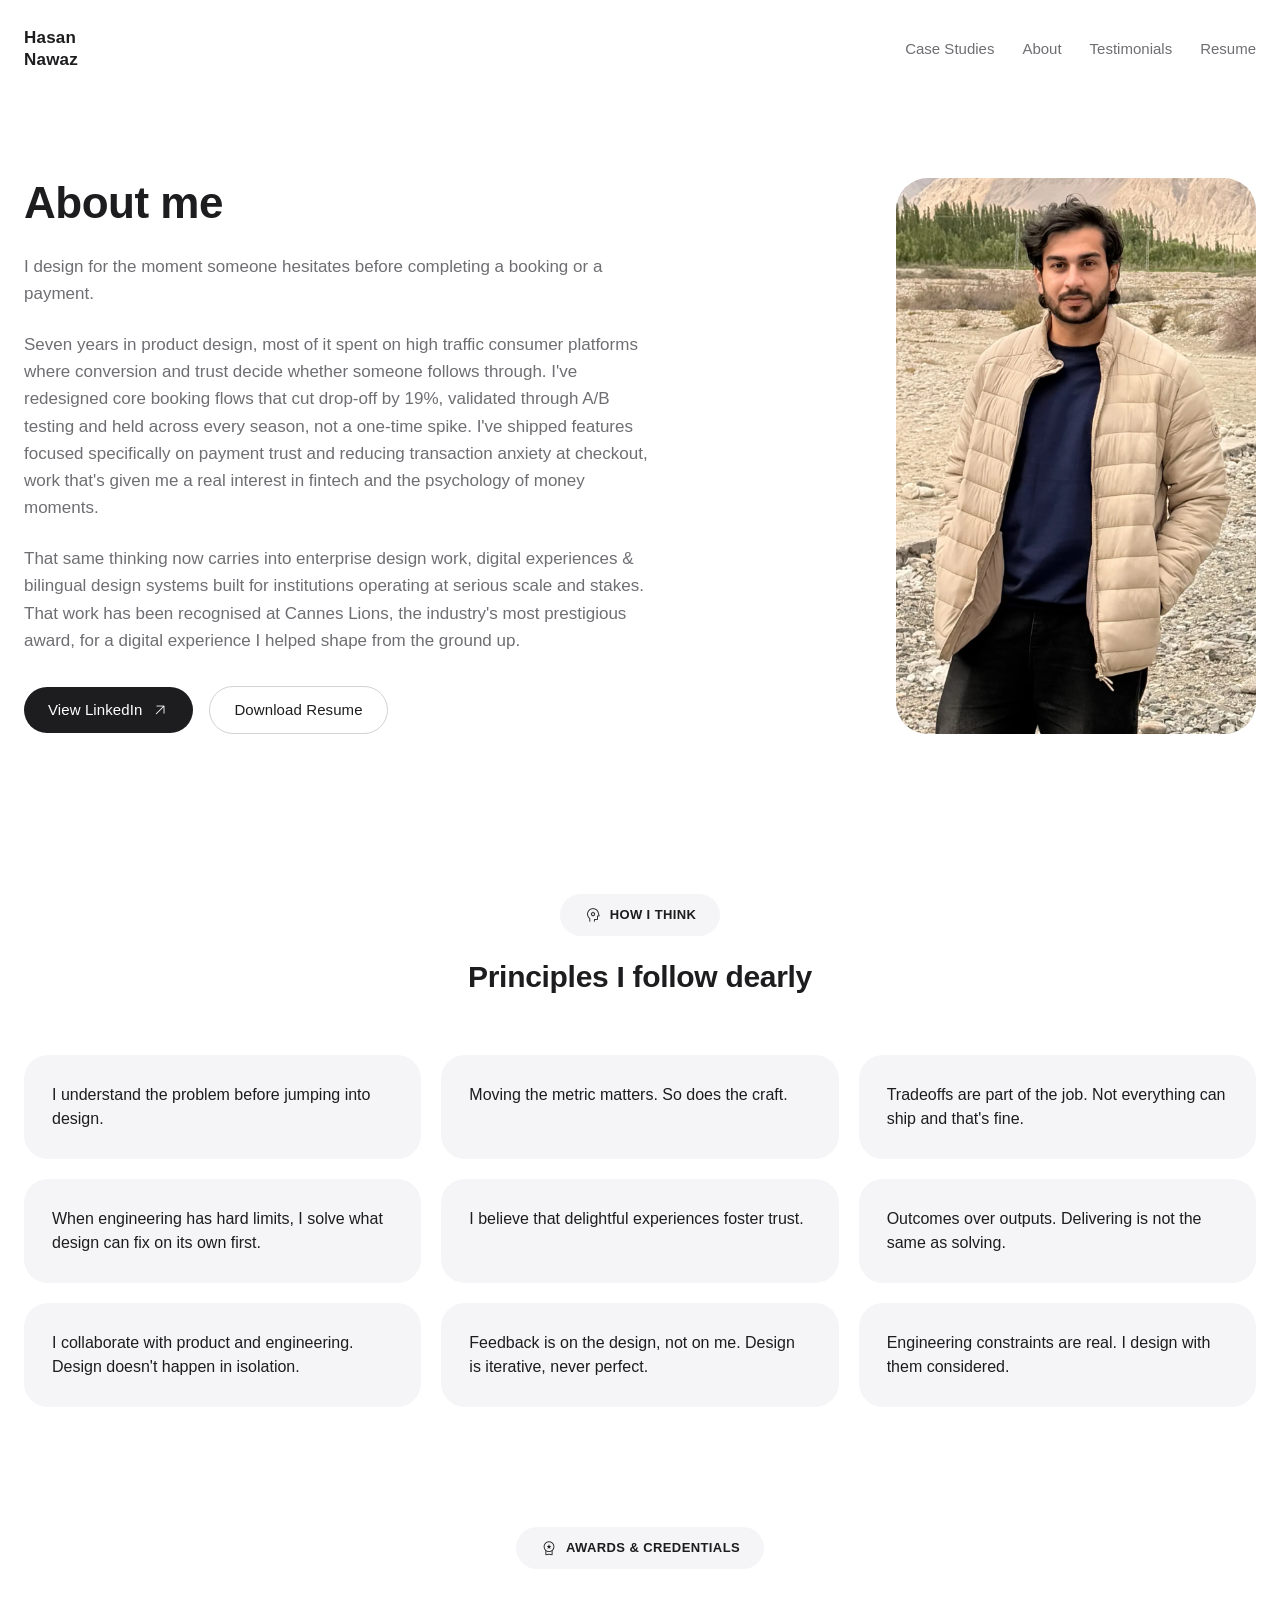
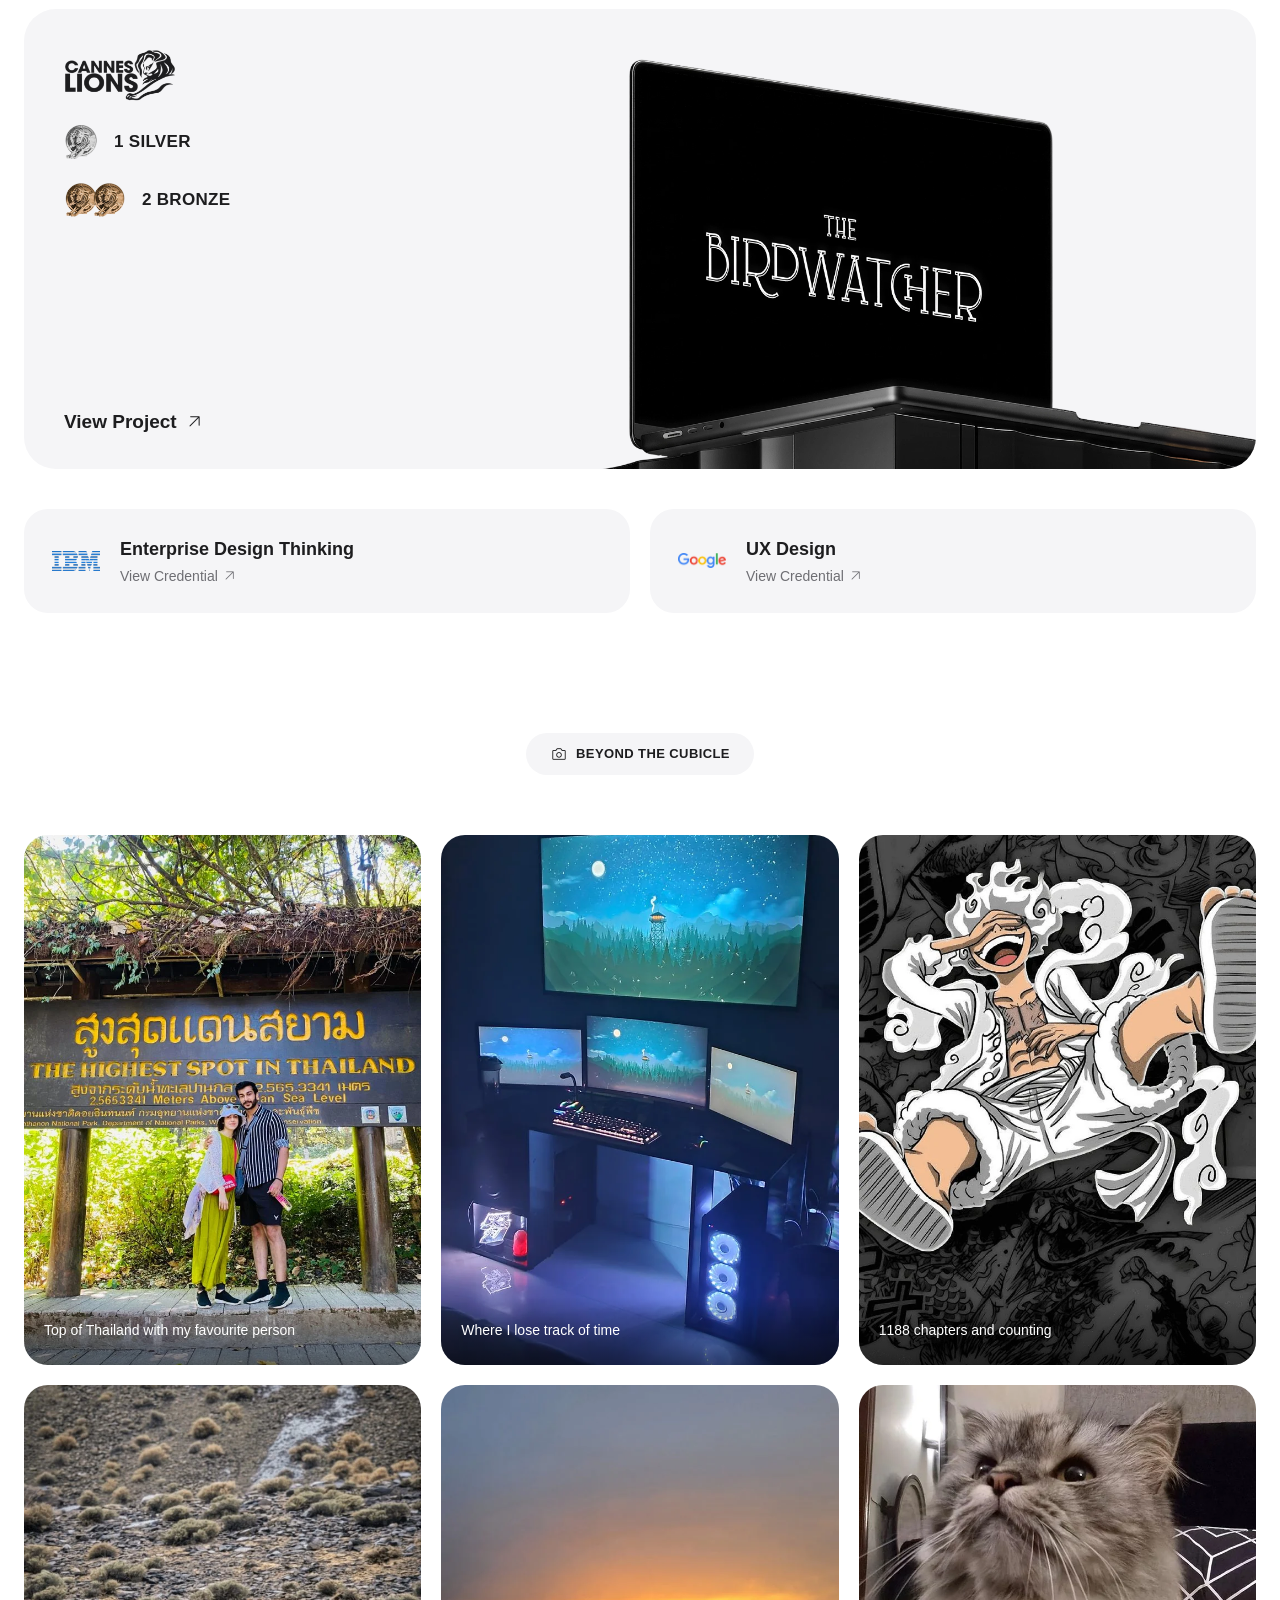
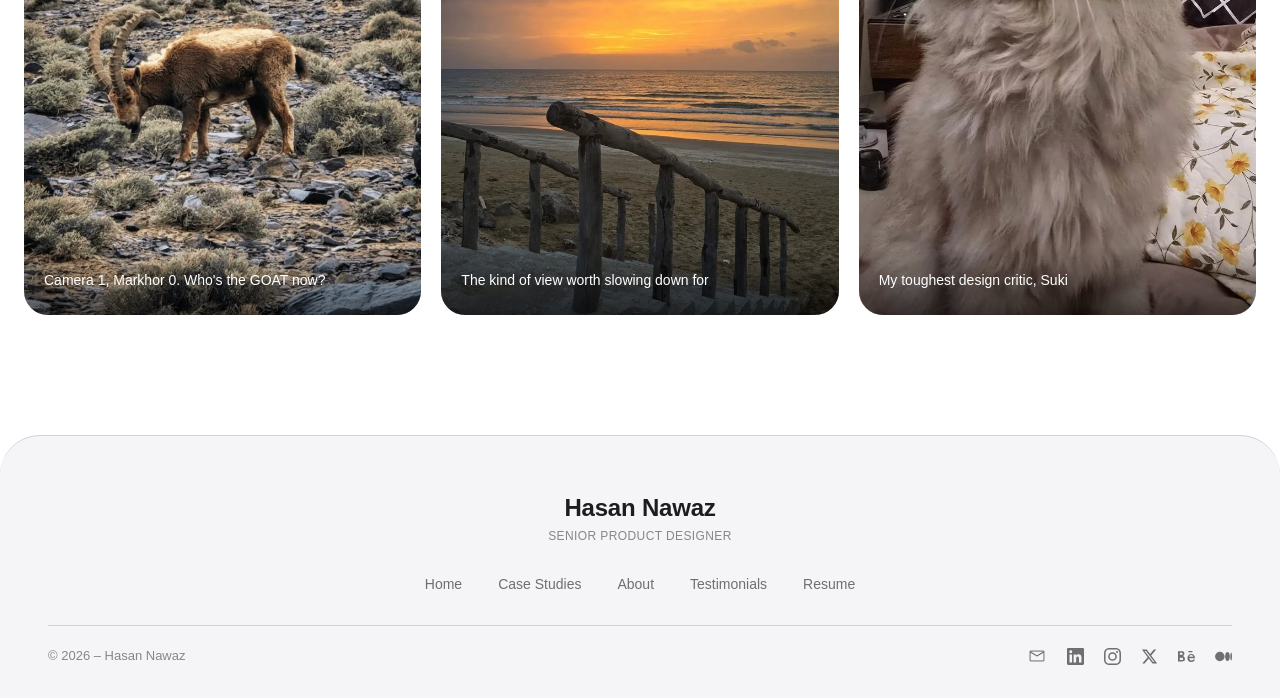
==== commit e76e35c1: "Remove bitmoji avatars sitewide, update favicon and social preview - Remove the nav/footer memoji av" ====
--- a/about.html
+++ b/about.html
@@ -28,7 +28,6 @@
 <header class="nav" id="nav">
   <div class="nav__inner">
     <a class="logo" href="index.html">
-      <img class="logo__avatar" src="assets/img/headshot.webp" alt="Hasan Nawaz">
       <span class="logo__wordmark">Hasan<br>Nawaz</span>
     </a>
     <nav class="nav__links" aria-label="Primary">
@@ -66,7 +65,7 @@
 <!-- ============ HOW I THINK ============ -->
 <section class="principles">
   <div class="section-head section-head--tight">
-    <span class="pill"><img class="pill__icon" src="assets/img/pill-howithink.webp" alt="">How I Think</span>
+    <span class="pill"><span class="ms" aria-hidden="true">psychology</span>How I Think</span>
     <h2 class="section-head__title">Principles I follow dearly</h2>
   </div>
   <div class="principles__grid">
@@ -85,7 +84,7 @@
 <!-- ============ AWARDS & CREDENTIALS ============ -->
 <section class="awards">
   <div class="section-head section-head--tight">
-    <span class="pill"><img class="pill__icon" src="assets/img/pill-awards.webp" alt="">Awards &amp; Credentials</span>
+    <span class="pill"><span class="ms" aria-hidden="true">workspace_premium</span>Awards &amp; Credentials</span>
   </div>
 
   <a class="awards__project reveal" href="https://thebirdwatcher.ai/" target="_blank" rel="noopener">
@@ -122,7 +121,7 @@
 <!-- ============ BEYOND THE CUBICLE ============ -->
 <section class="gallery">
   <div class="section-head section-head--tight">
-    <span class="pill"><img class="pill__icon" src="assets/img/pill-cubicle.webp" alt="">Beyond The Cubicle</span>
+    <span class="pill"><span class="ms" aria-hidden="true">photo_camera</span>Beyond The Cubicle</span>
   </div>
   <div class="gallery__grid">
     <figure class="gallery__item reveal">
@@ -156,7 +155,6 @@
 <!-- ============ FOOTER ============ -->
 <footer class="footer">
   <div class="footer__top">
-    <img class="logo__avatar footer__avatar" src="assets/img/headshot.webp" alt="Hasan Nawaz">
     <p class="footer__name">Hasan Nawaz</p>
     <p class="footer__role">Senior Product Designer</p>
     <nav class="footer__links" aria-label="Footer">
--- a/css/style.css
+++ b/css/style.css
@@ -223,6 +223,52 @@
   text-align:center;
 }
 
+/* Icon cluster above the eyebrow, swapping in lockstep with the
+   .hero__line rotator below (same JS index, same spring easing) — each
+   frame's icon(s) pop in with a slight overshoot rather than a flat
+   fade, and multi-icon frames stagger child entrance for a livelier,
+   hand-tuned feel instead of everything landing at once. */
+.hero__icons{
+  position:relative;
+  display:grid;
+  place-items:center;
+  width:100%;
+  height:88px;
+  margin-bottom:4px;
+}
+.hero__icon{
+  grid-area:1/1;
+  display:flex; align-items:center; justify-content:center;
+  gap:10px;
+  opacity:0;
+  pointer-events:none;
+}
+.hero__icon img{
+  width:76px; height:76px;
+  object-fit:contain;
+  filter:drop-shadow(0 6px 14px rgba(0,0,0,.16));
+  opacity:0;
+  transform:scale(.4) translateY(10px) rotate(-10deg);
+  transition:opacity .5s var(--spring-fade), transform .5s var(--spring-fade);
+}
+.hero__icon.is-active{ opacity:1; }
+.hero__icon.is-active img{ opacity:1; transform:scale(1) translateY(0) rotate(0deg); }
+.hero__icon.is-leaving img{
+  opacity:0;
+  transform:scale(.5) translateY(-10px) rotate(8deg);
+  transition-duration:.35s;
+}
+/* stagger the pop-in of the second/third icon so a multi-icon frame
+   reads as a small cascade instead of one flat block appearing */
+.hero__icon.is-active img:nth-child(2){ transition-delay:.08s; }
+.hero__icon.is-active img:nth-child(3){ transition-delay:.16s; }
+
+/* globe (travel) and checkmark (payments) sit side by side as two
+   equal, separate marks — not one badge stacked on the other. */
+.hero__icon--multi img{ width:68px; height:68px; }
+.hero__icon--multi img:not(:first-child){ margin-left:-18px; }
+.hero__icon--multi img:nth-child(2){ transform-origin:center; z-index:1; }
+
 .hero__eyebrow{
   display:inline-flex; align-items:center; gap:8px;
   font-family:var(--ui);
@@ -256,7 +302,10 @@
 .hero__line.is-leaving{ opacity:0; transform:translateY(-18px); }
 
 /* Apple-style subtle appear on page load: eyebrow, headline and contact
-   strip rise and fade in with a short stagger between them. */
+   strip rise and fade in with a short stagger between them. The hero
+   icon isn't part of this group — it gets marked .is-active by JS at
+   the same moment, so it plays the exact same spring pop-in (scale +
+   rotate) as every later icon swap, rather than this plainer fade. */
 .hero__eyebrow,
 .hero__title,
 .hero__contact{
@@ -320,10 +369,6 @@
   color:var(--ink);
 }
 .pill .ms{ font-size:18px; color:var(--ink); }
-/* small illustrated icon replacing the plain Material Symbol glyph in
-   some pills — assets are exported at 3x (96px) for retina sharpness
-   at this rendered size. */
-.pill__icon{ width:28px; height:28px; object-fit:contain; flex:none; }
 
 .section-head__title{
   max-width:864px;
@@ -937,8 +982,9 @@
 .cs-overview__main{
   flex:0 0 572px; max-width:572px;
   padding-right:24px;
-  display:flex; flex-direction:column; gap:16px;
-}
+  display:flex; flex-direction:column; align-items:flex-start; gap:16px;
+}
+.cs-overview__main .btn{ margin-top:8px; }
 .cs-overview__meta{
   flex:1 1 auto; min-width:0;
   padding-top:8px;
@@ -1150,6 +1196,34 @@
   opacity:1; transform:none;
   transition:opacity .7s ease,transform .7s cubic-bezier(.22,1,.36,1);
 }
+
+/* ---------- shared card hover interaction ----------
+   Lift + soft shadow on hover — smooth Apple-style ease, sized to
+   actually read as interactive rather than disappear at a glance.
+   Declared after .reveal.is-in (equal specificity to `.case:hover`
+   etc.) so it wins the cascade and these cards keep their own
+   transition timing instead of inheriting the scroll-reveal's slower
+   one once .is-in has been added. Gallery photos are excluded —
+   they're not clickable, so a hover response there would be
+   misleading. */
+.case,
+.post,
+.awards__project,
+.credential{
+  transition:transform .35s cubic-bezier(.22,1,.36,1), box-shadow .35s cubic-bezier(.22,1,.36,1), background-color .2s ease;
+}
+/* gated to real-hover pointers only — otherwise touch devices trigger
+   and get stuck in this state on tap, since there's no mouse to leave
+   with afterward. */
+@media (hover:hover) and (pointer:fine){
+  .case:hover,
+  .post:hover,
+  .awards__project:hover,
+  .credential:hover{
+    transform:translateY(-8px) scale(1.015);
+    box-shadow:0 24px 40px -16px rgba(0,0,0,.24);
+  }
+}
 @media (prefers-reduced-motion:reduce){
   .reveal,.reveal.is-in{ opacity:1; transform:none; transition:none; }
   .hero__line{ transition:none; }
@@ -1157,6 +1231,9 @@
   .hero.is-loaded .hero__eyebrow,.hero.is-loaded .hero__title,.hero.is-loaded .hero__contact{
     opacity:1; transform:none; transition:none;
   }
+  .hero__icon,.hero__icon img{ transition:none; }
+  .hero__icon:not(.is-active){ display:none; }
+  .hero__icon.is-active img{ opacity:1; transform:none; }
   html{ scroll-behavior:auto; }
 }
 
@@ -1180,16 +1257,14 @@
 @media (max-width:860px){
   :root{ --nav-h:80px; }
 
-  .nav__inner{ min-height:80px; justify-content:flex-end; }
+  .nav__inner{ min-height:80px; }
   .cs-hero__media--tiny img{ max-width:min(100%,153px); }
   .cs-hero__media--wallet img{ max-width:min(100%,110px); }
   .cs-hero__media--neom img{ max-width:min(100%,199px); }
   .nav__burger{ display:flex; position:relative; z-index:101; }
-  /* the logo (avatar + name) is dropped entirely on mobile — "Home" is
-     covered instead by its own line item at the top of the expanded
-     menu (see .nav__home-link below), and burger becomes the nav's
-     only visible control, right-aligned via justify-content above. */
-  .logo{ display:none; }
+  /* "Home" is covered by its own line item at the top of the
+     expanded menu (see .nav__home-link below), so the text logo can
+     stay visible here without duplicating it. */
   .nav__home-link{ display:block; order:-1; }
 
   /* Apple-style mobile menu: a full-screen light-grey overlay sheet
@@ -1236,6 +1311,15 @@
 
   .hero__title{ font-size:32px; }
   .hero__eyebrow{ font-size:20px; }
+  .hero__icons{ height:68px; }
+  /* the hero icon cluster otherwise bleeds through the full-screen
+     mobile menu overlay on some mobile browsers despite the menu's
+     higher z-index — hiding it outright while the menu is open is a
+     more reliable fix than chasing the stacking-context cause. */
+  body.nav-open .hero__icons{ visibility:hidden; }
+  .hero__icon img{ width:56px; height:56px; }
+  .hero__icon--multi img{ width:50px; height:50px; }
+  .hero__icon--multi img:not(:first-child){ margin-left:-13px; }
   .hero__contact-row{ flex-direction:column; align-items:flex-start; gap:12px; }
   /* the desktop break points were chosen for wide lines — at mobile
      width they'd force an early wrap that strands a lone word on its
@@ -1404,24 +1488,3 @@
   .awards__project-cta{ display:none; }
 }
 
-/* ---------- idle "u there?" peek ----------
-   Appears after a stretch of no activity, peeking up from the bottom
-   edge — bumped off-screen by translateY until .is-visible. */
-.idle-peek{
-  position:fixed;
-  bottom:0; right:32px;
-  width:150px;
-  z-index:2000;
-  pointer-events:none;
-  transform:translateY(60%);
-  transition:transform .5s cubic-bezier(.22,1,.36,1);
-}
-.idle-peek.is-visible{ transform:translateY(0); pointer-events:auto; cursor:pointer; }
-.idle-peek img{ width:100%; height:auto; display:block; }
-@media (max-width:860px){
-  .idle-peek{ width:110px; right:16px; }
-}
-@media (prefers-reduced-motion:reduce){
-  .idle-peek{ transition:none; }
-}
-
